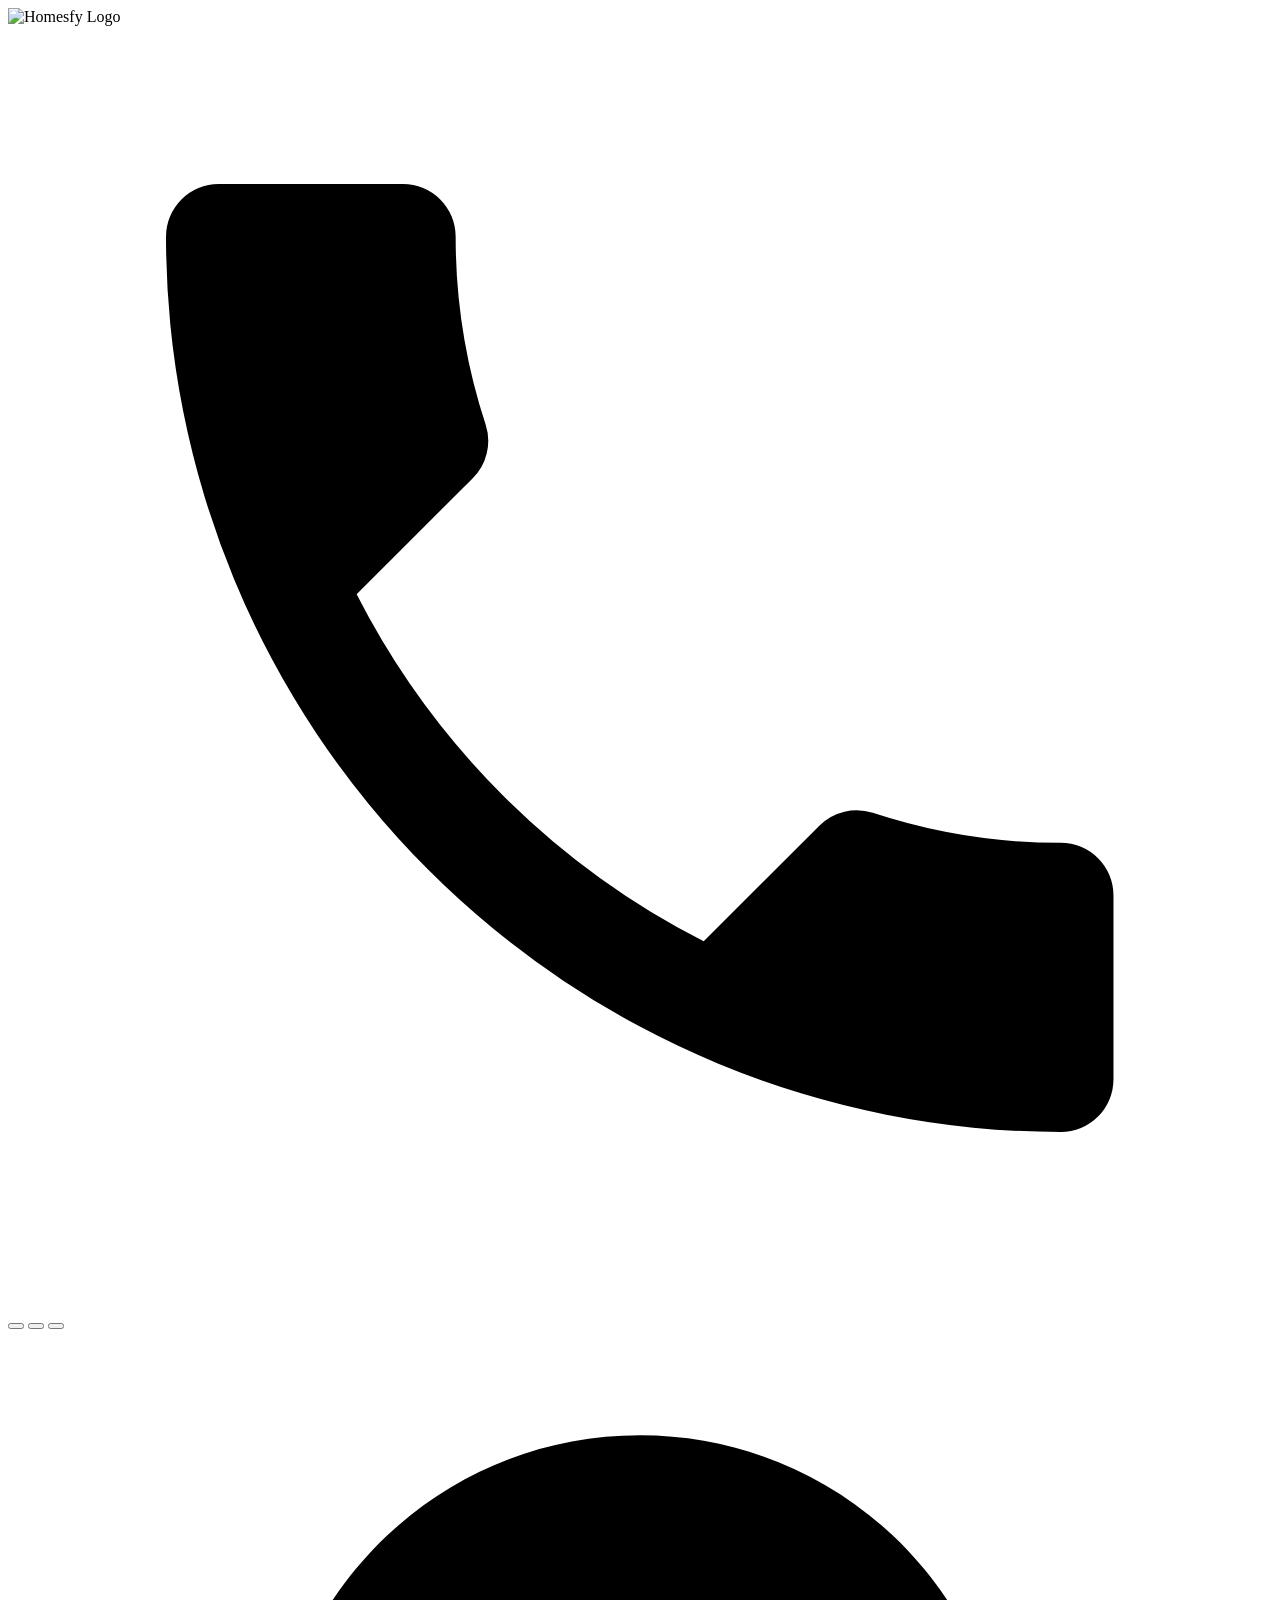
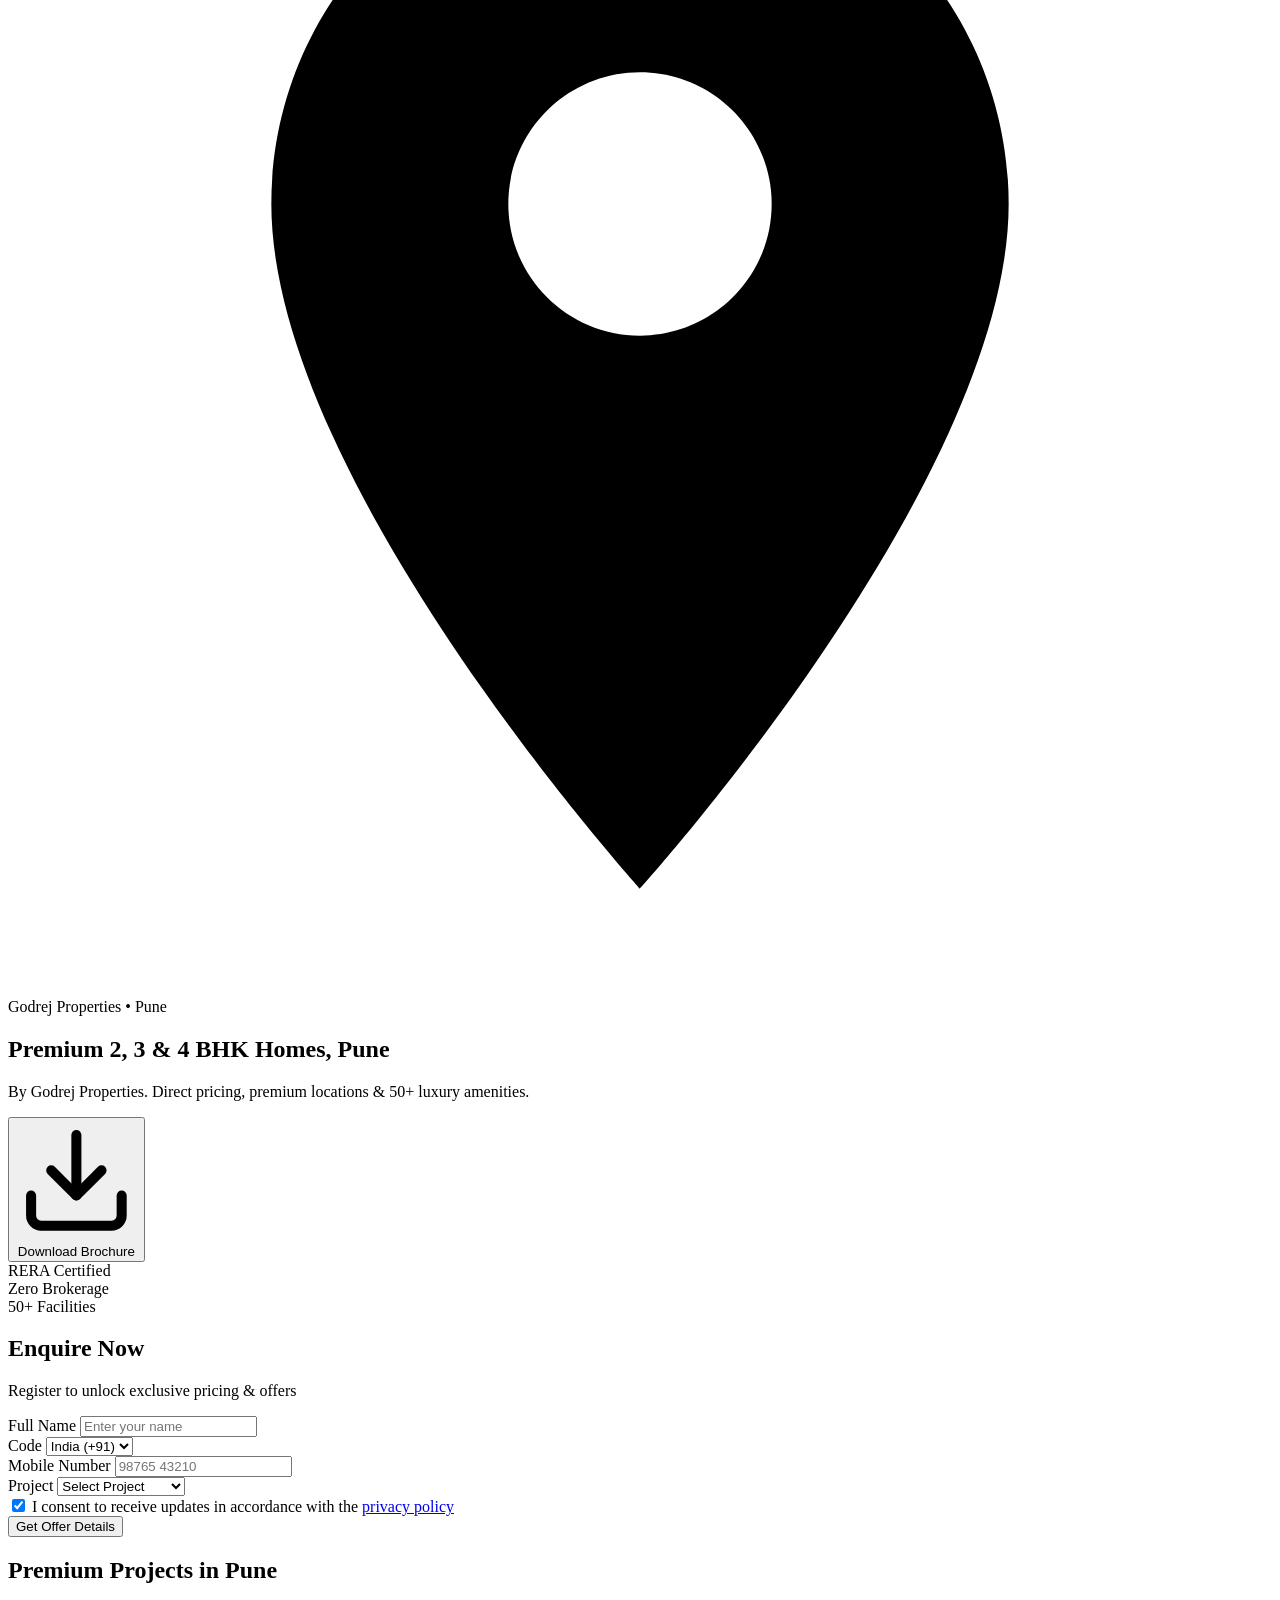
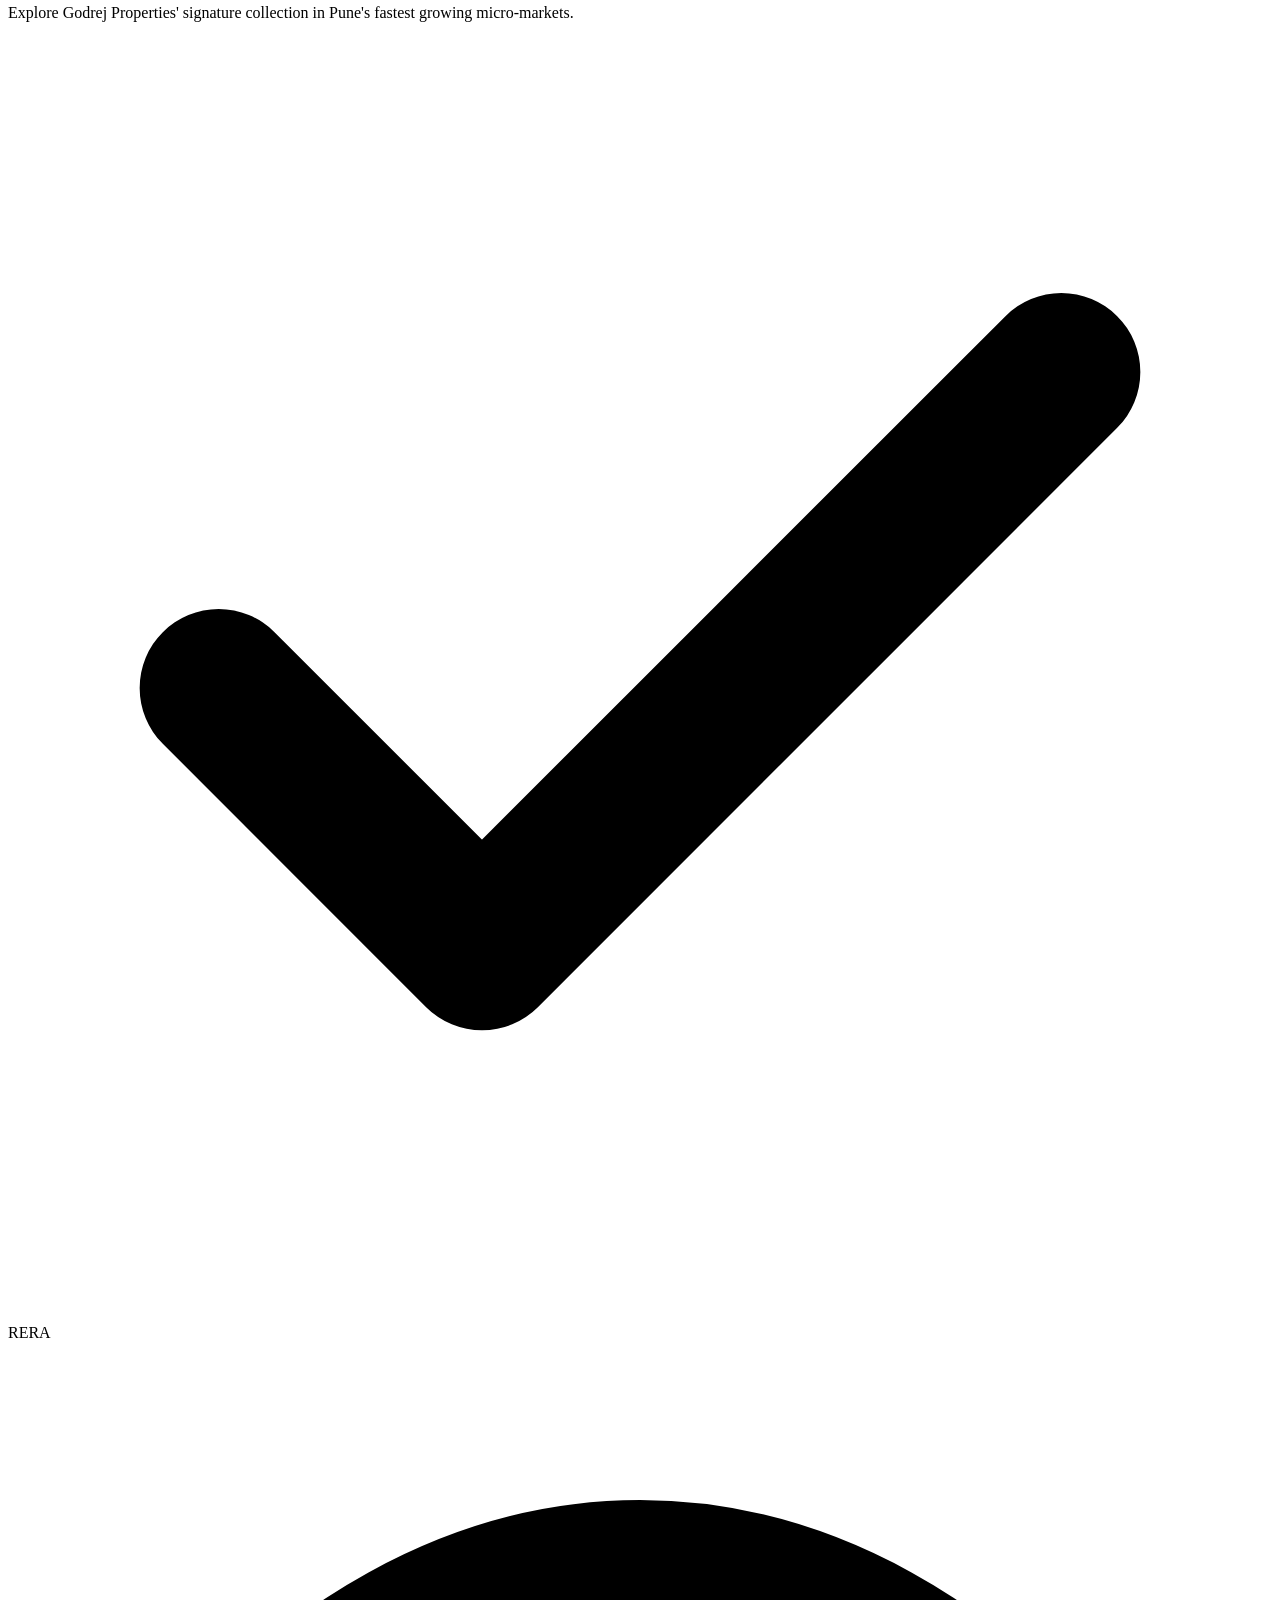
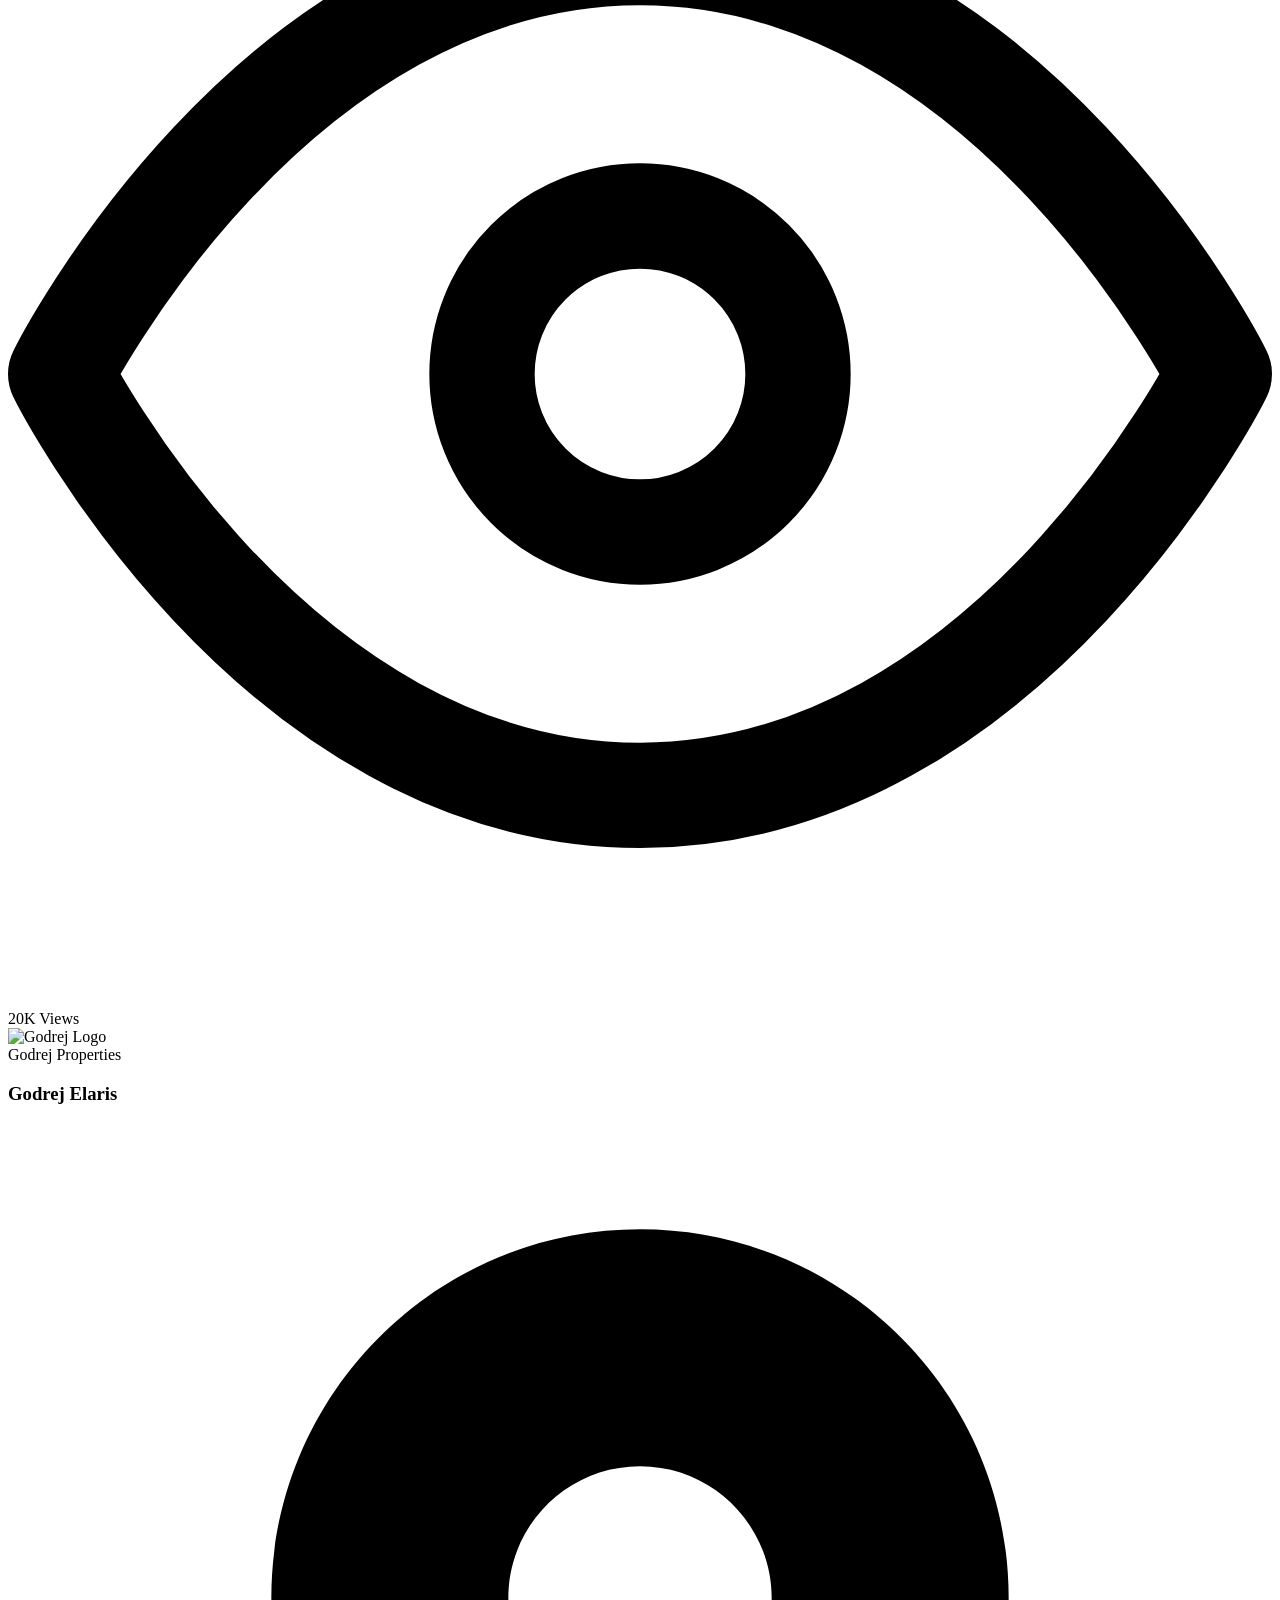
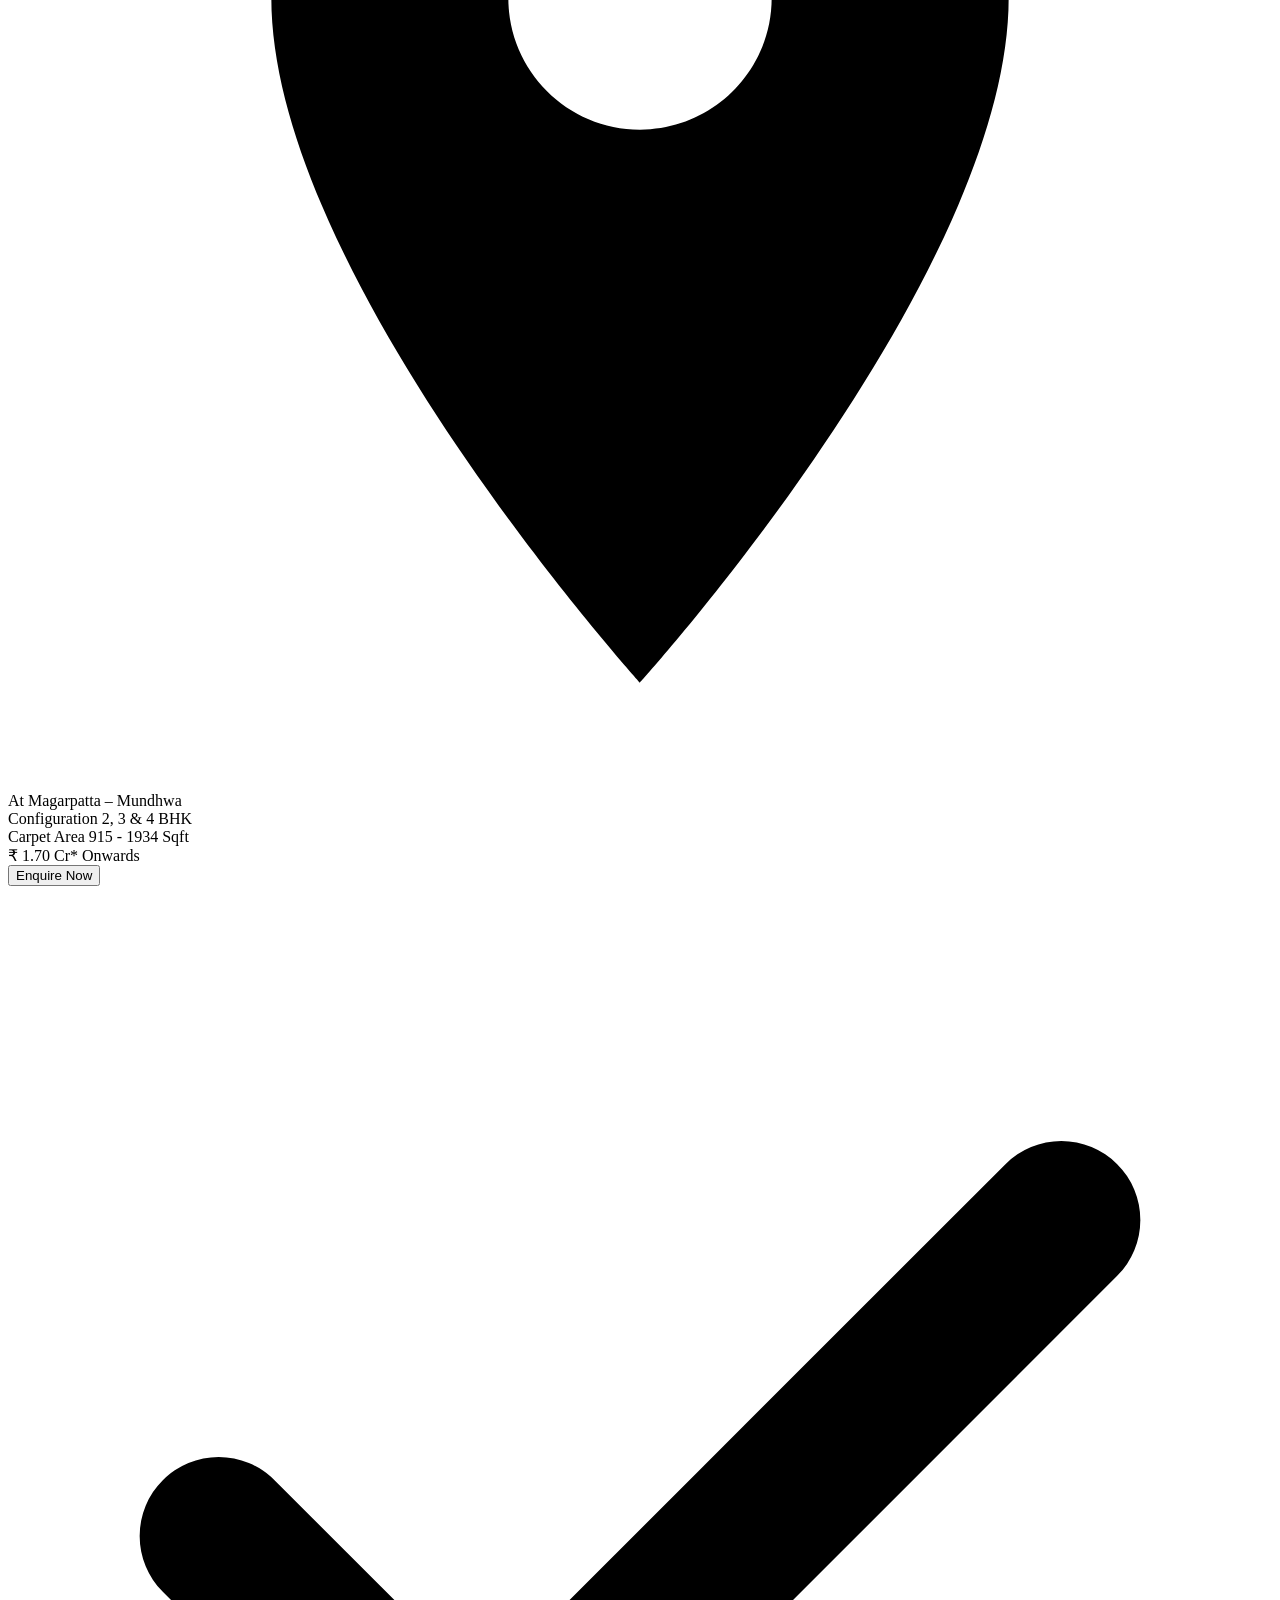
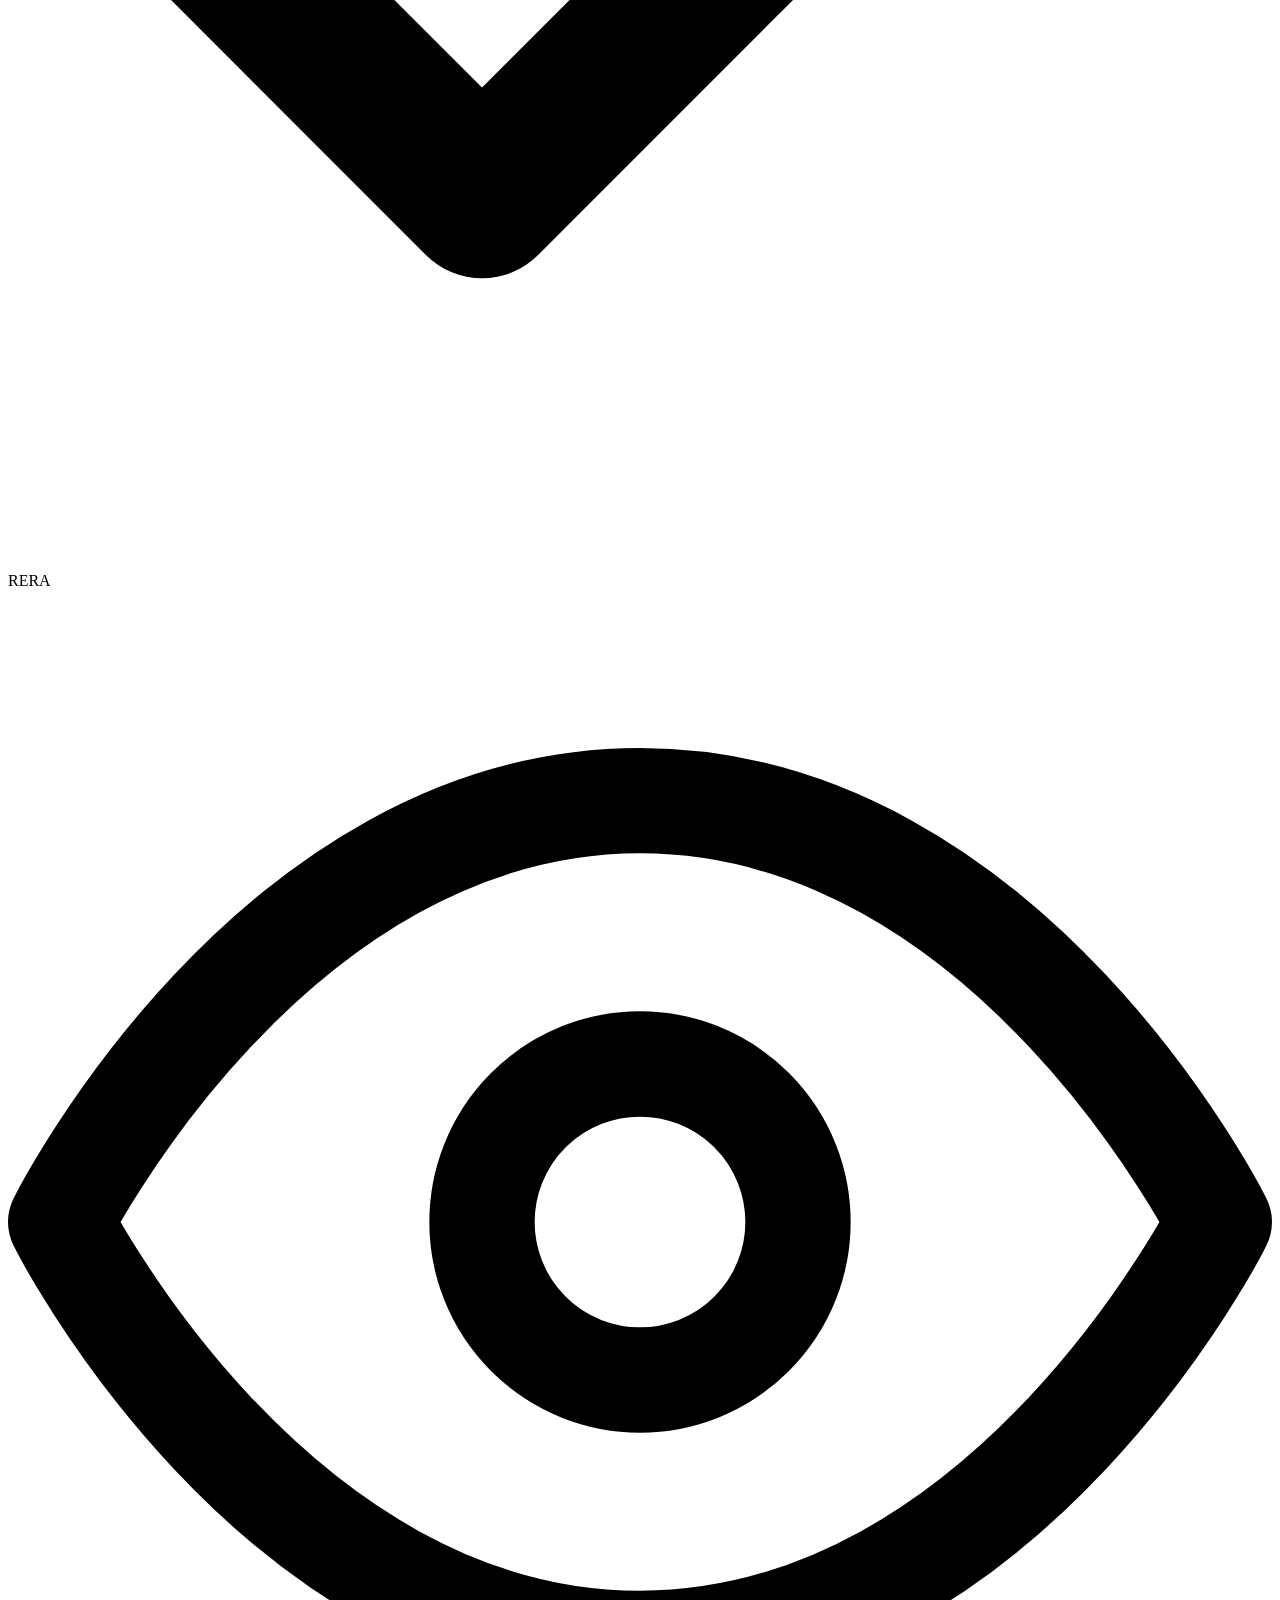
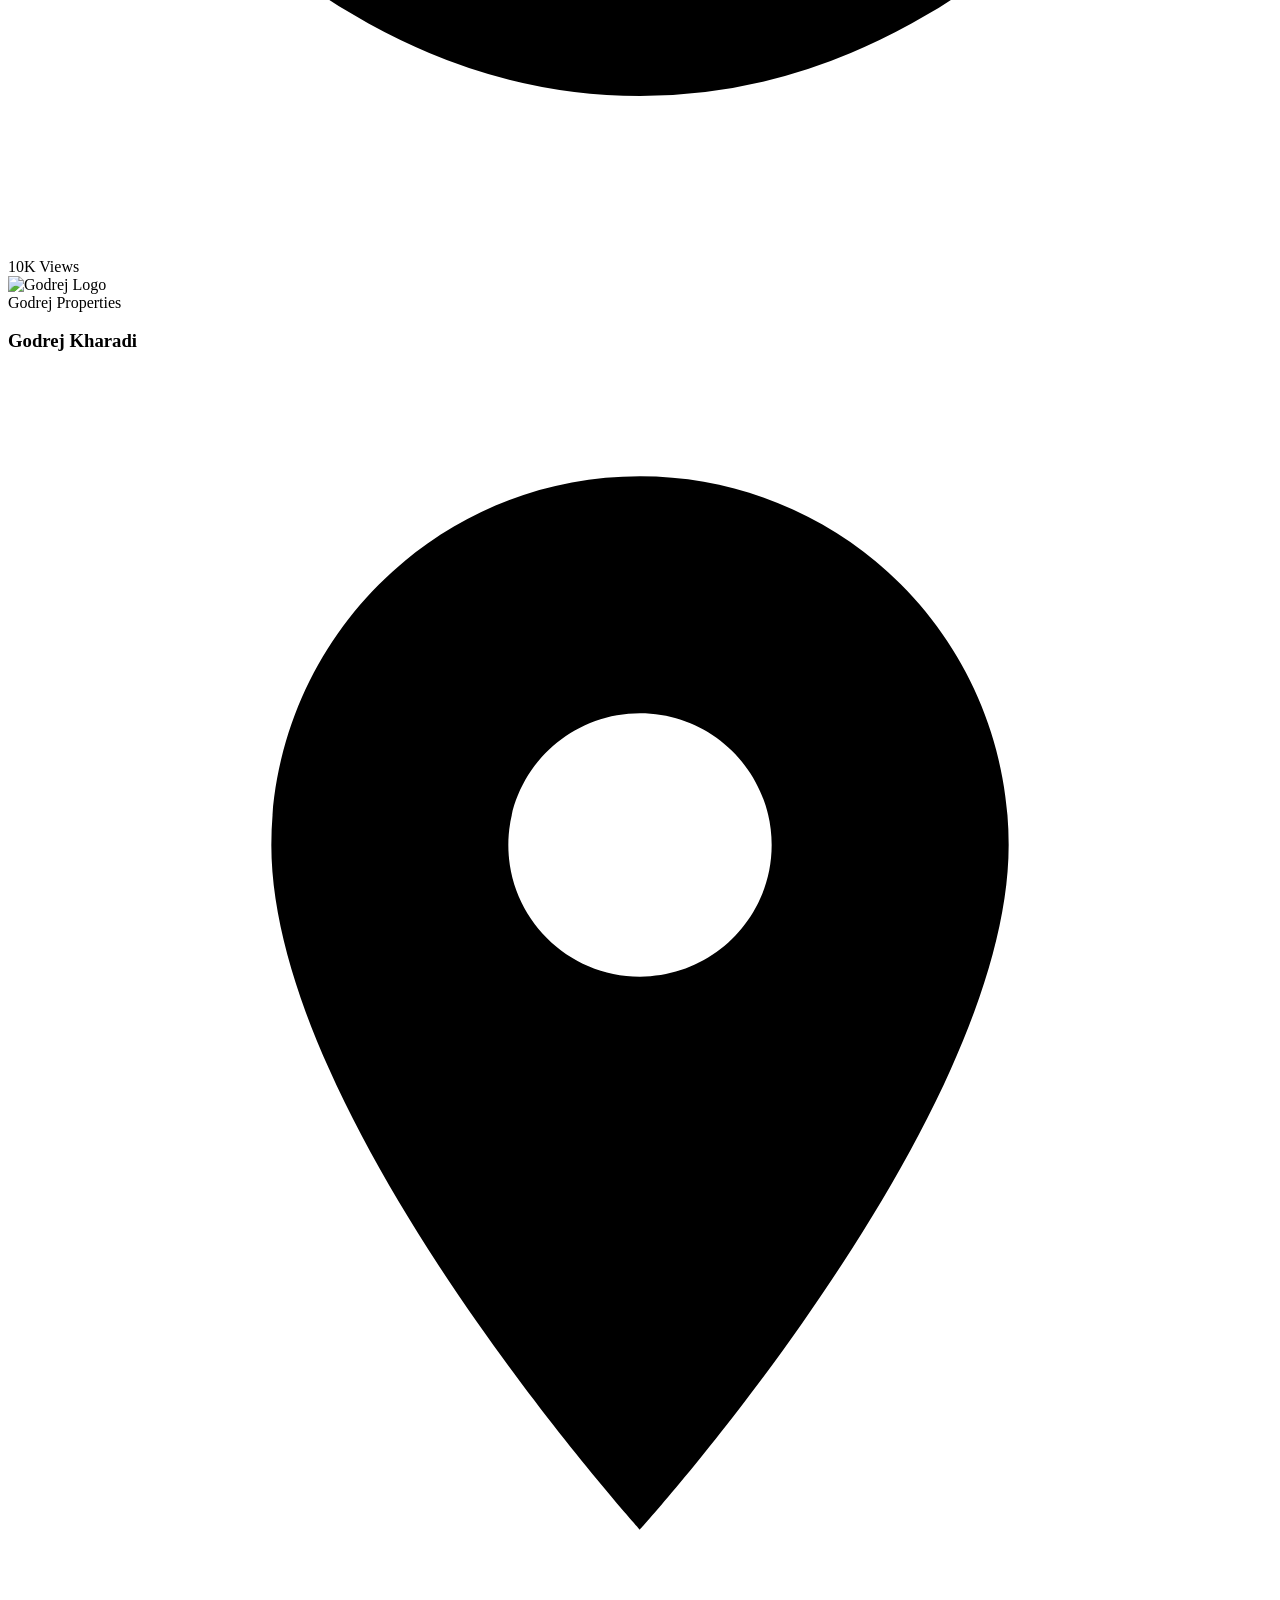
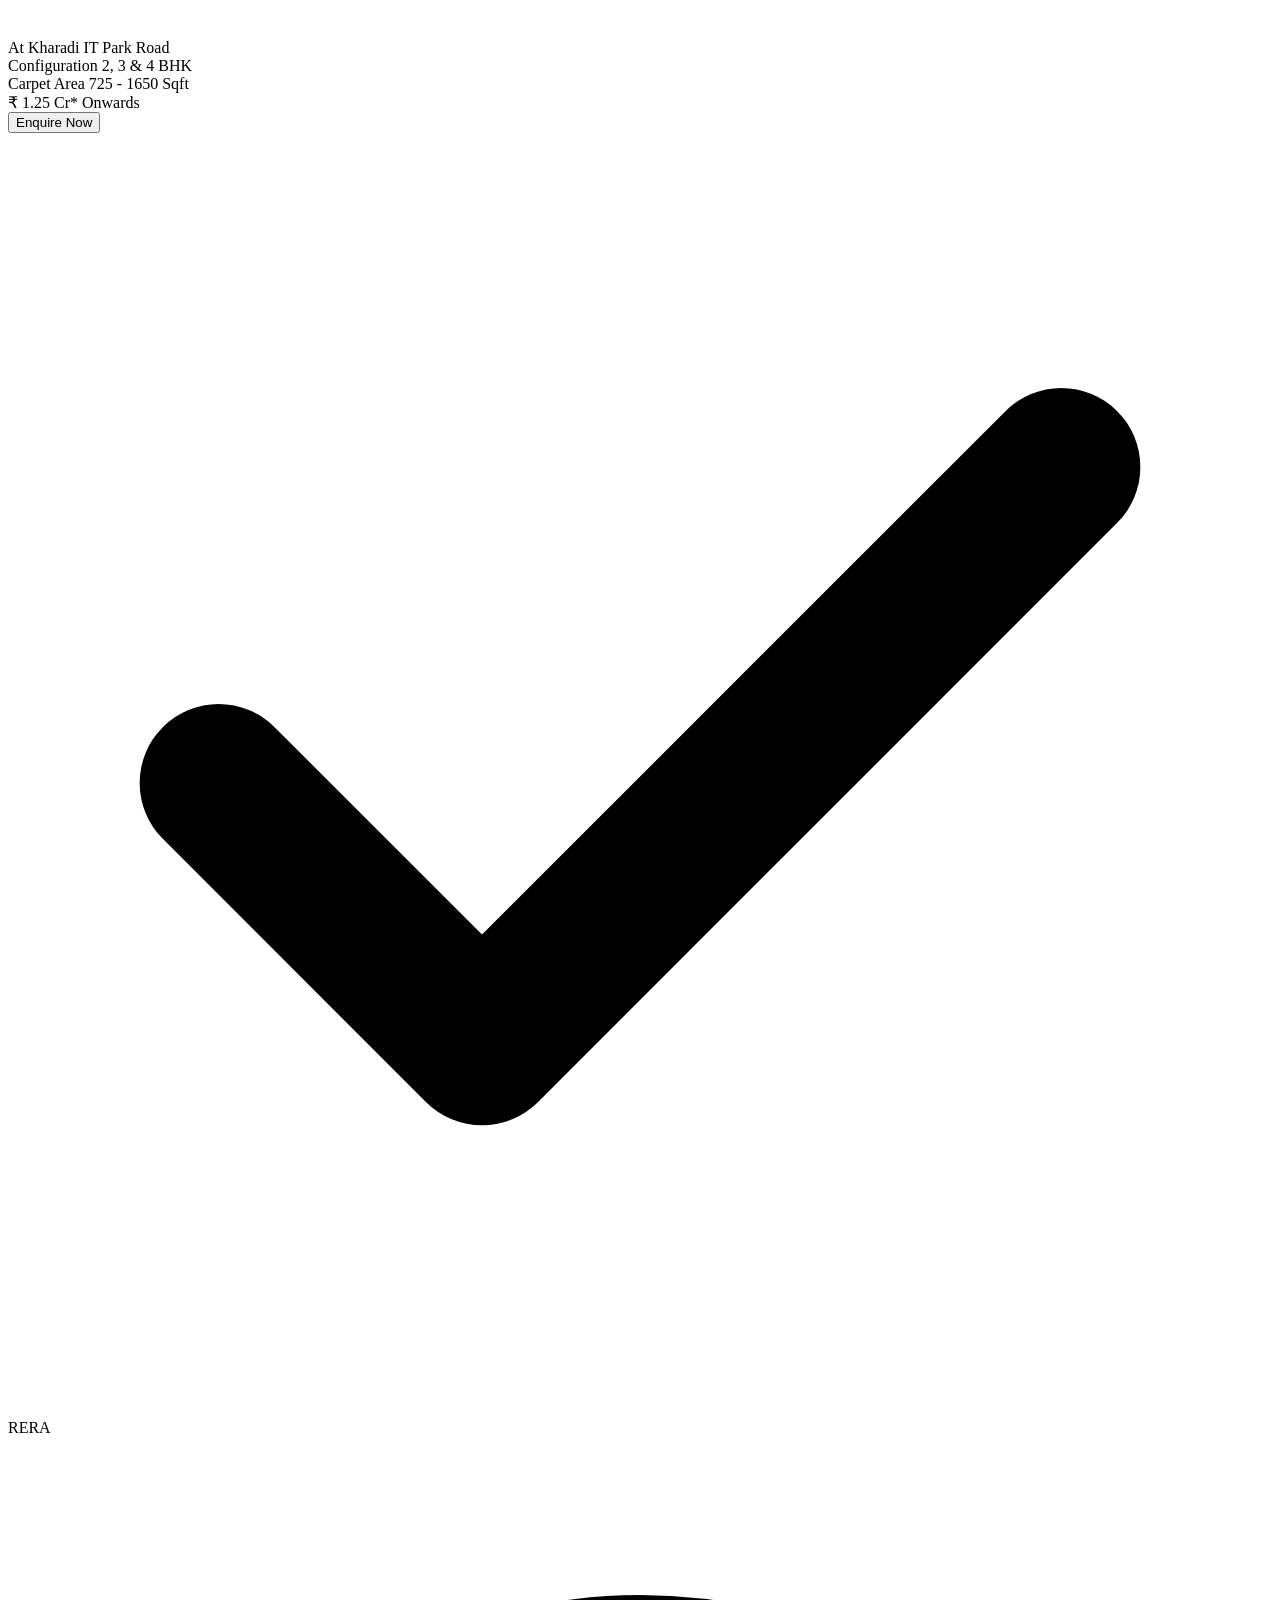
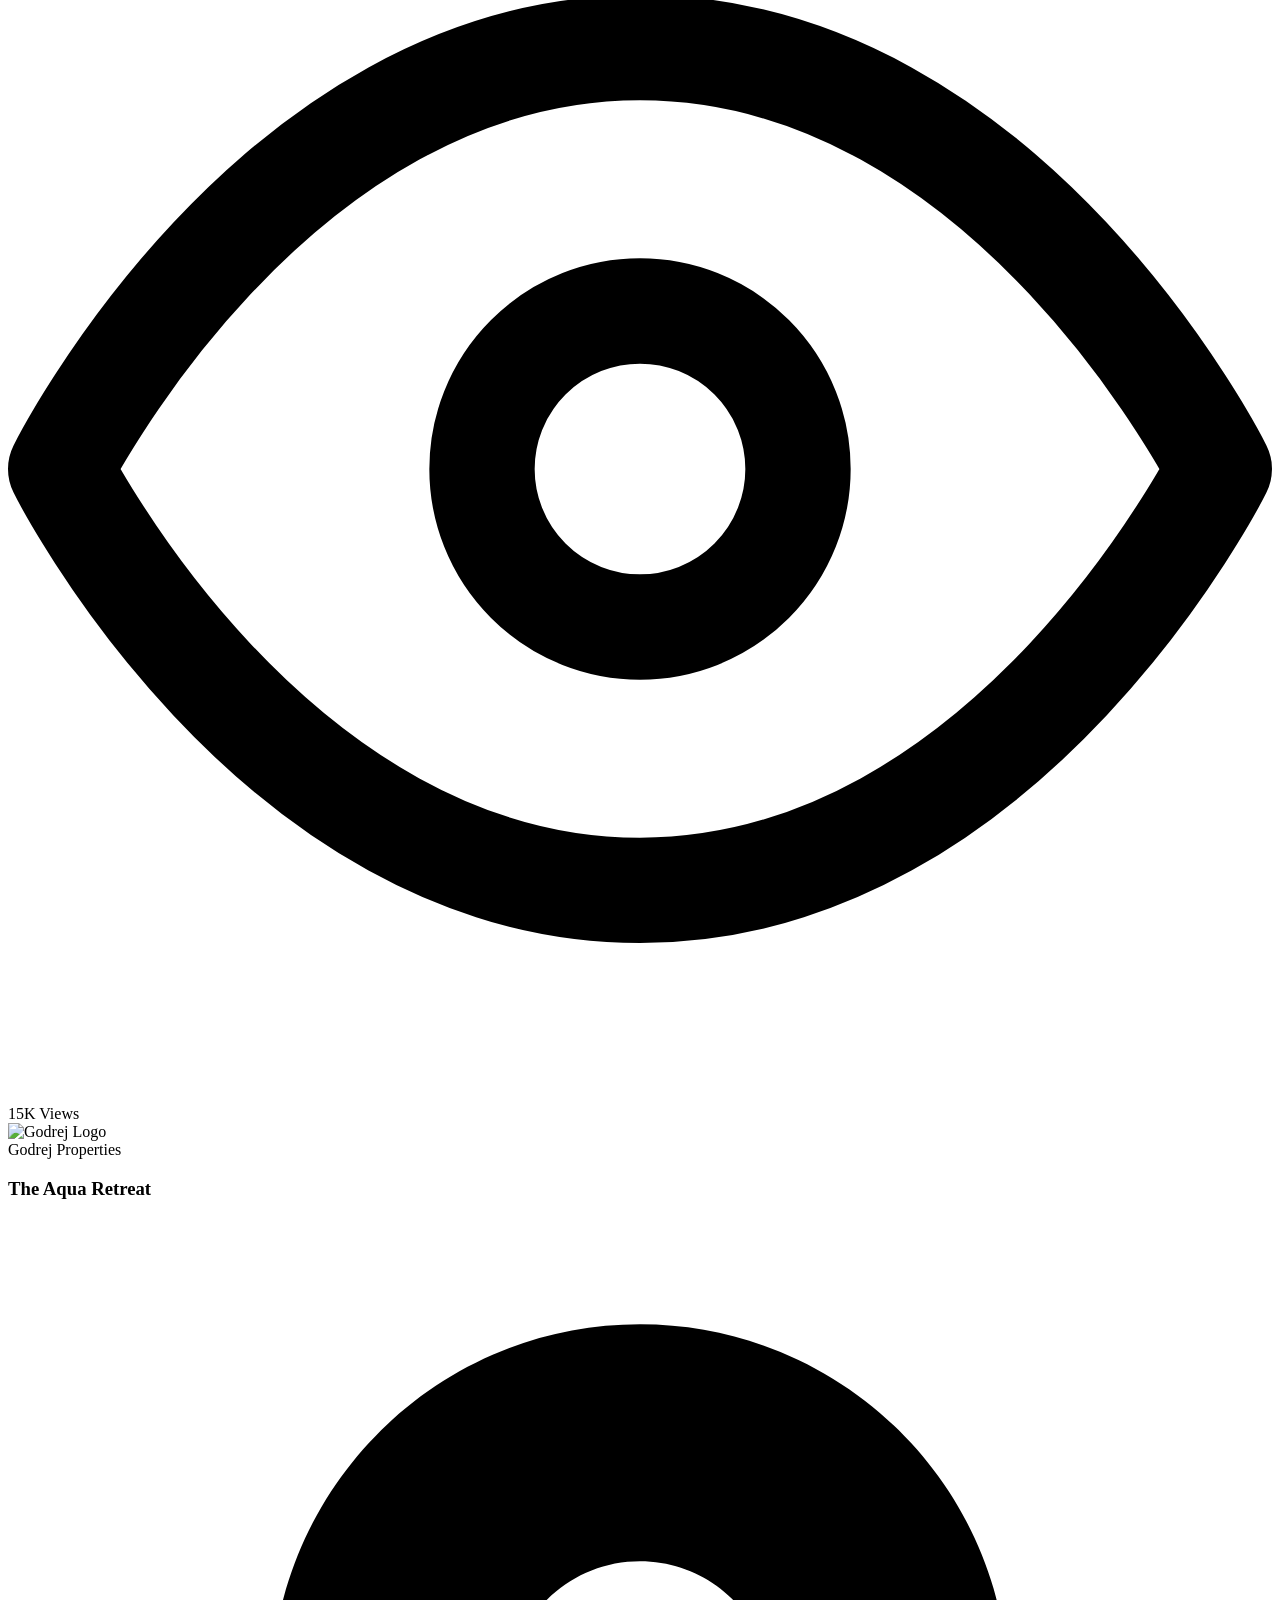
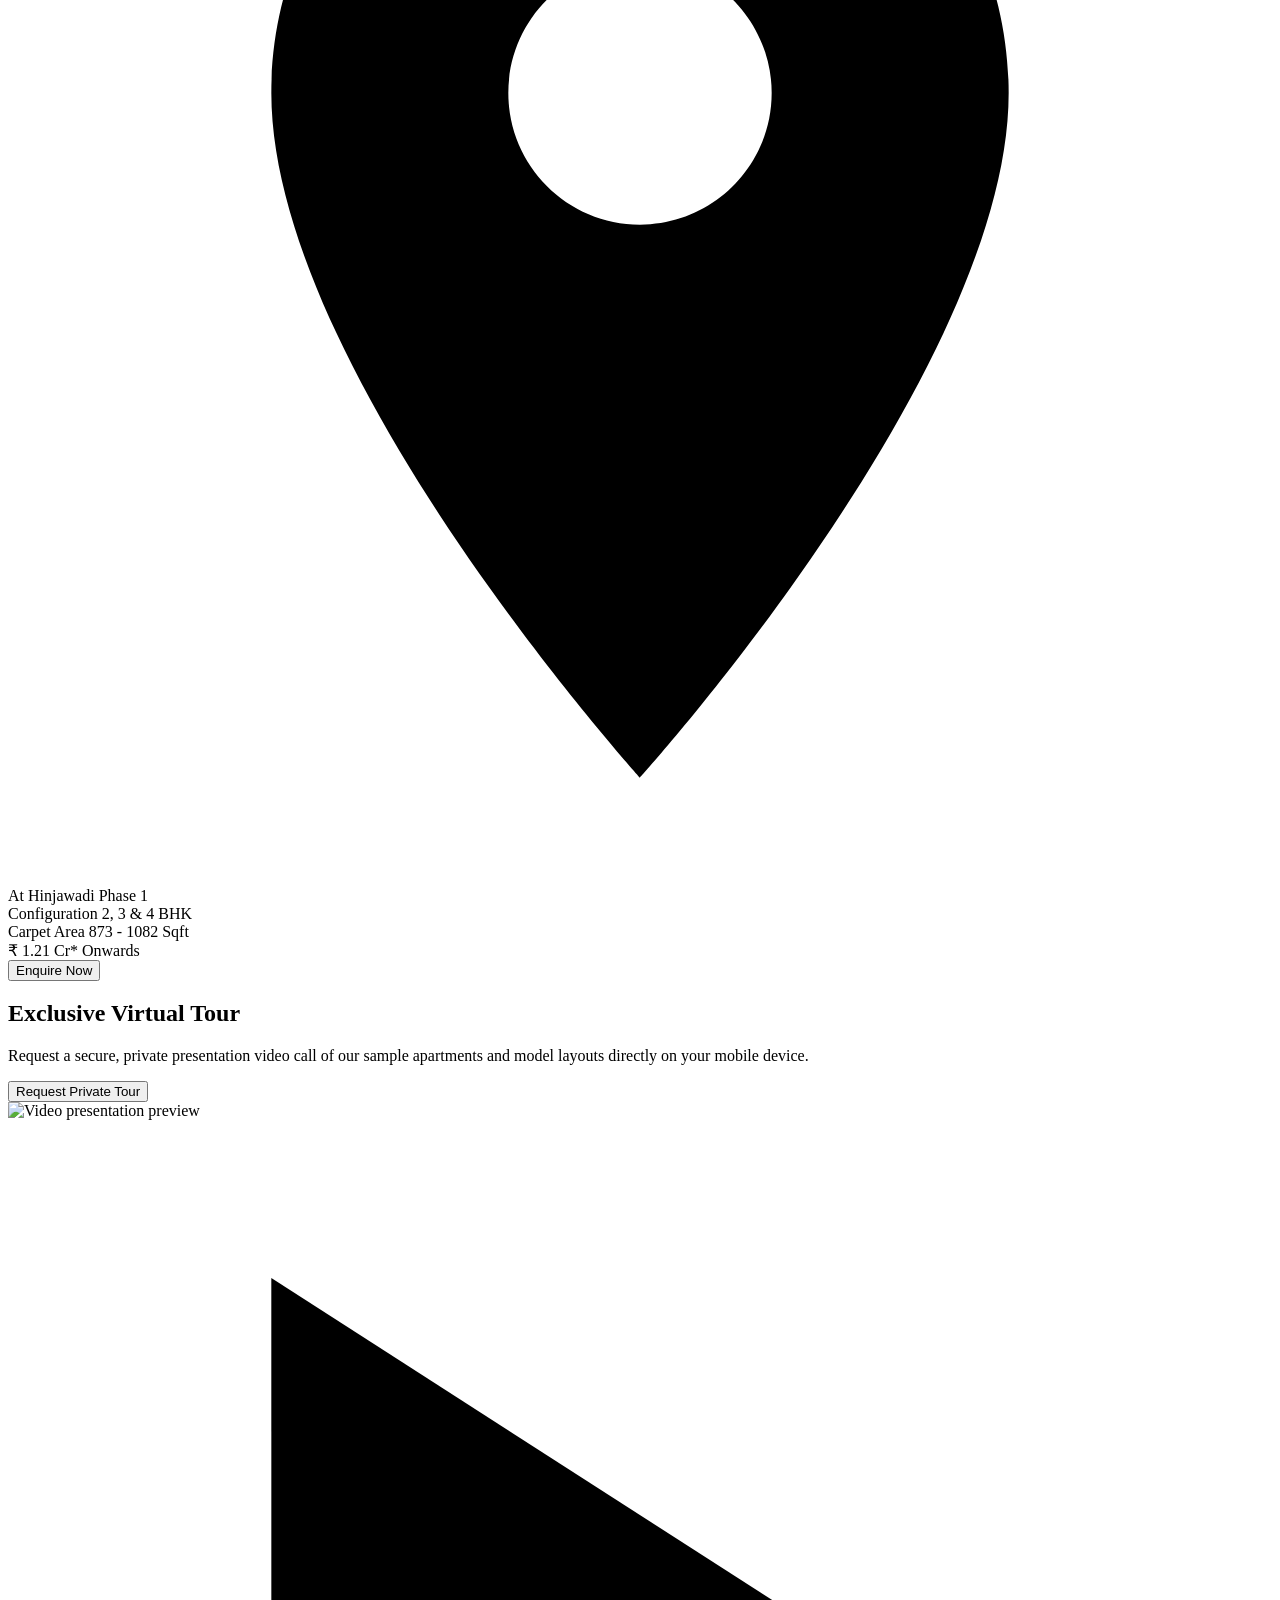
==== index.html @ 7264d741 "Add files via upload" ====
<!DOCTYPE html>
<html lang="en">

<head>
    <!-- Google Tag Manager -->
    <script>(function (w, d, s, l, i) {
            w[l] = w[l] || []; w[l].push({
                'gtm.start':
                    new Date().getTime(), event: 'gtm.js'
            }); var f = d.getElementsByTagName(s)[0],
                j = d.createElement(s), dl = l != 'dataLayer' ? '&l=' + l : ''; j.async = true; j.src =
                    'https://www.googletagmanager.com/gtm.js?id=' + i + dl; f.parentNode.insertBefore(j, f);
        })(window, document, 'script', 'dataLayer', 'GTM-KM9DRK9W');</script>
    <!-- End Google Tag Manager -->

    <meta charset="UTF-8">
    <meta name="viewport" content="width=device-width, initial-scale=1.0">
    <title>2, 3 & 4 BHK Apartments, Pune | Price, Floor Plans, Amenities | Download Brochure.</title>
    <meta name="description"
        content="Residential projects by Godrej Properties offer beautiful 2, 3 & 4 BHK apartments in Pune with world-class amenities and seamless connectivity for residents.">
    <meta name="keywords"
        content="Godrej Kharadi, Godrej Properties Kharadi, Godrej Kharadi Pune, Godrej Upper Kharadi, Godrej Properties Upper Kharadi, Godrej Kharadi New Launch, Godrej New Launch Kharadi, Godrej Upper Kharadi New Launch, Godrej New Launch Upper Kharadi.">

    <link rel="preload" as="image" fetchpriority="high" href="assests/images/banner/banner.webp"
        media="(min-width:769px)">
    <link rel="preload" as="image" fetchpriority="high" href="assests/images/banner/banner-480.webp"
        media="(max-width:768px)">
    <link rel="shortcut icon" href="assests/images/logo/homesfy-logo.webp" type="image/x-icon">
    <link rel="preload" as="font" type="font/ttf" href="assests/fonts/Nunito-VariableFont_wght.ttf" crossorigin>

    <style>
        @font-face {
            font-family: 'Nunito';
            src: url(assests/fonts/Nunito-VariableFont_wght.ttf);
            font-display: swap;
            font-weight: 400;
        }
    </style>

    <link rel="stylesheet" href="assests/css/style.css">
    <link rel="stylesheet" href="assests/css/main.css">
</head>

<body>
    <!-- Google Tag Manager (noscript) -->
    <noscript><iframe src="https://www.googletagmanager.com/ns.html?id=GTM-KM9DRK9W" height="0" width="0"
            style="display:none;visibility:hidden"></iframe></noscript>
    <!-- End Google Tag Manager (noscript) -->

    <!-- Header / Navbar -->
    <header class="banner-header-desktop">
        <div class="header-nav">
            <div class="logo-mark">
                <img src="assests/images/logo/homesfy-logo.webp" alt="Homesfy Logo" loading="lazy" width="48" height="48">
            </div>
            <a href="tel:+918068085145" class="banner-phone-link">
                <svg viewBox="0 0 24 24"><path d="M6.62 10.79a15.09 15.09 0 006.59 6.59l2.2-2.2a1 1 0 011.01-.24 11.36 11.36 0 003.57.57 1 1 0 011 1V20a1 1 0 01-1 1A17 17 0 013 4a1 1 0 011-1h3.5a1 1 0 011 1 11.36 11.36 0 00.57 3.57 1 1 0 01-.25 1.02z"/></svg>
                +91 80680 85145
            </a>
        </div>
    </header>

    <!-- Main Content -->
    <main>
        <section class="bannersection">
  <div class="hero-media">
    <div class="banner-carousel" id="bannerCarousel" aria-label="Banner image carousel">
      <div class="banner-slide active" style="background-image:url('/assests/images/banner/card-lg-1.webp');"></div>
      <div class="banner-slide" style="background-image:url('/assests/images/banner/card-lg-2.webp');"></div>
      <div class="banner-slide" style="background-image:url('/assests/images/banner/card-lg-3.webp');"></div>
    </div>
    <div class="bannersection-overlay"></div>
    <div class="banner-carousel-dots" id="bannerDots" aria-label="Carousel navigation">
      <button class="carousel-dot active" data-index="0" aria-label="Slide 1"></button>
      <button class="carousel-dot" data-index="1" aria-label="Slide 2"></button>
      <button class="carousel-dot" data-index="2" aria-label="Slide 3"></button>
    </div>
  </div>

  <div class="hero-grid">
    <div class="hero-content">
      <div class="hero-tag">
        <svg viewBox="0 0 24 24" fill="currentColor"><path d="M12 2C8.13 2 5 5.13 5 9c0 5.25 7 13 7 13s7-7.75 7-13c0-3.87-3.13-7-7-7zm0 9.5c-1.38 0-2.5-1.12-2.5-2.5s1.12-2.5 2.5-2.5 2.5 1.12 2.5 2.5-1.12 2.5-2.5 2.5z"/></svg>
        Godrej Properties • Pune
      </div>

      <h1 class="hero-title">Premium <span>2, 3 &amp; 4 BHK</span> Homes, Pune</h1>

      <p class="hero-desc">By Godrej Properties. Direct pricing, premium locations &amp; 50+ luxury amenities.</p>

      <button class="btn-gold desktopBtn popup-trigger" data-subheading="Download Brochure">
        <svg viewBox="0 0 24 24" fill="none" stroke="currentColor" stroke-width="2" stroke-linecap="round" stroke-linejoin="round"><path d="M21 15v4a2 2 0 0 1-2 2H5a2 2 0 0 1-2-2v-4"></path><polyline points="7 10 12 15 17 10"></polyline><line x1="12" y1="15" x2="12" y2="3"></line></svg>
        Download Brochure
      </button>

      <div class="hero-highlights">
        <div class="highlight-item">
            <!-- <svg viewBox="0 0 24 24" fill="none" stroke="currentColor" stroke-width="2.5"><polyline points="20 6 9 17 4 12"></polyline></svg> -->
            RERA Certified</div>
        <div class="highlight-item">
            <!-- <svg viewBox="0 0 24 24" fill="none" stroke="currentColor" stroke-width="2.5"><polyline points="20 6 9 17 4 12"></polyline></svg> -->
            Zero Brokerage</div>
        <div class="highlight-item">
            <!-- <svg viewBox="0 0 24 24" fill="none" stroke="currentColor" stroke-width="2.5"><polyline points="20 6 9 17 4 12"></polyline></svg> -->
            50+ Facilities</div>
      </div>
    </div>

    <div class="hero-form-wrapper">
      <div class="hero-form-card" id="stickyForm">
        <div class="form-header">
          <h2 class="form-title">Enquire Now</h2>
          <p class="form-subtitle">Register to unlock exclusive pricing &amp; offers</p>
        </div>
        <form id="ModalFormSlug1" data-tracking-id="form_2">
          <div class="form-inputContainer">
            <label class="form-label" for="f-name">Full Name</label>
            <input id="f-name" type="text" class="form-input form-name" placeholder="Enter your name" required />
          </div>
          <div class="form-inputContainer row-split">
            <div>
              <label class="form-label" for="f-code">Code</label>
              <select id="f-code" class="form-input form-country" required>
                <option value="+91" selected>India (+91)</option>
                <option value="+1">USA (+1)</option>
                <option value="+44">UK (+44)</option>
              </select>
            </div>
            <div>
              <label class="form-label" for="f-number">Mobile Number</label>
              <input id="f-number" type="text" class="form-input form-number" placeholder="98765 43210" required />
            </div>
          </div>
          <div class="form-inputContainer">
            <label class="form-label" for="f-project">Project</label>
            <select id="f-project" class="form-input form-project" required>
              <option value="6056" disabled selected>Select Project</option>
              <option value="5780">Godrej Elaris</option>
              <option value="6023">Godrej Kharadi</option>
              <option value="6052">The Aqua Retreat</option>
            </select>
          </div>
          <div class="consent-row">
            <input type="checkbox" id="form-checkbox" checked required />
            <label for="form-checkbox" class="form-checkboxlabel">I consent to receive updates in accordance with the <a href="https://www.homesfy.co.in/privacy.html" target="_blank" rel="noopener">privacy policy</a></label>
          </div>
          <button type="submit" class="form-SubmitBtn">Get Offer Details</button>
        </form>
      </div>
    </div>
  </div>
</section>

        <!-- Property Grid Section -->
        <section class="property-cards-section">
            <div class="section-container">
                <div class="section-header">
                    <h2 class="section-title">Premium Projects in Pune</h2>
                    <p class="section-subtitle">Explore Godrej Properties' signature collection in Pune's fastest
                        growing micro-markets.</p>
                </div>

                <div class="property-cards-container">
                    <!-- Project 1 -->
                    <div class="property-card card1" data-project-id="5780">
                        <div class="image-container">
                            <picture>
                                <source srcset="assests/images/banner/card1.webp" media="(max-width: 768px)">
                                <img src="assests/images/banner/card-lg-1.webp" alt="Godrej Elaris"
                                    class="property-image" loading="lazy">
                            </picture>
                            <div class="rera-badge">
                                <svg viewBox="0 0 24 24" fill="none" stroke="currentColor" stroke-width="3"
                                    stroke-linecap="round" stroke-linejoin="round">
                                    <polyline points="20 6 9 17 4 12"></polyline>
                                </svg>
                                <span>RERA</span>
                            </div>
                            <div class="view-count">
                                <svg viewBox="0 0 24 24" fill="none" stroke="currentColor" stroke-width="2"
                                    stroke-linecap="round" stroke-linejoin="round">
                                    <path d="M1 12s4-8 11-8 11 8 11 8-4 8-11 8-11-8-11-8z"></path>
                                    <circle cx="12" cy="12" r="3"></circle>
                                </svg>
                                <span>20K Views</span>
                            </div>
                        </div>
                        <div class="content">
                            <div class="developer-info">
                                <div class="developer-icon">
                                    <img src="assests/images/logo/godrej-favicon.webp" alt="Godrej Logo" loading="lazy">
                                </div>
                                <span class="developer-name">Godrej Properties</span>
                            </div>
                            <h3 class="property-title">Godrej Elaris</h3>
                            <div class="location">
                                <svg viewBox="0 0 24 24" fill="currentColor">
                                    <path
                                        d="M12 2C8.13 2 5 5.13 5 9c0 5.25 7 13 7 13s7-7.75 7-13c0-3.87-3.13-7-7-7zm0 9.5c-1.38 0-2.5-1.12-2.5-2.5s1.12-2.5 2.5-2.5 2.5 1.12 2.5 2.5-1.12 2.5-2.5 2.5z" />
                                </svg>
                                <span>At Magarpatta – Mundhwa</span>
                            </div>
                            <div class="property-details">
                                <div class="detail-item">
                                    <span class="detail-label">Configuration</span>
                                    <span class="detail-value">2, 3 & 4 BHK</span>
                                </div>
                                <div class="detail-item">
                                    <span class="detail-label">Carpet Area</span>
                                    <span class="detail-value">915 - 1934 Sqft</span>
                                </div>
                            </div>
                            <div class="price-range">₹ 1.70 Cr* Onwards</div>
                            <button class="enquire-now-btn popup-trigger"
                                data-subheading="Enquire about Godrej Elaris">Enquire Now</button>
                        </div>
                    </div>

                    <!-- Project 2 -->
                    <div class="property-card card2" data-project-id="6023">
                        <div class="image-container">
                            <picture>
                                <source srcset="assests/images/banner/card2.webp" media="(max-width: 768px)">
                                <img src="assests/images/banner/card-lg-2.webp" alt="Godrej Kharadi"
                                    class="property-image" loading="lazy">
                            </picture>
                            <div class="rera-badge">
                                <svg viewBox="0 0 24 24" fill="none" stroke="currentColor" stroke-width="3"
                                    stroke-linecap="round" stroke-linejoin="round">
                                    <polyline points="20 6 9 17 4 12"></polyline>
                                </svg>
                                <span>RERA</span>
                            </div>
                            <div class="view-count">
                                <svg viewBox="0 0 24 24" fill="none" stroke="currentColor" stroke-width="2"
                                    stroke-linecap="round" stroke-linejoin="round">
                                    <path d="M1 12s4-8 11-8 11 8 11 8-4 8-11 8-11-8-11-8z"></path>
                                    <circle cx="12" cy="12" r="3"></circle>
                                </svg>
                                <span>10K Views</span>
                            </div>
                        </div>
                        <div class="content">
                            <div class="developer-info">
                                <div class="developer-icon">
                                    <img src="assests/images/logo/godrej-favicon.webp" alt="Godrej Logo" loading="lazy">
                                </div>
                                <span class="developer-name">Godrej Properties</span>
                            </div>
                            <h3 class="property-title">Godrej Kharadi</h3>
                            <div class="location">
                                <svg viewBox="0 0 24 24" fill="currentColor">
                                    <path
                                        d="M12 2C8.13 2 5 5.13 5 9c0 5.25 7 13 7 13s7-7.75 7-13c0-3.87-3.13-7-7-7zm0 9.5c-1.38 0-2.5-1.12-2.5-2.5s1.12-2.5 2.5-2.5 2.5 1.12 2.5 2.5-1.12 2.5-2.5 2.5z" />
                                </svg>
                                <span>At Kharadi IT Park Road</span>
                            </div>
                            <div class="property-details">
                                <div class="detail-item">
                                    <span class="detail-label">Configuration</span>
                                    <span class="detail-value">2, 3 & 4 BHK</span>
                                </div>
                                <div class="detail-item">
                                    <span class="detail-label">Carpet Area</span>
                                    <span class="detail-value">725 - 1650 Sqft</span>
                                </div>
                            </div>
                            <div class="price-range">₹ 1.25 Cr* Onwards</div>
                            <button class="enquire-now-btn popup-trigger"
                                data-subheading="Enquire about Godrej Kharadi">Enquire Now</button>
                        </div>
                    </div>

                    <!-- Project 3 -->
                    <div class="property-card card3" data-project-id="6052">
                        <div class="image-container">
                            <picture>
                                <source srcset="assests/images/banner/card3.webp" media="(max-width: 768px)">
                                <img src="assests/images/banner/card-lg-3.webp" alt="The Aqua Retreat"
                                    class="property-image" loading="lazy">
                            </picture>
                            <div class="rera-badge">
                                <svg viewBox="0 0 24 24" fill="none" stroke="currentColor" stroke-width="3"
                                    stroke-linecap="round" stroke-linejoin="round">
                                    <polyline points="20 6 9 17 4 12"></polyline>
                                </svg>
                                <span>RERA</span>
                            </div>
                            <div class="view-count">
                                <svg viewBox="0 0 24 24" fill="none" stroke="currentColor" stroke-width="2"
                                    stroke-linecap="round" stroke-linejoin="round">
                                    <path d="M1 12s4-8 11-8 11 8 11 8-4 8-11 8-11-8-11-8z"></path>
                                    <circle cx="12" cy="12" r="3"></circle>
                                </svg>
                                <span>15K Views</span>
                            </div>
                        </div>
                        <div class="content">
                            <div class="developer-info">
                                <div class="developer-icon">
                                    <img src="assests/images/logo/godrej-favicon.webp" alt="Godrej Logo" loading="lazy">
                                </div>
                                <span class="developer-name">Godrej Properties</span>
                            </div>
                            <h3 class="property-title">The Aqua Retreat</h3>
                            <div class="location">
                                <svg viewBox="0 0 24 24" fill="currentColor">
                                    <path
                                        d="M12 2C8.13 2 5 5.13 5 9c0 5.25 7 13 7 13s7-7.75 7-13c0-3.87-3.13-7-7-7zm0 9.5c-1.38 0-2.5-1.12-2.5-2.5s1.12-2.5 2.5-2.5 2.5 1.12 2.5 2.5-1.12 2.5-2.5 2.5z" />
                                </svg>
                                <span>At Hinjawadi Phase 1</span>
                            </div>
                            <div class="property-details">
                                <div class="detail-item">
                                    <span class="detail-label">Configuration</span>
                                    <span class="detail-value">2, 3 & 4 BHK</span>
                                </div>
                                <div class="detail-item">
                                    <span class="detail-label">Carpet Area</span>
                                    <span class="detail-value">873 - 1082 Sqft</span>
                                </div>
                            </div>
                            <div class="price-range">₹ 1.21 Cr* Onwards</div>
                            <button class="enquire-now-btn popup-trigger"
                                data-subheading="Enquire about The Aqua Retreat">Enquire Now</button>
                        </div>
                    </div>
                </div>
            </div>
        </section>

        <!-- Video tour CTA Section -->
        <section class="video-cta-section">
            <div class="section-container">
                <div class="video-cta-grid">
                    <div class="video-cta-text">
                        <h2>Exclusive Virtual Tour</h2>
                        <p>Request a secure, private presentation video call of our sample apartments and model layouts
                            directly on your mobile device.</p>
                        <button class="btn-gold popup-trigger"
                            data-subheading="Request Private Video Presentation Tour">
                            Request Private Tour
                        </button>
                    </div>
                    <div class="video-preview-wrapper">
                        <img src="assests/images/banner/banner.webp" alt="Video presentation preview"
                            class="video-preview-img">
                        <div class="video-play-overlay popup-trigger" data-subheading="Play Presentation Video Tour">
                            <div class="play-btn-circle">
                                <svg viewBox="0 0 24 24" fill="currentColor">
                                    <polygon points="5 3 19 12 5 21 5 3"></polygon>
                                </svg>
                            </div>
                        </div>
                    </div>
                </div>
            </div>
        </section>

        <section class="property-cards-section">
            <div class="section-container">
                <div class="section-header">
                    <h2 class="section-title">Premium Projects in Pune</h2>
                    <p class="section-subtitle">Explore Godrej Properties' signature collection in Pune's fastest
                        growing micro-markets.</p>
                </div>

                <div class="property-cards-container">
                    <!-- Project 1 -->
                    <div class="property-card card1" data-project-id="5780">
                        <div class="image-container">
                            <picture>
                                <source srcset="assests/images/banner/card1.webp" media="(max-width: 768px)">
                                <img src="assests/images/banner/card-lg-1.webp" alt="Godrej Elaris"
                                    class="property-image" loading="lazy">
                            </picture>
                            <div class="rera-badge">
                                <svg viewBox="0 0 24 24" fill="none" stroke="currentColor" stroke-width="3"
                                    stroke-linecap="round" stroke-linejoin="round">
                                    <polyline points="20 6 9 17 4 12"></polyline>
                                </svg>
                                <span>RERA</span>
                            </div>
                            <div class="view-count">
                                <svg viewBox="0 0 24 24" fill="none" stroke="currentColor" stroke-width="2"
                                    stroke-linecap="round" stroke-linejoin="round">
                                    <path d="M1 12s4-8 11-8 11 8 11 8-4 8-11 8-11-8-11-8z"></path>
                                    <circle cx="12" cy="12" r="3"></circle>
                                </svg>
                                <span>20K Views</span>
                            </div>
                        </div>
                        <div class="content">
                            <div class="developer-info">
                                <div class="developer-icon">
                                    <img src="assests/images/logo/godrej-favicon.webp" alt="Godrej Logo" loading="lazy">
                                </div>
                                <span class="developer-name">Godrej Properties</span>
                            </div>
                            <h3 class="property-title">Godrej Elaris</h3>
                            <div class="location">
                                <svg viewBox="0 0 24 24" fill="currentColor">
                                    <path
                                        d="M12 2C8.13 2 5 5.13 5 9c0 5.25 7 13 7 13s7-7.75 7-13c0-3.87-3.13-7-7-7zm0 9.5c-1.38 0-2.5-1.12-2.5-2.5s1.12-2.5 2.5-2.5 2.5 1.12 2.5 2.5-1.12 2.5-2.5 2.5z" />
                                </svg>
                                <span>At Magarpatta – Mundhwa</span>
                            </div>
                            <div class="property-details">
                                <div class="detail-item">
                                    <span class="detail-label">Configuration</span>
                                    <span class="detail-value">2, 3 & 4 BHK</span>
                                </div>
                                <div class="detail-item">
                                    <span class="detail-label">Carpet Area</span>
                                    <span class="detail-value">915 - 1934 Sqft</span>
                                </div>
                            </div>
                            <div class="price-range">₹ 1.70 Cr* Onwards</div>
                            <button class="enquire-now-btn popup-trigger"
                                data-subheading="Enquire about Godrej Elaris">Enquire Now</button>
                        </div>
                    </div>

                    <!-- Project 2 -->
                    <div class="property-card card2" data-project-id="6023">
                        <div class="image-container">
                            <picture>
                                <source srcset="assests/images/banner/card2.webp" media="(max-width: 768px)">
                                <img src="assests/images/banner/card-lg-2.webp" alt="Godrej Kharadi"
                                    class="property-image" loading="lazy">
                            </picture>
                            <div class="rera-badge">
                                <svg viewBox="0 0 24 24" fill="none" stroke="currentColor" stroke-width="3"
                                    stroke-linecap="round" stroke-linejoin="round">
                                    <polyline points="20 6 9 17 4 12"></polyline>
                                </svg>
                                <span>RERA</span>
                            </div>
                            <div class="view-count">
                                <svg viewBox="0 0 24 24" fill="none" stroke="currentColor" stroke-width="2"
                                    stroke-linecap="round" stroke-linejoin="round">
                                    <path d="M1 12s4-8 11-8 11 8 11 8-4 8-11 8-11-8-11-8z"></path>
                                    <circle cx="12" cy="12" r="3"></circle>
                                </svg>
                                <span>10K Views</span>
                            </div>
                        </div>
                        <div class="content">
                            <div class="developer-info">
                                <div class="developer-icon">
                                    <img src="assests/images/logo/godrej-favicon.webp" alt="Godrej Logo" loading="lazy">
                                </div>
                                <span class="developer-name">Godrej Properties</span>
                            </div>
                            <h3 class="property-title">Godrej Kharadi</h3>
                            <div class="location">
                                <svg viewBox="0 0 24 24" fill="currentColor">
                                    <path
                                        d="M12 2C8.13 2 5 5.13 5 9c0 5.25 7 13 7 13s7-7.75 7-13c0-3.87-3.13-7-7-7zm0 9.5c-1.38 0-2.5-1.12-2.5-2.5s1.12-2.5 2.5-2.5 2.5 1.12 2.5 2.5-1.12 2.5-2.5 2.5z" />
                                </svg>
                                <span>At Kharadi IT Park Road</span>
                            </div>
                            <div class="property-details">
                                <div class="detail-item">
                                    <span class="detail-label">Configuration</span>
                                    <span class="detail-value">2, 3 & 4 BHK</span>
                                </div>
                                <div class="detail-item">
                                    <span class="detail-label">Carpet Area</span>
                                    <span class="detail-value">725 - 1650 Sqft</span>
                                </div>
                            </div>
                            <div class="price-range">₹ 1.10 Cr* - 1.25 Cr* Onwards</div>
                            <button class="enquire-now-btn popup-trigger"
                                data-subheading="Enquire about Godrej Kharadi">Enquire Now</button>
                        </div>
                    </div>

                    <!-- Project 3 -->
                    <div class="property-card card3" data-project-id="6052">
                        <div class="image-container">
                            <picture>
                                <source srcset="assests/images/banner/card3.webp" media="(max-width: 768px)">
                                <img src="assests/images/banner/card-lg-3.webp" alt="The Aqua Retreat"
                                    class="property-image" loading="lazy">
                            </picture>
                            <div class="rera-badge">
                                <svg viewBox="0 0 24 24" fill="none" stroke="currentColor" stroke-width="3"
                                    stroke-linecap="round" stroke-linejoin="round">
                                    <polyline points="20 6 9 17 4 12"></polyline>
                                </svg>
                                <span>RERA</span>
                            </div>
                            <div class="view-count">
                                <svg viewBox="0 0 24 24" fill="none" stroke="currentColor" stroke-width="2"
                                    stroke-linecap="round" stroke-linejoin="round">
                                    <path d="M1 12s4-8 11-8 11 8 11 8-4 8-11 8-11-8-11-8z"></path>
                                    <circle cx="12" cy="12" r="3"></circle>
                                </svg>
                                <span>15K Views</span>
                            </div>
                        </div>
                        <div class="content">
                            <div class="developer-info">
                                <div class="developer-icon">
                                    <img src="assests/images/logo/godrej-favicon.webp" alt="Godrej Logo" loading="lazy">
                                </div>
                                <span class="developer-name">Godrej Properties</span>
                            </div>
                            <h3 class="property-title">The Aqua Retreat</h3>
                            <div class="location">
                                <svg viewBox="0 0 24 24" fill="currentColor">
                                    <path
                                        d="M12 2C8.13 2 5 5.13 5 9c0 5.25 7 13 7 13s7-7.75 7-13c0-3.87-3.13-7-7-7zm0 9.5c-1.38 0-2.5-1.12-2.5-2.5s1.12-2.5 2.5-2.5 2.5 1.12 2.5 2.5-1.12 2.5-2.5 2.5z" />
                                </svg>
                                <span>At Hinjawadi Phase 1</span>
                            </div>
                            <div class="property-details">
                                <div class="detail-item">
                                    <span class="detail-label">Configuration</span>
                                    <span class="detail-value">2, 3 & 4 BHK</span>
                                </div>
                                <div class="detail-item">
                                    <span class="detail-label">Carpet Area</span>
                                    <span class="detail-value">873 - 1082 Sqft</span>
                                </div>
                            </div>
                            <div class="price-range">₹ 1.21 Cr* Onwards</div>
                            <button class="enquire-now-btn popup-trigger"
                                data-subheading="Enquire about The Aqua Retreat">Enquire Now</button>
                        </div>
                    </div>
                </div>
            </div>
        </section>
    </main>

    <!-- Popup Modal Form wrapper -->
    <section class="section-popup-form" role="alertdialog" aria-labelledby="popup-form-heading">
        <div class="popup-form-overlay" id="modalFormOverlay"></div>
        <div class="popup-form-container" id="modalFormContainer">
            <button class="popup-form-close" role="button" aria-label="Close Popup Form">&times;</button>
            <form id="ModalFormSlug2" data-tracking-id="form_2">
                <img src="assests/images/logo/homesfy-logo.webp" alt="Homesfy Logo" width="100" height="40"
                    loading="lazy">
                <h3 class="popup-form-heading" id="popup-form-heading">Enquire Now</h3>
                <p class="section-subheading popupform-subheading" id="popupform-subheading"></p>
                <hr style="margin-bottom: 20px; border: 0; border-top: 1px solid var(--border-color);">

                <div class="popupform-inputcontainer">
                    <input class="popupform-input form-name" placeholder="Enter Name" autocomplete="name" required
                        aria-label="Enter Your Name" id="popupform-name">
                </div>
                <div class="popupform-inputcontainer">
                    <select id="popupform-select" class="popupform-input form-country" required
                        aria-label="Select Country Code">
                        <!-- Filled by countrydata.js -->
                    </select>
                </div>
                <div class="popupform-inputcontainer">
                    <input class="popupform-input form-number" placeholder="Enter Mobile Number" autocomplete="mobile"
                        required aria-label="Enter Your Mobile Number" id="popupform-number">
                </div>
                <div class="popupform-inputcontainer">
                    <select class="popupform-input form-project" aria-label="Select Project"
                        required>
                        <option value=6056 disabled selected>Select Project</option>
                        <option value=5780>Godrej Elaris</option>
                        <option value=6023>Godrej Kharadi</option>
                        <option value=6052>The Aqua Retreat</option>
                    </select>
                </div>
                
                <div class="popupform-inputcontainer"
                    style="display: flex; align-items: flex-start; gap: 10px; text-align: left;">
                    <input type="checkbox" id="popupform-checkbox" checked required
                        aria-label="I consent to the use of provided data in accordance with the Privacy Policy">
                    <label for="popupform-checkbox" class="bannerform-checkboxlabel">I consent to receive updates in
                        accordance with the <a href="https://www.homesfy.co.in/privacy.html" target="_blank"
                            style="color: var(--primary-green-light);">privacy policy</a></label>
                </div>
                <div class="popupform-inputcontainer">
                    <input type="submit" value="Submit Now" class="popupform-submitBtn" role="button"
                        aria-label="Submit Form">
                </div>
            </form>
        </div>
    </section>

    <!-- Desktop Side Widgets -->
    <section class="ivr-container-desktop">
        <div class="ivr-desktop-buttons">
            <a href="#" class="ivr-phoneIcon-desktop IVR_Phone_No_Url" aria-label="Call Support">
                <img src="assests/images/icons/call.svg" alt="Call" width="24" height="24" loading="lazy">
            </a>
            <a href="" target="_blank" rel="noopener noreferrer" class="ivr-whatsapp-desktop whatsapp_url"
                aria-label="Chat with advisor">
                <img src="assests/images/icons/whatsapp.svg" alt="Whatsapp" width="24" height="24" loading="lazy">
            </a>
        </div>
    </section>

    <!-- Mobile Bottom Fixed Navigation -->
    <section class="ivr-container">
        <div class="ivr-flexContainer">
            <a class="ivr-phoneIcon IVR_Phone_No_Url ivr_button" aria-label="Call Support" href="tel:">
                <img src="assests/images/icons/call.svg" alt="Call" width="20" height="20" loading="lazy"> Call
            </a>
            <button class="ivr-siteVisitBtn popup-trigger ivr_button" data-subheading="Book Free Site Visit"
                aria-label="Book Free Site Visit">
                Book Visit
                <img src="assests/images/icons/sitevisit.webp" alt="Site Visit" width="20" height="20" loading="lazy">
            </button>
            <a class="ivr-whatsapp whatsapp_url ivr_button" aria-label="Chat with advisor" href="" target="_blank"
                rel="noopener noreferrer">
                <img src="assests/images/icons/whatsapp.svg" alt="Whatsapp" width="20" height="20" loading="lazy">
                Whatsapp
            </a>
        </div>
    </section>

    <!-- Footer -->
    <footer class="footer-container" role="contentinfo" aria-label="Footer" id="footer">
        <div class="footer-rera-info">
            <div class="footer-rera-item">
                <span class="footer-rera-checkmark" aria-hidden="true">✔</span>
                <span class="footer-rera-text">
                    Project registered under Government of India RERA Act 2016 |
                    <a href="https://maharera.maharashtra.gov.in/" target="_blank" rel="noopener noreferrer"
                        class="footer-rera-link" role="link">
                        www.maharera.maharashtra.gov.in
                    </a>
                </span>
            </div>
            <div class="footer-rera-item">
                <span class="footer-rera-checkmark" aria-hidden="true">✔</span>
                <span class="footer-rera-text">
                    Government RERA Authorised Advertiser: Homesfy Realty Ltd, Registration No - A51900000136
                </span>
            </div>
            <div class="footer-rera-item">
                <span class="footer-rera-checkmark" aria-hidden="true">✔</span>
                <span class="footer-rera-text">
                    Project RERA ID List:
                    <span class="clampText">
                        <ul style="list-style-position: outside; padding: 5px 15px 0;">
                            <li>Godrej Elaris: PM1260002501385</li>
                            <li>Godrej The Aqua Retreat: PM1260002500070</li>
                        </ul>
                    </span>
                </span>
            </div>
        </div>

        <div>
            <p class="footer-disclaimer-text">
                <strong>Disclaimer: </strong> We are an authorized marketing channel partner (Homesfy Realty Ltd). The
                provided content, images & video are sourced from respective owners and are provided only for
                informational purposes; they do not constitute an offer to buy any service. The price plans are subject
                to change without prior notice, and the properties mentioned are subject to availability. You may
                receive calls, SMS, or emails on the contact details registered with us.
            </p>
        </div>

        <div class="footer-links-container">
            &copy; Copyright
            <span class="footer-separator">|</span>
            <a href="https://www.homesfy.co.in/privacy.html" target="_blank" rel="noopener noreferrer"
                class="footer-rera-link" role="link">Privacy Policy</a>
            <span class="footer-separator">|</span>
            <a href="https://www.homesfy.co.in/terms.html" target="_blank" rel="noopener noreferrer"
                class="footer-rera-link" role="link">Terms & Conditions</a>
        </div>
    </footer>

    <!-- Scripts -->
    <script src="assests/js/script.js" defer></script>
    <script src="assests/js/api.js" defer></script>
    <script src="assests/js/custom.js" defer></script>
    <script src="assests/js/countrydata.js" defer></script>

    <!-- Header Blur & Carousel Script -->
    <script>
        document.addEventListener('DOMContentLoaded', () => {

            // Sticky header glassmorphism state
            const header = document.querySelector('.banner-header-desktop');
            const phoneLink = document.querySelector('.banner-phone-link');
            window.addEventListener('scroll', () => {
                    if (window.scrollY > 50) {
                        header.style.background = 'rgba(255, 255, 255, 0.95)';
                        header.style.boxShadow = '0 10px 15px -3px rgba(0, 0, 0, 0.05)';
                        phoneLink.style.color = '#0f172a';
                    } else {
                        header.style.background = 'rgba(255, 255, 255, 0.08)';
                        header.style.boxShadow = 'none';
                        phoneLink.style.color = '#fff';
                    }
            });

            // Banner Carousel
            const slides = document.querySelectorAll('.banner-slide');
            const dots = document.querySelectorAll('.carousel-dot');
            let current = 0;
            let timer;

            function goTo(index) {
                slides[current].classList.remove('active');
                dots[current].classList.remove('active');
                current = (index + slides.length) % slides.length;
                slides[current].classList.add('active');
                dots[current].classList.add('active');
            }

            function next() {
                goTo(current + 1);
            }

            function startTimer() {
                timer = setInterval(next, 4000);
            }

            function resetTimer() {
                clearInterval(timer);
                startTimer();
            }

            // Dot click navigation
            dots.forEach(dot => {
                dot.addEventListener('click', () => {
                    goTo(parseInt(dot.dataset.index));
                    resetTimer();
                });
            });

            startTimer();
        });
    </script>
</body>

</html>
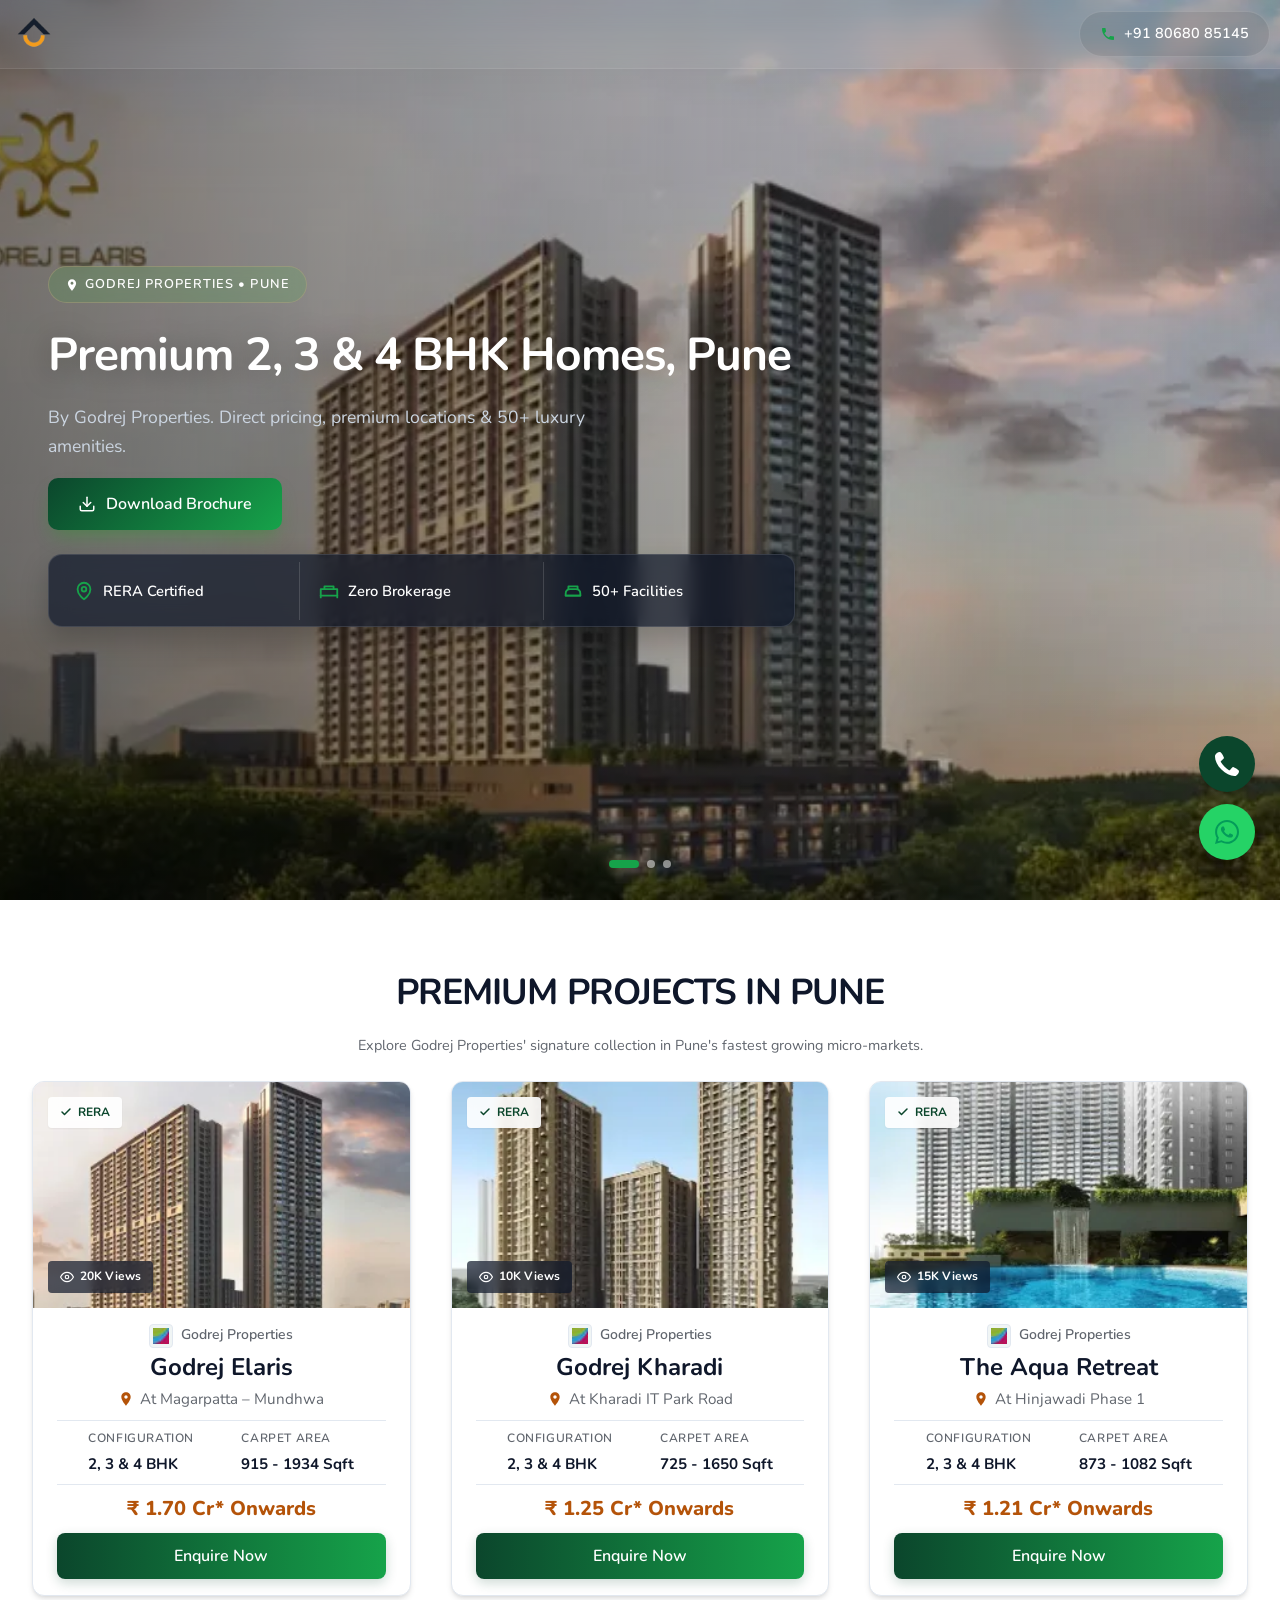
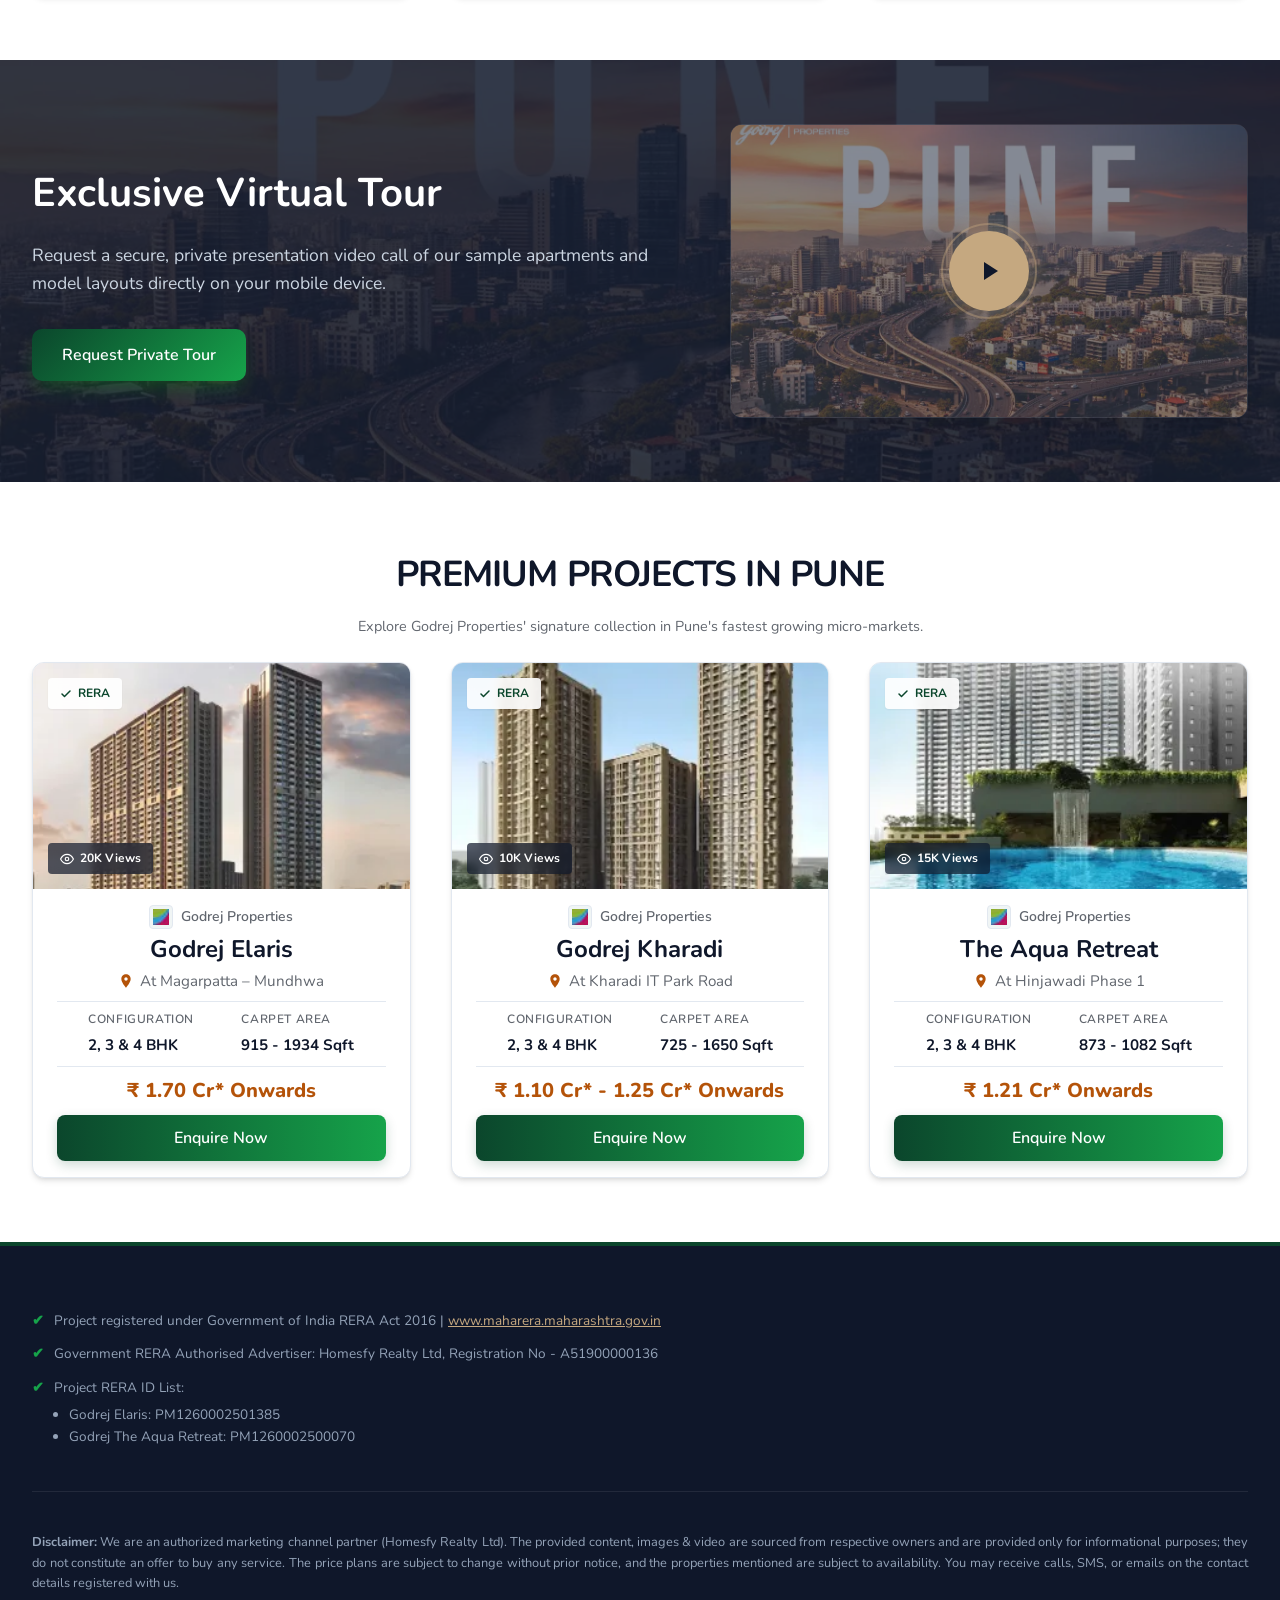
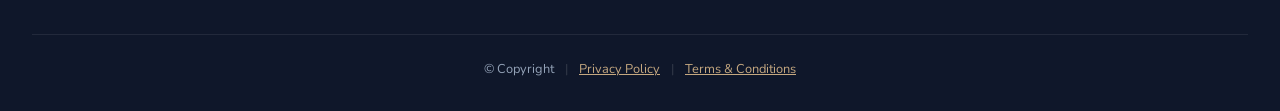
==== commit cf7da775: "changed image path" ====
--- a/index.html
+++ b/index.html
@@ -65,9 +65,9 @@
         <section class="bannersection">
   <div class="hero-media">
     <div class="banner-carousel" id="bannerCarousel" aria-label="Banner image carousel">
-      <div class="banner-slide active" style="background-image:url('/assests/images/banner/card-lg-1.webp');"></div>
-      <div class="banner-slide" style="background-image:url('/assests/images/banner/card-lg-2.webp');"></div>
-      <div class="banner-slide" style="background-image:url('/assests/images/banner/card-lg-3.webp');"></div>
+      <div class="banner-slide active" style="background-image:url('assests/images/banner/card-lg-1.webp');"></div>
+      <div class="banner-slide" style="background-image:url('assests/images/banner/card-lg-2.webp');"></div>
+      <div class="banner-slide" style="background-image:url('assests/images/banner/card-lg-3.webp');"></div>
     </div>
     <div class="bannersection-overlay"></div>
     <div class="banner-carousel-dots" id="bannerDots" aria-label="Carousel navigation">
--- a/assests/css/style.css
+++ b/assests/css/style.css
@@ -0,0 +1,1000 @@
+/* ==========================================================================
+   Antigravity Premium Design System - style.css
+   ========================================================================== */
+
+@import url('https://fonts.googleapis.com/css2?family=Outfit:wght@300;400;500;600;700;800&family=Nunito:wght@300;400;500;600;700&display=swap');
+
+:root {
+    /* --font-heading: 'Outfit', sans-serif; */
+    --font-body: 'Nunito', sans-serif;
+
+    /* Color Tokens */
+    --primary-dark: #0f172a;
+    --primary-dark-rgb: 15, 23, 42;
+    --primary-green: #0b462c;
+    --primary-green-rgb: 11, 70, 44;
+    --primary-green-light: #16a34a;
+    --accent-gold: #c5a880;
+    --accent-gold-dark: #b45309;
+    --text-main: #1e293b;
+    --text-muted: #64748b;
+    --bg-light: #f0f5f5;
+    --bg-white: #ffffff;
+    --border-color: #e2e8f0;
+
+    /* Elevation and Shadows */
+    --shadow-sm: 0 1px 2px 0 rgba(0, 0, 0, 0.05);
+    --shadow-md: 0 4px 6px -1px rgba(0, 0, 0, 0.1), 0 2px 4px -2px rgba(0, 0, 0, 0.1);
+    --shadow-lg: 0 10px 15px -3px rgba(0, 0, 0, 0.1), 0 4px 6px -4px rgba(0, 0, 0, 0.1);
+    --shadow-xl: 0 20px 25px -5px rgba(0, 0, 0, 0.1), 0 8px 10px -6px rgba(0, 0, 0, 0.1);
+    --shadow-gold: 0 10px 20px -5px rgba(197, 168, 128, 0.3);
+
+    /* Transitions & Layout */
+    --transition: all 0.3s cubic-bezier(0.4, 0, 0.2, 1);
+    --border-radius: 12px;
+}
+
+/* ==========================================================================
+   1. Resets & Typography
+   ========================================================================== */
+* {
+    margin: 0;
+    padding: 0;
+    box-sizing: border-box;
+    font-family: var(--font-body);
+}
+
+body {
+    background-color: var(--bg-light);
+    color: var(--text-main);
+    line-height: 1.6;
+    overflow-x: hidden;
+}
+
+h1,
+h2,
+h3,
+h4,
+h5,
+h6 {
+    font-family: var(--font-heading);
+    font-weight: 700;
+    color: var(--primary-dark);
+}
+
+a {
+    color: inherit;
+    text-decoration: none;
+    transition: var(--transition);
+}
+
+/* ==========================================================================
+   2. Layout & Containers
+   ========================================================================== */
+.section-container {
+    max-width: 1280px;
+    margin: 0 auto;
+    padding: 4rem 2rem;
+}
+
+.section-header {
+    text-align: center;
+    max-width: 700px;
+    margin: 0 auto 3rem;
+}
+
+.section-title {
+    font-size: 2.25rem;
+    color: var(--primary-dark);
+    margin-bottom: 0.75rem;
+    letter-spacing: -0.025em;
+    text-transform: uppercase;
+}
+
+.section-subtitle {
+    font-size: 0.9rem;
+    color: var(--text-muted);
+}
+
+/* Button & Pill Animations */
+.btn-primary,
+.enquire-now-btn,
+.popupform-submitBtn,
+.form-SubmitBtn {
+    background: linear-gradient(90deg, var(--primary-green) 0%, var(--primary-green-light) 50%, var(--primary-green) 100%);
+    background-size: 200% auto;
+    color: #fff;
+    border: none;
+    border-radius: 8px;
+    padding: 12px 28px;
+    font-family: var(--font-heading);
+    font-weight: 600;
+    font-size: 1rem;
+    cursor: pointer;
+    transition: var(--transition);
+    box-shadow: 0 4px 12px rgba(11, 70, 44, 0.2);
+    display: inline-flex;
+    align-items: center;
+    justify-content: center;
+    gap: 8px;
+}
+
+.btn-primary:hover,
+.enquire-now-btn:hover,
+.popupform-submitBtn:hover,
+.form-SubmitBtn:hover {
+    background-position: right center;
+    transform: translateY(-2px);
+    box-shadow: 0 6px 20px rgba(11, 70, 44, 0.35);
+}
+
+.btn-gold {
+    background: linear-gradient(135deg, var(--accent-gold) 0%, #d8c2a3 100%);
+    color: var(--primary-dark);
+    border: none;
+    border-radius: 8px;
+    padding: 12px 28px;
+    font-family: var(--font-heading);
+    font-weight: 600;
+    font-size: 1rem;
+    cursor: pointer;
+    transition: var(--transition);
+    box-shadow: var(--shadow-gold);
+    display: inline-flex;
+    align-items: center;
+    justify-content: center;
+    gap: 8px;
+}
+
+.btn-gold:hover {
+    transform: translateY(-2px);
+    box-shadow: 0 12px 24px -5px rgba(197, 168, 128, 0.5);
+}
+
+/* ==========================================================================
+   6. Property Cards Section
+   ========================================================================== */
+.property-cards-section {
+    background: var(--bg-white);
+}
+
+.property-cards-container {
+    display: grid;
+    grid-template-columns: repeat(3, 1fr);
+    gap: 2.5rem;
+}
+
+.property-card {
+    background: var(--bg-white);
+    border-radius: var(--border-radius);
+    overflow: hidden;
+    box-shadow: var(--shadow-md);
+    border: 1px solid var(--border-color);
+    transition: var(--transition);
+    display: flex;
+    flex-direction: column;
+}
+
+.property-card:hover {
+    transform: translateY(-8px);
+    box-shadow: var(--shadow-xl);
+}
+
+.image-container {
+    position: relative;
+    width: 100%;
+    padding-top: 60%;
+    /* 5:3 Aspect Ratio */
+    overflow: hidden;
+}
+
+.property-image {
+    position: absolute;
+    top: 0;
+    left: 0;
+    width: 100%;
+    height: 100%;
+    object-fit: cover;
+    transition: var(--transition);
+}
+
+.property-card:hover .property-image {
+    transform: scale(1.08);
+}
+
+/* Badges styling */
+.rera-badge,
+.view-count {
+    position: absolute;
+    z-index: 10;
+    border-radius: 4px;
+    display: flex;
+    align-items: center;
+    gap: 6px;
+    font-size: 0.75rem;
+    font-weight: 700;
+}
+
+.rera-badge {
+    top: 15px;
+    left: 15px;
+    background: rgba(255, 255, 255, 0.9);
+    backdrop-filter: blur(4px);
+    color: var(--primary-green);
+    padding: 6px 12px;
+    box-shadow: var(--shadow-sm);
+}
+
+.rera-badge svg {
+    width: 12px;
+    height: 12px;
+}
+
+.view-count {
+    bottom: 15px;
+    left: 15px;
+    background: rgba(15, 23, 42, 0.7);
+    backdrop-filter: blur(4px);
+    color: #fff;
+    padding: 6px 12px;
+}
+
+.view-count svg {
+    width: 14px;
+    height: 14px;
+}
+
+/* Property details inside Card */
+.property-card .content {
+    padding: 1rem 1.5rem;
+    display: flex;
+    flex-direction: column;
+    flex-grow: 1;
+}
+
+.developer-info {
+    display: flex;
+    align-items: center;
+    gap: 8px;
+    margin-bottom: 0.3rem;
+    justify-content: center;
+}
+
+.developer-icon {
+    width: 24px;
+    height: 24px;
+    background: var(--bg-light);
+    border-radius: 4px;
+    display: flex;
+    align-items: center;
+    justify-content: center;
+    border: 1px solid var(--border-color);
+}
+
+.developer-icon img {
+    width: 16px;
+    height: 16px;
+    object-fit: contain;
+}
+
+.developer-name {
+    font-size: 0.875rem;
+    color: var(--text-muted);
+    font-weight: 600;
+}
+
+.property-title {
+    font-size: 1.5rem;
+    margin-bottom: 0.3rem;
+    line-height: 1.25;
+    text-align: center;
+}
+
+.location {
+    display: flex;
+    align-items: center;
+    gap: 6px;
+    color: var(--text-muted);
+    font-size: 0.95rem;
+    margin-bottom: 0.5rem;
+    justify-content: center;
+}
+
+.location svg {
+    width: 16px;
+    height: 16px;
+    color: var(--accent-gold-dark);
+}
+
+/* Key details table */
+.property-details {
+    display: flex;
+    justify-content: space-evenly;
+    gap: 1rem;
+    padding: 8px 0;
+    border-top: 1px solid var(--border-color);
+    border-bottom: 1px solid var(--border-color);
+    margin-bottom: 0.5rem;
+}
+
+.detail-item {
+    display: flex;
+    flex-direction: column;
+    gap: 4px;
+}
+
+.detail-label {
+    font-size: 0.75rem;
+    text-transform: uppercase;
+    color: var(--text-muted);
+    letter-spacing: 0.05em;
+    font-weight: 600;
+}
+
+.detail-value {
+    font-size: 0.95rem;
+    font-weight: 700;
+    color: var(--primary-dark);
+}
+
+.price-range {
+    font-size: 1.25rem;
+    font-weight: 800;
+    color: var(--accent-gold-dark);
+    margin-bottom: 8px;
+    text-align: center;
+}
+
+.enquire-now-btn {
+    width: 100%;
+}
+
+/* ==========================================================================
+   9. Video CTA Section
+   ========================================================================== */
+.video-cta-section {
+    background: var(--primary-dark);
+    position: relative;
+    overflow: hidden;
+    color: #fff;
+}
+
+.video-cta-section::before {
+    content: '';
+    position: absolute;
+    top: 0;
+    left: 0;
+    width: 100%;
+    height: 100%;
+    background-image: url('../images/banner/banner.webp');
+    background-size: cover;
+    background-position: center;
+    opacity: 0.15;
+    z-index: 0;
+}
+
+.video-cta-grid {
+    position: relative;
+    z-index: 10;
+    display: grid;
+    grid-template-columns: 1.1fr 0.9fr;
+    gap: 4rem;
+    align-items: center;
+}
+
+.video-cta-text h2 {
+    color: #fff;
+    font-size: 2.5rem;
+    margin-bottom: 1rem;
+}
+
+.video-cta-text p {
+    color: #cbd5e1;
+    font-size: 1.1rem;
+    margin-bottom: 2rem;
+}
+
+.video-preview-wrapper {
+    position: relative;
+    width: 100%;
+    padding-top: 56.25%;
+    /* 16:9 Aspect */
+    border-radius: var(--border-radius);
+    overflow: hidden;
+    border: 1px solid rgba(255, 255, 255, 0.1);
+    box-shadow: var(--shadow-xl);
+}
+
+.video-preview-img {
+    position: absolute;
+    top: 0;
+    left: 0;
+    width: 100%;
+    height: 100%;
+    object-fit: cover;
+}
+
+.video-play-overlay {
+    position: absolute;
+    top: 0;
+    left: 0;
+    width: 100%;
+    height: 100%;
+    background: rgba(15, 23, 42, 0.5);
+    display: flex;
+    align-items: center;
+    justify-content: center;
+    cursor: pointer;
+    transition: var(--transition);
+}
+
+.video-play-overlay:hover {
+    background: rgba(15, 23, 42, 0.3);
+}
+
+.play-btn-circle {
+    width: 80px;
+    height: 80px;
+    background: var(--accent-gold);
+    border-radius: 50%;
+    display: flex;
+    align-items: center;
+    justify-content: center;
+    color: var(--primary-dark);
+    box-shadow: 0 0 30px rgba(197, 168, 128, 0.6);
+    position: relative;
+    transition: var(--transition);
+}
+
+.play-btn-circle::before {
+    content: '';
+    position: absolute;
+    top: -8px;
+    left: -8px;
+    right: -8px;
+    bottom: -8px;
+    border: 2px solid rgba(197, 168, 128, 0.4);
+    border-radius: 50%;
+    animation: pulsePlay 2s infinite;
+}
+
+.video-play-overlay:hover .play-btn-circle {
+    transform: scale(1.1);
+}
+
+.play-btn-circle svg {
+    width: 24px;
+    height: 24px;
+    margin-left: 4px;
+}
+
+@keyframes pulsePlay {
+    0% {
+        transform: scale(1);
+        opacity: 1;
+    }
+
+    100% {
+        transform: scale(1.2);
+        opacity: 0;
+    }
+}
+
+/* ==========================================================================
+   11. Footer
+   ========================================================================== */
+.footer-container {
+    background: var(--primary-dark);
+    color: #94a3b8;
+    padding: 4rem 2rem 2rem;
+    border-top: 4px solid var(--primary-green);
+}
+
+.footer-rera-info {
+    font-size: 0.85rem;
+    line-height: 1.6;
+    margin: 0 auto 2.5rem;
+    border-bottom: 1px solid rgba(255, 255, 255, 0.08);
+    padding-bottom: 2rem;
+    max-width: 1300px;
+}
+
+.footer-rera-item {
+    display: flex;
+    gap: 10px;
+    margin-bottom: 0.75rem;
+}
+
+.footer-rera-checkmark {
+    color: var(--primary-green-light);
+    font-weight: bold;
+}
+
+.footer-rera-link {
+    color: var(--accent-gold);
+    text-decoration: underline;
+}
+
+.footer-rera-link:hover {
+    color: #fff;
+}
+
+.footer-disclaimer-text {
+    font-size: 0.8rem;
+    line-height: 1.6;
+    margin: 0 auto 2.5rem;
+    text-align: justify;
+    max-width: 1300px;
+}
+
+.footer-links-container {
+    font-size: 0.8rem;
+    text-align: center;
+    border-top: 1px solid rgba(255, 255, 255, 0.08);
+    padding-top: 1.5rem;
+    margin: 0 auto;
+    max-width: 1300px;
+}
+
+.footer-separator {
+    margin: 0 8px;
+    color: rgba(255, 255, 255, 0.15);
+}
+
+/* ==========================================================================
+   12. Modals & Popups
+   ========================================================================== */
+.section-popup-form {
+    position: fixed;
+    top: 0;
+    left: 0;
+    width: 100vw;
+    height: 100vh;
+    z-index: 2000;
+    display: none;
+    align-items: center;
+    justify-content: center;
+}
+
+.popup-form-overlay {
+    position: absolute;
+    top: 0;
+    left: 0;
+    width: 100%;
+    height: 100%;
+    background: rgba(15, 23, 42, 0.8);
+    backdrop-filter: blur(8px);
+}
+
+.popup-form-container {
+    position: fixed;
+    top: 50%;
+    left: 50%;
+    transform: translate(-50%, -50%);
+    z-index: 2010;
+    background: #fff;
+    border-radius: var(--border-radius);
+    box-shadow: var(--shadow-xl);
+    width: 90%;
+    max-width: 460px;
+    overflow: hidden;
+    animation: modalPop 0.3s cubic-bezier(0.34, 1.56, 0.64, 1);
+}
+
+@keyframes modalPop {
+    from {
+        transform: translate(-50%, -50%) scale(0.9);
+        opacity: 0;
+    }
+
+    to {
+        transform: translate(-50%, -50%) scale(1);
+        opacity: 1;
+    }
+}
+
+.popup-form-close {
+    position: absolute;
+    top: 15px;
+    right: 15px;
+    background: var(--bg-light);
+    border: 1px solid var(--border-color);
+    border-radius: 50%;
+    width: 32px;
+    height: 32px;
+    display: flex;
+    align-items: center;
+    justify-content: center;
+    font-size: 1.25rem;
+    cursor: pointer;
+    color: var(--text-main);
+    z-index: 10;
+    transition: var(--transition);
+}
+
+.popup-form-close:hover {
+    background: #fee2e2;
+    color: #ef4444;
+}
+
+.popup-form-container form {
+    padding: 1rem 1.5rem;
+}
+
+.popup-form-container form img {
+    margin: 0 auto;
+    display: block;
+    height: auto;
+}
+
+.popup-form-heading {
+    font-size: 1.75rem;
+    color: var(--primary-dark);
+    text-align: center;
+    margin-bottom: 0.25rem;
+}
+
+.popupform-subheading {
+    font-size: 0.95rem;
+    color: var(--text-muted);
+    text-align: center;
+    margin-bottom: 0.5rem;
+}
+
+.popupform-inputcontainer {
+    margin-bottom: 0.5rem;
+}
+
+.popupform-input {
+    width: 100%;
+    padding: 12px 16px;
+    border: 1px solid var(--border-color);
+    border-radius: 6px;
+    background: var(--bg-light);
+    color: var(--text-main);
+    font-size: 0.95rem;
+    outline: none;
+    transition: var(--transition);
+}
+
+.popupform-input:focus {
+    border-color: var(--primary-green);
+    background: #fff;
+    box-shadow: 0 0 0 2px rgba(11, 70, 44, 0.15);
+}
+
+.popupform-submitBtn {
+    width: 100%;
+    padding: 14px;
+    margin-top: 0rem;
+}
+
+.bannerform-checkboxlabel {
+    font-size: 0.55rem;
+    color: var(--text-muted);
+}
+
+/* ==========================================================================
+   13. Floating Action Widgets (Desktop Side & Mobile Bottom)
+   ========================================================================== */
+/* Desktop Side Widget */
+.ivr-container-desktop {
+    position: fixed;
+    right: 25px;
+    bottom: 40px;
+    z-index: 100;
+}
+
+.ivr-desktop-buttons {
+    display: flex;
+    flex-direction: column;
+    gap: 12px;
+}
+
+.ivr-phoneIcon-desktop,
+.ivr-whatsapp-desktop {
+    width: 56px;
+    height: 56px;
+    border-radius: 50%;
+    display: flex;
+    align-items: center;
+    justify-content: center;
+    box-shadow: var(--shadow-lg);
+    transition: var(--transition);
+}
+
+.ivr-phoneIcon-desktop {
+    background: var(--primary-green);
+}
+
+.ivr-phoneIcon-desktop:hover {
+    transform: scale(1.1);
+    background: var(--primary-green-light);
+}
+
+.ivr-whatsapp-desktop {
+    background: #25d366;
+}
+
+.ivr-whatsapp-desktop:hover {
+    transform: scale(1.1);
+    background: #20ba5a;
+}
+
+.ivr-phoneIcon-desktop img,
+.ivr-whatsapp-desktop img {
+    width: 24px;
+    height: 24px;
+}
+
+/* Mobile Bottom Fixed Bar & Mobile Layouts */
+.ivr-container {
+    display: none;
+}
+
+/* ==========================================================================
+   14. Responsive Layouts
+   ========================================================================== */
+
+/* Tablet (Medium Screens) */
+@media (max-width: 1024px) {
+    .hero-grid {
+        grid-template-columns: 1fr;
+        gap: 3rem;
+        padding: 2rem 1.5rem;
+    }
+
+    .hero-title {
+        font-size: 2.75rem;
+    }
+
+    .property-cards-container {
+        grid-template-columns: repeat(2, 1fr);
+        gap: 1.5rem;
+    }
+
+    .video-cta-grid {
+        grid-template-columns: 1fr;
+        gap: 2.5rem;
+    }
+}
+
+/* Mobile (Small Screens) */
+@media (max-width: 768px) {
+    .section-container {
+        padding: 1rem 1.55rem;
+    }
+
+    .section-title {
+        font-size: 1.4rem;
+    }
+
+    .section-header {
+        margin: 0 auto 1rem;
+    }
+
+    
+    .property-cards-container {
+        grid-template-columns: 1fr;
+        gap: 1.5rem;
+        padding: 0rem;
+    }
+
+    .property-card {
+        flex-direction: column;
+        align-items: stretch;
+        min-height: auto;
+        height: auto;
+    }
+
+    .property-card .image-container {
+        width: 100%;
+        padding-top: 60.25%;
+        /* 16:9 Aspect Ratio */
+        flex: none;
+    }
+
+    .property-card .property-image {
+        position: absolute;
+        top: 0;
+        left: 0;
+        width: 100%;
+        height: 100%;
+        object-fit: cover;
+        padding: 0;
+    }
+
+    .property-card .content {
+        padding: 0.7rem 1rem 1rem;
+        gap: 0rem;
+        flex-grow: 1;
+        justify-content: space-between;
+    }
+
+    .property-card .developer-info {
+        margin-bottom: 0.25rem;
+        gap: 8px;
+        justify-content: center;
+    }
+
+    .property-card .developer-name {
+        font-size: 0.75rem;
+    }
+
+    .property-card .property-title {
+        font-size: 1.35rem;
+        text-align: center;
+        margin-bottom: 0.25rem;
+    }
+
+    .property-card .location {
+        font-size: 0.85rem;
+        margin-bottom: 5px;
+        justify-content: center;
+        gap: 4px;
+    }
+
+    .property-card .location svg {
+        width: 14px;
+        height: 14px;
+    }
+
+    .property-card .property-details {
+        gap: 1rem;
+        padding: 0.75rem 0;
+        margin-bottom: 8px;
+        border-top: 1px solid var(--border-color);
+        border-bottom: 1px solid var(--border-color);
+        display: flex;
+        justify-content: space-evenly;
+    }
+
+    .property-card .detail-item {
+        display: flex;
+        flex-direction: column;
+        align-items: flex-start;
+        gap: 2px;
+    }
+
+    .property-card .detail-label {
+        font-size: 0.65rem;
+        text-transform: uppercase;
+        color: var(--text-muted);
+        font-weight: 600;
+        letter-spacing: 0.02em;
+    }
+
+    .property-card .detail-value {
+        font-size: 0.8rem;
+        font-weight: 700;
+        color: var(--primary-dark);
+    }
+
+    .property-card .price-range {
+        font-size: 1.25rem;
+        margin-bottom: 0.5rem;
+        text-align: center;
+        font-weight: 700;
+    }
+
+    .property-card .enquire-now-btn {
+        padding: 8px 12px;
+        font-size: 0.85rem;
+        width: 100%;
+        margin-top: 0;
+    }
+
+    .rera-badge {
+        top: 6px;
+        left: 6px;
+        padding: 3px 6px;
+        font-size: 0.6rem;
+    }
+
+    .view-count {
+        bottom: 6px;
+        left: 6px;
+        padding: 3px 6px;
+        font-size: 0.6rem;
+    }
+
+    .video-cta-text h2 {
+        font-size: 1.55rem;
+    }
+
+    .video-cta-text p {
+        font-size: 0.85rem;
+    }
+
+    .footer-container {
+        padding: 3rem 1.25rem 5rem;
+    }
+
+    /* Sideform integration on mobile */
+    .sideform-wrapper {
+        display: block;
+        width: 100%;
+        margin-top: 3rem;
+    }
+
+    /* Fixed Bottom Action Bar for Mobile */
+    .ivr-container {
+        display: block;
+        position: fixed;
+        bottom: -1px;
+        left: 0;
+        width: 100%;
+        background: #fff;
+        box-shadow: 0 -2px 10px rgba(0, 0, 0, 0.1);
+        z-index: 1000;
+    }
+
+    .ivr-flexContainer {
+        display: flex;
+        justify-content: space-between;
+        align-items: center;
+    }
+
+    .ivr_button {
+        flex: 1;
+        height: 100%;
+        display: flex;
+        align-items: center;
+        justify-content: center;
+        gap: 8px;
+        font-family: var(--font-heading);
+        font-weight: 700;
+        font-size: 0.9rem;
+        padding: 10px;
+    }
+
+    .ivr-phoneIcon {
+        color: var(--primary-dark);
+        background: #fff;
+        border-right: 1px solid var(--primary-dark);
+    }
+
+    .ivr-siteVisitBtn {
+        color: var(--primary-dark);
+        background: #fff;
+        border: none;
+        outline: none;
+        cursor: pointer;
+    }
+
+    .ivr-whatsapp {
+        color: #fff;
+        background: #25d366;
+    }
+
+    .ivr-phoneIcon img,
+    .ivr-whatsapp img,
+    .ivr-siteVisitBtn img {
+        width: 20px;
+        height: 20px;
+    }
+
+    /* Hidden desktop items */
+    .ivr-container-desktop {
+        display: none;
+    }
+
+    /* Legacy hidden items */
+    .cta-desktop {
+        display: none;
+    }
+}
+
+/* Hide mobile-only form section on desktop/tablet */
+@media (min-width: 769px) {
+    .mobile-form-section {
+        display: none !important;
+    }
+}
+
+/* Extra Small Screens */
+@media (max-width: 480px) {
+    .hero-title {
+        font-size: 2rem;
+    }
+}
--- a/assests/css/main.css
+++ b/assests/css/main.css
@@ -0,0 +1,364 @@
+
+  :root{
+    /* --font-heading:'Outfit', sans-serif; */
+    --font-body:'Nunito', sans-serif;
+    --primary-dark:#0f172a;
+    --primary-dark-rgb:15,23,42;
+    --primary-green:#0b462c;
+    --primary-green-light:#16a34a;
+    --text-muted:#61666e;
+    --border-radius:12px;
+    --shadow-gold: 0 10px 20px -5px rgba(0,168,0,0.3);
+    --transition: all 0.3s cubic-bezier(0.4,0,0.2,1);
+  }
+  *{ margin:0; padding:0; box-sizing:border-box; font-family:var(--font-body); }
+  body{ background:var(--bg-light); }
+  h1,h2{ font-family:var(--font-heading); font-weight:700; }
+
+  @media (prefers-reduced-motion: reduce){
+    *{ animation:none !important; transition:none !important; }
+  }
+
+  /* ============ HEADER ============ */
+  .banner-header-desktop{
+    position:fixed; top:0; left:0; right:0; z-index:1000;
+    background:rgba(255,255,255,0.35);
+    backdrop-filter:blur(14px);
+    border-bottom:1px solid rgba(255,255,255,0.08);
+    transition:var(--transition);
+  }
+  .header-nav{
+    display:flex; justify-content:space-between; align-items:center;
+    padding:10px;
+    max-width:1300px; margin:0 auto;
+  }
+  .logo-mark img{
+    display:block; height:48px; width:auto;
+  }
+  .banner-phone-link{
+    background:rgba(0,0,0,0.08);
+    border:1px solid rgba(255,255,255,0.14);
+    color:#fff; padding:10px 20px; border-radius:50px;
+    font-family:var(--font-heading); font-weight:600; font-size:0.9rem;
+    display:flex; align-items:center; gap:8px;
+    transition:var(--transition);
+  }
+  .banner-phone-link:hover{ background:var(--primary-green); border-color:var(--primary-green); transform:translateY(-1px); }
+  .banner-phone-link svg{ width:16px; height:16px; fill:var(--primary-green-light); }
+
+  /* ============ HERO ============ */
+  .bannersection{
+    position:relative; min-height:100vh;
+    display:flex; align-items:center; overflow:hidden;
+  }
+
+  .hero-media{ position:absolute; inset:0; z-index:0; }
+  .banner-carousel{ position:absolute; inset:0; }
+  .banner-slide{
+    position:absolute; inset:0; background-size:cover; background-position:center;
+    opacity:0; transition:opacity 1.2s ease-in-out;
+    background-color:#1c2a3d; /* fallback tone while art loads, matches skyline dusk */
+  }
+  .banner-slide.active{ opacity:1; }
+
+  .bannersection-overlay{
+    position:absolute; inset:0; z-index:1;
+    background: linear-gradient(90deg, rgba(0, 0, 0, 0.5) 0%, rgba(0, 0, 0, 0) 100%),
+    linear-gradient(0deg, rgba(0, 0, 0, 0.2) 0%, rgba(0, 0, 0, 0) 100%);
+    /* background:
+      linear-gradient(100deg, rgba(15,23,42,0.72) 0%, rgba(15,23,42,0.5) 38%, rgba(15,23,42,0.32) 62%, rgba(15,23,42,0.5) 100%),
+      linear-gradient(0deg, rgba(15,23,42,0.55) 0%, rgba(15,23,42,0.1) 30%, rgba(15,23,42,0) 55%); */
+  }
+
+  .banner-carousel-dots{
+    position:absolute; bottom:32px; left:50%; transform:translateX(-50%);
+    z-index:5; display:flex; gap:8px; align-items:center;
+  }
+  .carousel-dot{
+    width:8px; height:8px; border-radius:50%;
+    background:rgba(255,255,255,0.5); border:none; padding:0; cursor:pointer;
+    transition:all .4s cubic-bezier(.22,.68,0,1);
+    position:relative; overflow:hidden;
+  }
+  .carousel-dot.active{ background:var(--primary-green-light); width:30px; border-radius:5px; box-shadow:0 0 12px rgba(197,168,128,0.6); }
+
+  .hero-grid{
+    position:relative; z-index:3;
+    max-width:1320px; width:100%; margin:0 auto;
+    padding:6rem 3rem 4rem;
+    display:grid; grid-template-columns:1.2fr 0.6fr; gap:4rem; align-items:center;
+  }
+
+  /* -------- Left content -------- */
+  .hero-content{ color:#fff; }
+
+  @keyframes fadeUp{
+    from{ opacity:0; transform:translateY(16px); }
+    to{ opacity:1; transform:translateY(0); }
+  }
+  .hero-content > *{ animation:fadeUp 0.7s cubic-bezier(.22,.68,0,1) both; }
+  .hero-tag{ animation-delay:0.05s; }
+  .hero-title{ animation-delay:0.15s; }
+  .hero-desc{ animation-delay:0.25s; }
+  .hero-highlights{ animation-delay:0.35s; }
+  .btn-gold{ animation-delay:0.45s; }
+
+  .hero-tag{
+    display:inline-flex; align-items:center; gap:6px;
+    background:rgba(0,255,0,0.08);
+    backdrop-filter:blur(8px);
+    border:1px solid rgba(197,168,128,0.35);
+    color:#fff;
+    padding:7px 16px; border-radius:50px;
+    font-family:var(--font-heading);
+    font-size:0.8rem; font-weight:600;
+    text-transform:uppercase; letter-spacing:0.08em;
+    margin-bottom:1.6rem;
+  }
+  .hero-tag svg{ width:14px; height:14px; flex-shrink:0; }
+
+  .hero-title{
+    font-family:var(--font-heading);
+    font-weight:700;
+    font-size:clamp(2.4rem, 3.6vw, 3.4rem);
+    line-height:1.12;
+    letter-spacing:-0.02em;
+    color:#fff;
+    margin-bottom:1.4rem;
+    text-shadow:0 4px 30px rgba(0,0,0,0.35);
+  }
+  .hero-title span{ color:#fff; }
+
+  .hero-desc{
+    font-size:1.1rem; line-height:1.7;
+    color:#cbd5e1; max-width:540px; margin-bottom:1rem;
+  }
+
+  .hero-highlights{
+    display:flex;
+    align-items:stretch;
+    flex-wrap:nowrap;
+    gap:0;
+    margin-bottom:2.4rem;
+    padding:0.4rem;
+    background:rgba(15,23,42,0.7);
+    border:1px solid rgba(255,255,255,0.12);
+    border-radius:14px;
+    backdrop-filter:blur(10px);
+    box-shadow:0 12px 28px rgba(0,0,0,0.22);
+    overflow:hidden;
+    width:100%;
+    max-width:760px;
+  }
+  .highlight-item{
+    position:relative;
+    flex:1 1 0;
+    display:flex;
+    align-items:center;
+    gap:8px;
+    min-height:58px;
+    padding:10px 18px;
+    color:#fff;
+    font-size:0.92rem;
+    font-weight:600;
+    line-height:1.25;
+    transition:var(--transition);
+  }
+  .highlight-item:hover{
+    background:rgba(255,255,255,0.04);
+  }
+  .highlight-item + .highlight-item{
+    border-left:1px solid rgba(255,255,255,0.14);
+  }
+  .highlight-item::before{
+    content:"";
+    width:22px;
+    height:22px;
+    flex:0 0 22px;
+    background-color:var(--primary-green-light);
+    -webkit-mask-repeat:no-repeat;
+    mask-repeat:no-repeat;
+    -webkit-mask-position:center;
+    mask-position:center;
+    -webkit-mask-size:contain;
+    mask-size:contain;
+  }
+  .highlight-item:nth-child(1)::before{
+    -webkit-mask-image:url("data:image/svg+xml;charset=UTF-8,%3Csvg xmlns='http://www.w3.org/2000/svg' viewBox='0 0 24 24' fill='none' stroke='black' stroke-width='2' stroke-linecap='round' stroke-linejoin='round'%3E%3Cpath d='M12 21s7-4.5 7-11a7 7 0 0 0-14 0c0 6.5 7 11 7 11z'/%3E%3Ccircle cx='12' cy='10' r='2.5'/%3E%3C/svg%3E");
+    mask-image:url("data:image/svg+xml;charset=UTF-8,%3Csvg xmlns='http://www.w3.org/2000/svg' viewBox='0 0 24 24' fill='none' stroke='black' stroke-width='2' stroke-linecap='round' stroke-linejoin='round'%3E%3Cpath d='M12 21s7-4.5 7-11a7 7 0 0 0-14 0c0 6.5 7 11 7 11z'/%3E%3Ccircle cx='12' cy='10' r='2.5'/%3E%3C/svg%3E");
+  }
+  .highlight-item:nth-child(2)::before{
+    -webkit-mask-image:url("data:image/svg+xml;charset=UTF-8,%3Csvg xmlns='http://www.w3.org/2000/svg' viewBox='0 0 24 24' fill='none' stroke='black' stroke-width='2' stroke-linecap='round' stroke-linejoin='round'%3E%3Cpath d='M3 10h18v7H3z'/%3E%3Cpath d='M7 10V7h10v3'/%3E%3Cpath d='M3 17v2'/%3E%3Cpath d='M21 17v2'/%3E%3C/svg%3E");
+    mask-image:url("data:image/svg+xml;charset=UTF-8,%3Csvg xmlns='http://www.w3.org/2000/svg' viewBox='0 0 24 24' fill='none' stroke='black' stroke-width='2' stroke-linecap='round' stroke-linejoin='round'%3E%3Cpath d='M3 10h18v7H3z'/%3E%3Cpath d='M7 10V7h10v3'/%3E%3Cpath d='M3 17v2'/%3E%3Cpath d='M21 17v2'/%3E%3C/svg%3E");
+  }
+  .highlight-item:nth-child(3)::before{
+    -webkit-mask-image:url("data:image/svg+xml;charset=UTF-8,%3Csvg xmlns='http://www.w3.org/2000/svg' viewBox='0 0 24 24' fill='none' stroke='black' stroke-width='2' stroke-linecap='round' stroke-linejoin='round'%3E%3Cpath d='M4 17h16'/%3E%3Cpath d='M4 15c0-3 2-5 5-5h6c3 0 5 2 5 5v2H4z'/%3E%3Cpath d='M7 10V7h10v3'/%3E%3C/svg%3E");
+    mask-image:url("data:image/svg+xml;charset=UTF-8,%3Csvg xmlns='http://www.w3.org/2000/svg' viewBox='0 0 24 24' fill='none' stroke='black' stroke-width='2' stroke-linecap='round' stroke-linejoin='round'%3E%3Cpath d='M4 17h16'/%3E%3Cpath d='M4 15c0-3 2-5 5-5h6c3 0 5 2 5 5v2H4z'/%3E%3Cpath d='M7 10V7h10v3'/%3E%3C/svg%3E");
+  }
+
+  .btn-gold{
+    background:linear-gradient(135deg, var(--primary-green) 0%, var(--primary-green-light) 100%);
+    color:#fff; border:none;
+    border-radius:10px; padding:15px 30px;
+    font-family:var(--font-heading); font-weight:600; font-size:1rem;
+    cursor:pointer; box-shadow:var(--shadow-gold);
+    display:inline-flex; align-items:center; gap:10px;
+    transition:var(--transition);
+  }
+  .desktopBtn { margin-bottom:1.5rem; }
+  .btn-gold:hover{ transform:translateY(-3px); box-shadow:0 0px 3px -6px var(--primary-green-light); }
+  .btn-gold:hover svg{ transform:translateY(2px); }
+  .btn-gold svg{ width:18px; height:18px; transition:transform .25s ease; }
+
+  /* -------- Right form card -------- */
+  .hero-form-wrapper{ animation:fadeUp 0.8s cubic-bezier(.22,.68,0,1) 0.3s both; display:none}
+
+  .hero-form-card{
+    position:relative;
+    overflow:hidden;
+    padding: 0 10px
+  }
+  .hero-form-card::before{
+    content:''; position:absolute; top:0; left:0; right:0; height:3px;
+    background:linear-gradient(90deg, transparent, var(--primary-green-light), transparent);
+  }
+
+  .form-header{ text-align:center; margin:1.6rem 0 1.2rem; }
+  .form-title{ font-size:1.55rem; color:var(--primary-green-light); margin-bottom:2px; }
+  .form-subtitle{ font-size:0.88rem; color:var(--text-muted); }
+
+  .hero-form-card .form-inputContainer{ margin-bottom:12px; }
+  .hero-form-card .form-label{display: none;
+  }
+
+  .hero-form-card .form-input{
+    width:100%; padding:12px 16px;
+    background:#fafafa;
+    border:1.5px solid rgba(0,0,0,0.13);
+    border-radius:8px; color:var(--primary-dark); font-size:0.95rem;
+    outline:none; transition:var(--transition);
+  }
+  .hero-form-card .form-input:focus{
+    border-color:var(--primary-green-light);
+    background:#fafafa;
+    box-shadow:0 0 0 3px rgba(197,168,128,0.2);
+  }
+  .hero-form-card .form-input::placeholder{ color:#cdcdcd; }
+
+  .hero-form-card select.form-input{
+    appearance:none; -webkit-appearance:none;
+    color:var(--primary-dark); cursor:pointer;
+    background-image:url("data:image/svg+xml;charset=UTF-8,%3Csvg xmlns='http://www.w3.org/2000/svg' viewBox='0 0 24 24' fill='none' stroke='%23c5a880' stroke-width='2.5'%3E%3Cpolyline points='6 9 12 15 18 9'/%3E%3C/svg%3E");
+    background-repeat:no-repeat;
+    background-position:right 14px center;
+    background-size:16px;
+    padding-right:40px;
+  }
+  .hero-form-card select.form-input:focus{
+    background-image:url("data:image/svg+xml;charset=UTF-8,%3Csvg xmlns='http://www.w3.org/2000/svg' viewBox='0 0 24 24' fill='none' stroke='%23c5a880' stroke-width='2.5'%3E%3Cpolyline points='6 9 12 15 18 9'/%3E%3C/svg%3E");
+    background-repeat:no-repeat;
+    background-position:right 14px center;
+    background-size:16px;
+  }
+  .hero-form-card select.form-input option{ background:#fff; color:#000; }
+
+  .hero-form-card .row-split{ display:grid; grid-template-columns:100px 1fr; gap:10px; }
+
+  .hero-form-card .form-checkboxlabel{ color:var(--primary-dark); font-size:0.76rem; line-height:1.5; cursor:pointer; }
+  .hero-form-card .form-checkboxlabel a{ color:var(--primary-green-light); text-decoration:underline; }
+  .hero-form-card .consent-row{ display:flex; gap:8px; align-items:flex-start; margin-bottom:1rem; }
+  .hero-form-card .consent-row input{ margin-top:3px; accent-color:var(--primary-green-light    ); }
+
+  .hero-form-card .form-SubmitBtn{
+    width:100%; padding:14px;
+    background:linear-gradient(90deg, var(--primary-green) 0%, var(--primary-green-light) 50%, var(--primary-green) 100%);
+    color:#fff; border:none; border-radius:8px;
+    font-family:var(--font-heading); font-weight:700; font-size:0.98rem;
+    cursor:pointer; box-shadow:var(--shadow-gold);
+    transition:var(--transition);
+  }
+  .hero-form-card .form-SubmitBtn:hover{
+    transform:translateY(-2px);
+    box-shadow:0 14px 26px -6px var(--primary-green-light);
+    background:linear-gradient(90deg, var(--primary-green-light) 0%, var(--primary-green) 100%);
+  }
+
+  /* -------- Desktop floating widgets -------- */
+
+  /* ============ next section peek (for spacing context) ============ */
+  .section-header{ text-align:center; max-width:700px; margin:0 auto 1.5rem; }
+  .section-subtitle{ font-size:0.9rem; color:var(--text-muted); }
+  .next-section{ background:var(--primary-dark); border-top:1px solid rgba(255,255,255,0.06); }
+
+  /* ============ MOBILE ============ */
+  @media (max-width:768px){
+    .banner-header-desktop{ padding:0.75rem 1.5rem; }
+    .header-nav{ padding:0; }
+    .banner-phone-link{ padding:8px 14px; font-size:0.8rem; display:none; }
+
+    .bannersection{
+      display:flex; flex-direction:column; align-items:stretch; justify-content:flex-start;
+      padding-top:0; margin-top:70px;
+      min-height:unset; height:auto;
+    }
+    .hero-media{ position:relative; inset:auto; height:46vh; min-height:340px; }
+    .bannersection-overlay{
+      /* background:linear-gradient(0deg, var(--primary-dark) 0%, rgba(15,23,42,0.2) 32%, rgba(15,23,42,0) 55%); */
+      display:none;
+    }
+    .banner-carousel-dots{ bottom:14px; }
+
+    .hero-grid{
+      position:relative; z-index:3; grid-template-columns:1fr;
+      width:100%; padding:1.5rem 1rem 1rem;
+      background:var(--bg-light); gap:1.6rem; margin-top:-2px;
+    }
+    .hero-content > *{ animation:none; }
+    .desktopBtn { display:none; }
+
+    .hero-tag{ display:none !important; }
+    .hero-title{ font-size:1.9rem; margin-bottom:0.6rem; text-align:center; text-shadow:none; color:var(--primary-dark); }
+    .hero-title span{ color:var(--primary-green-light); }
+    .hero-desc{ font-size:0.95rem; margin-bottom:1.1rem; text-align:center; color:var(--text-muted); }
+    .hero-highlights{
+      justify-content:center;
+      margin-bottom:0;
+      gap:0;
+      background:#fff;
+      box-shadow:0 2px 10px rgba(15,23,42,0.08);
+      border:1px solid rgba(15,23,42,0.08);
+      border-radius:10px;
+      padding:0.25rem;
+      overflow:hidden;
+    }
+    .highlight-item{
+      padding:7px 8px;
+      font-size:0.78rem;
+      color:var(--primary-dark);
+      min-height:auto;
+      gap:6px;
+    }
+    .highlight-item + .highlight-item{
+        border-left:1px solid rgba(15,23,42,0.12);
+    }
+
+
+    .hero-form-wrapper{ display:block !important; }
+    .form-header {margin: 0rem 0 0.5rem;}
+    .hero-form-card{
+      padding:1.2rem 1rem;
+    }
+    .hero-form-card .form-title{ font-size:1.3rem; color:var(--primary-green); }
+    .hero-form-card .form-subtitle{ font-size:0.84rem; color:var(--text-muted); }
+    .hero-form-card .form-input{
+      padding:11px 14px;
+      border:1px solid rgba(15,23,42,0.12);
+      background:#fff;
+    }
+    .hero-form-card .form-input::placeholder{ color:#c4c4c4; }
+    .hero-form-card .form-checkboxlabel{ font-size:0.72rem; line-height:1.4; color:var(--primary-dark); }
+    .hero-form-card .form-SubmitBtn{ padding:13px; font-size:0.95rem; border-radius:10px; }
+  }
+
+  /* ============ MOBILE IVR BOTTOM BAR ============ */
+ 
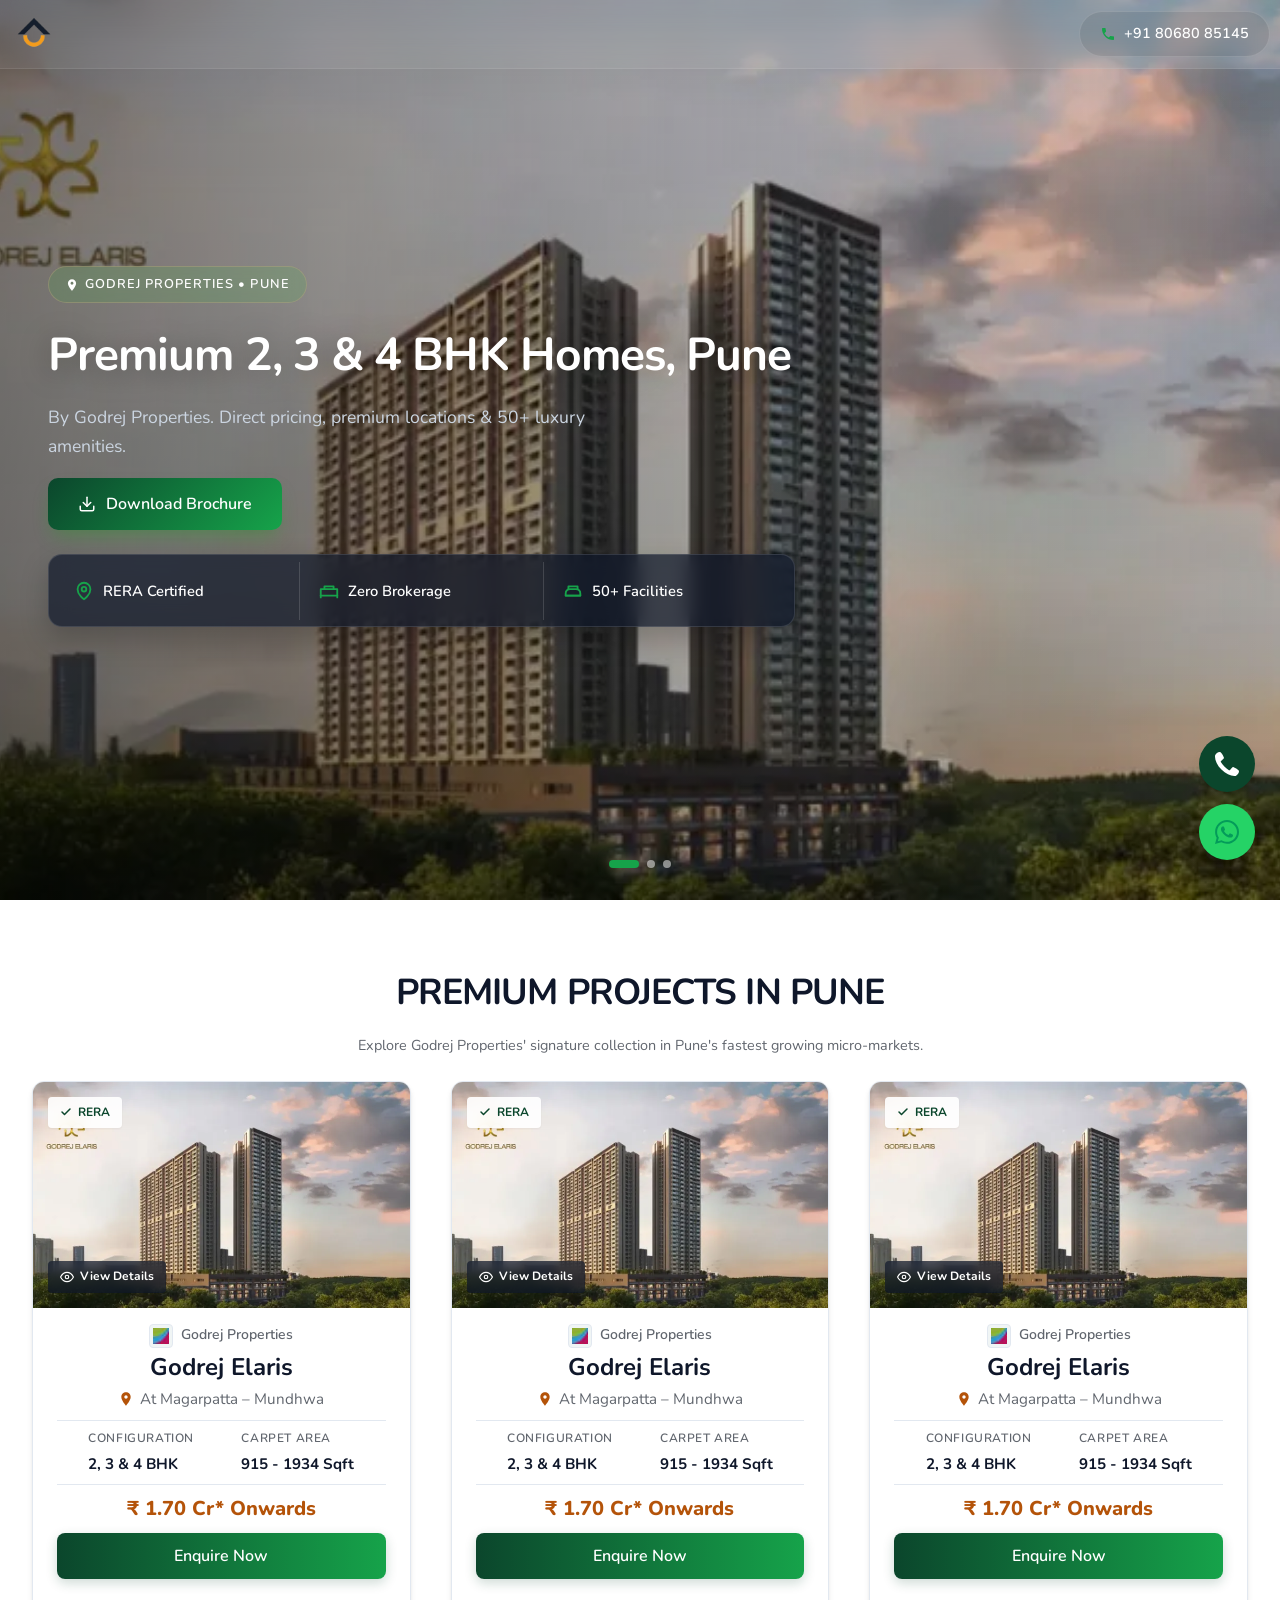
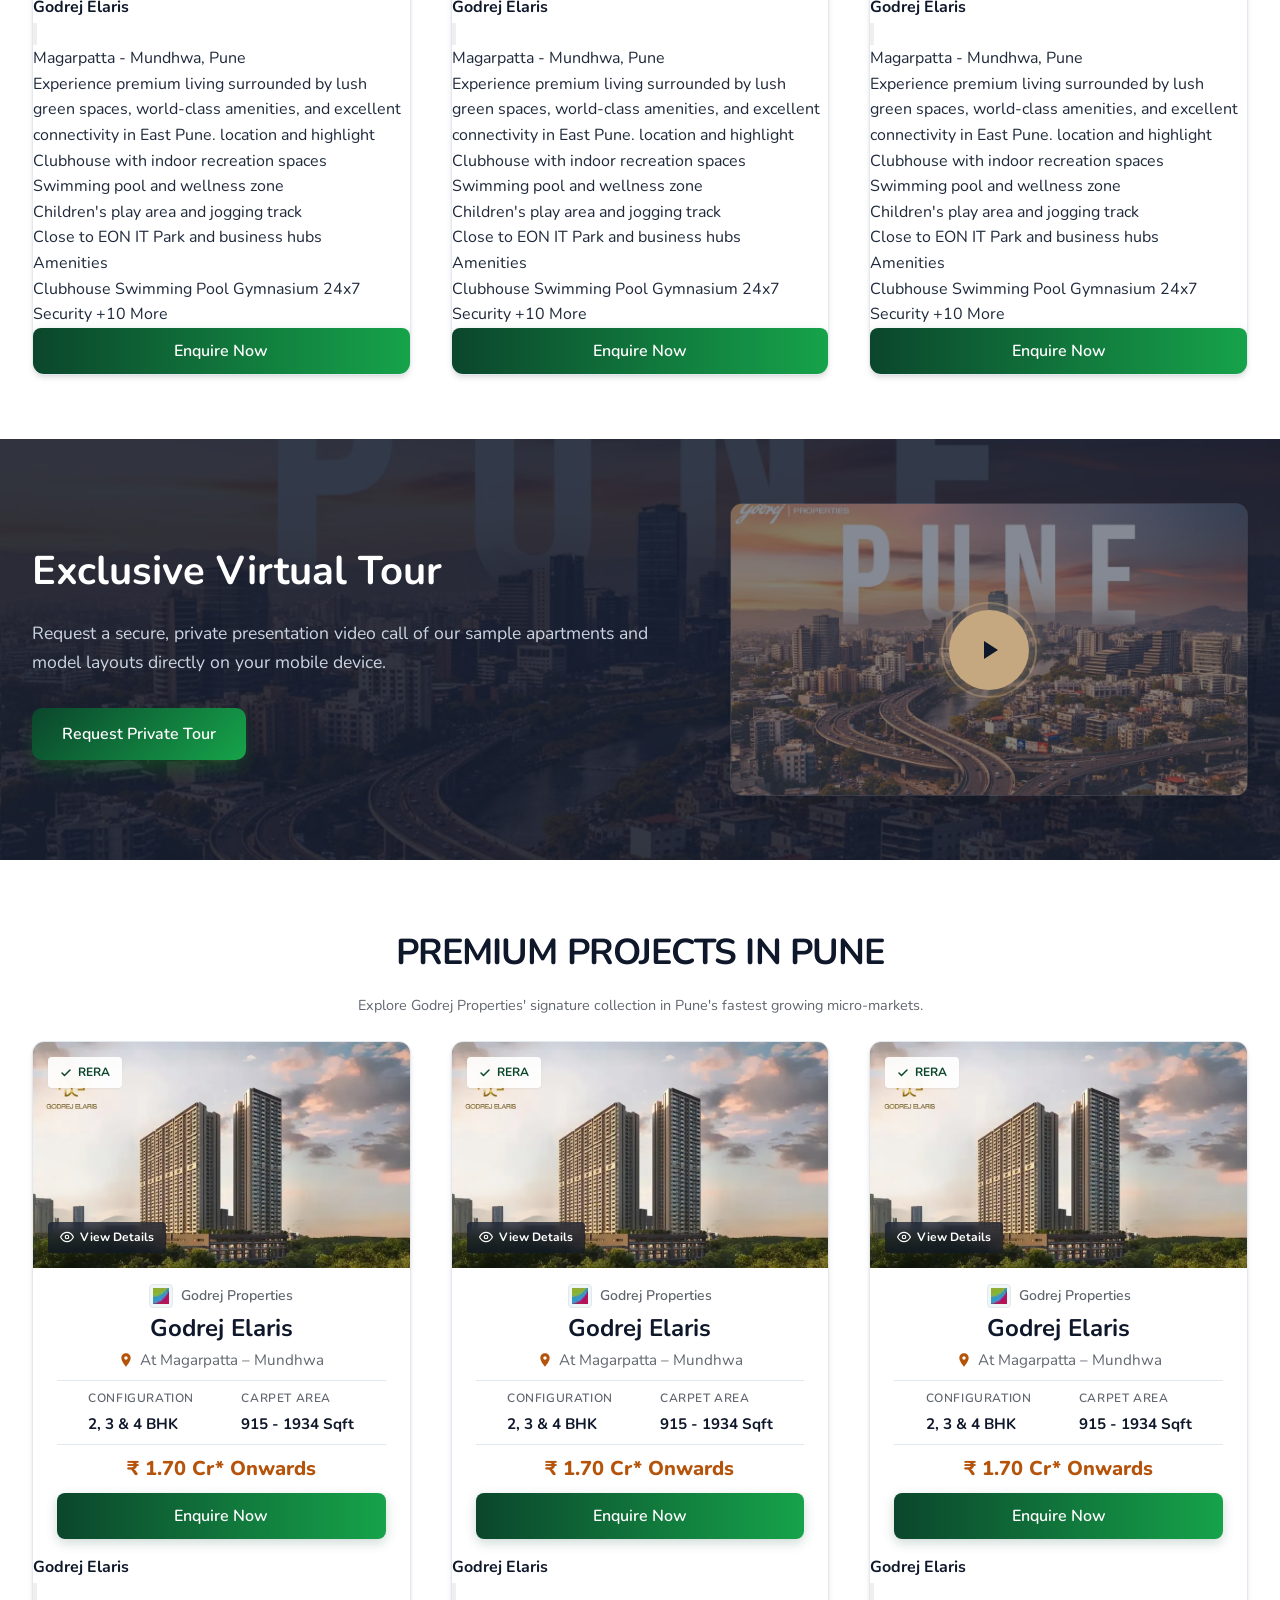
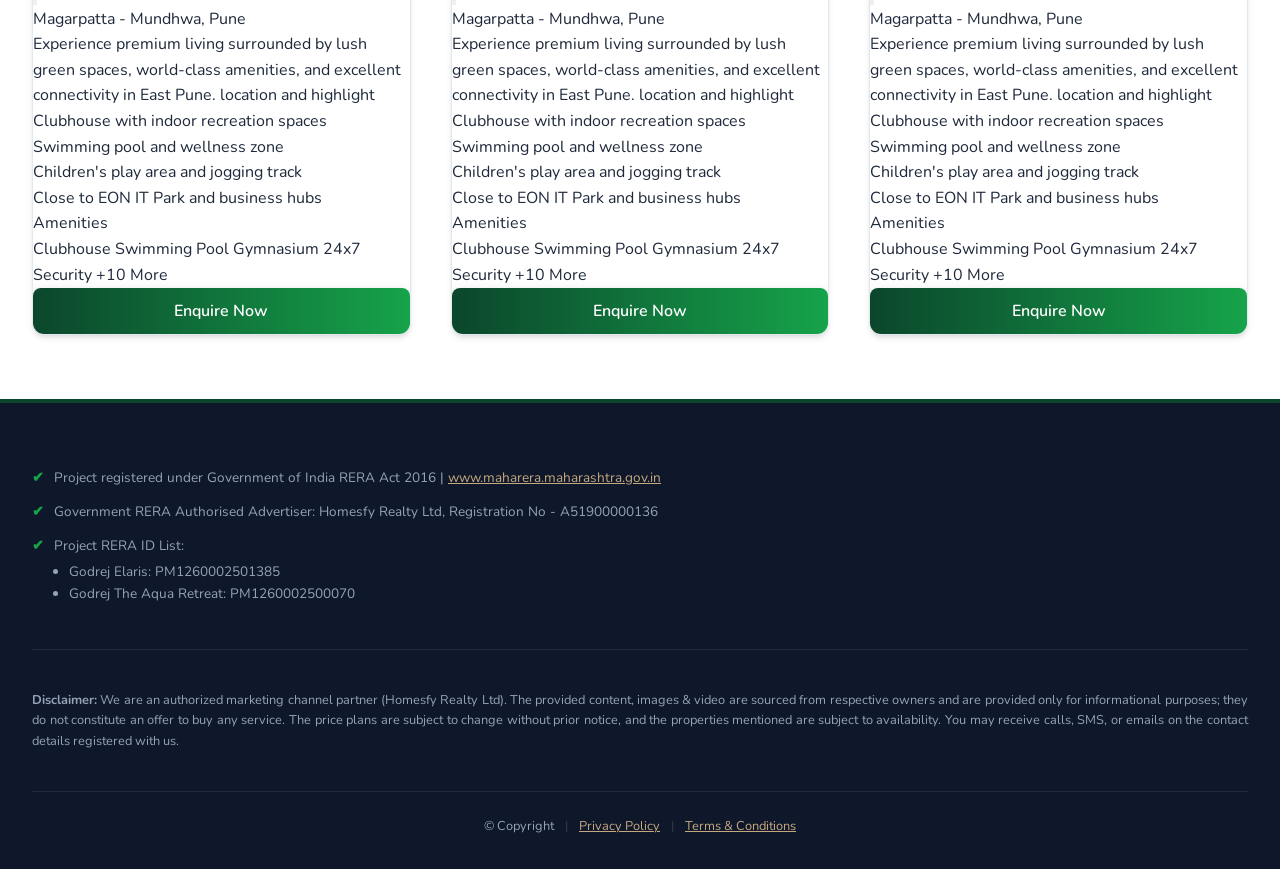
==== commit 7b35bf3c: "Add files via upload" ====
--- a/index.html
+++ b/index.html
@@ -1,741 +1,964 @@
-<!DOCTYPE html>
-<html lang="en">
-
-<head>
-    <!-- Google Tag Manager -->
-    <script>(function (w, d, s, l, i) {
-            w[l] = w[l] || []; w[l].push({
-                'gtm.start':
-                    new Date().getTime(), event: 'gtm.js'
-            }); var f = d.getElementsByTagName(s)[0],
-                j = d.createElement(s), dl = l != 'dataLayer' ? '&l=' + l : ''; j.async = true; j.src =
-                    'https://www.googletagmanager.com/gtm.js?id=' + i + dl; f.parentNode.insertBefore(j, f);
-        })(window, document, 'script', 'dataLayer', 'GTM-KM9DRK9W');</script>
-    <!-- End Google Tag Manager -->
-
-    <meta charset="UTF-8">
-    <meta name="viewport" content="width=device-width, initial-scale=1.0">
-    <title>2, 3 & 4 BHK Apartments, Pune | Price, Floor Plans, Amenities | Download Brochure.</title>
-    <meta name="description"
-        content="Residential projects by Godrej Properties offer beautiful 2, 3 & 4 BHK apartments in Pune with world-class amenities and seamless connectivity for residents.">
-    <meta name="keywords"
-        content="Godrej Kharadi, Godrej Properties Kharadi, Godrej Kharadi Pune, Godrej Upper Kharadi, Godrej Properties Upper Kharadi, Godrej Kharadi New Launch, Godrej New Launch Kharadi, Godrej Upper Kharadi New Launch, Godrej New Launch Upper Kharadi.">
-
-    <link rel="preload" as="image" fetchpriority="high" href="assests/images/banner/banner.webp"
-        media="(min-width:769px)">
-    <link rel="preload" as="image" fetchpriority="high" href="assests/images/banner/banner-480.webp"
-        media="(max-width:768px)">
-    <link rel="shortcut icon" href="assests/images/logo/homesfy-logo.webp" type="image/x-icon">
-    <link rel="preload" as="font" type="font/ttf" href="assests/fonts/Nunito-VariableFont_wght.ttf" crossorigin>
-
-    <style>
-        @font-face {
-            font-family: 'Nunito';
-            src: url(assests/fonts/Nunito-VariableFont_wght.ttf);
-            font-display: swap;
-            font-weight: 400;
-        }
-    </style>
-
-    <link rel="stylesheet" href="assests/css/style.css">
-    <link rel="stylesheet" href="assests/css/main.css">
-</head>
-
-<body>
-    <!-- Google Tag Manager (noscript) -->
-    <noscript><iframe src="https://www.googletagmanager.com/ns.html?id=GTM-KM9DRK9W" height="0" width="0"
-            style="display:none;visibility:hidden"></iframe></noscript>
-    <!-- End Google Tag Manager (noscript) -->
-
-    <!-- Header / Navbar -->
-    <header class="banner-header-desktop">
-        <div class="header-nav">
-            <div class="logo-mark">
-                <img src="assests/images/logo/homesfy-logo.webp" alt="Homesfy Logo" loading="lazy" width="48" height="48">
-            </div>
-            <a href="tel:+918068085145" class="banner-phone-link">
-                <svg viewBox="0 0 24 24"><path d="M6.62 10.79a15.09 15.09 0 006.59 6.59l2.2-2.2a1 1 0 011.01-.24 11.36 11.36 0 003.57.57 1 1 0 011 1V20a1 1 0 01-1 1A17 17 0 013 4a1 1 0 011-1h3.5a1 1 0 011 1 11.36 11.36 0 00.57 3.57 1 1 0 01-.25 1.02z"/></svg>
-                +91 80680 85145
-            </a>
-        </div>
-    </header>
-
-    <!-- Main Content -->
-    <main>
-        <section class="bannersection">
-  <div class="hero-media">
-    <div class="banner-carousel" id="bannerCarousel" aria-label="Banner image carousel">
-      <div class="banner-slide active" style="background-image:url('assests/images/banner/card-lg-1.webp');"></div>
-      <div class="banner-slide" style="background-image:url('assests/images/banner/card-lg-2.webp');"></div>
-      <div class="banner-slide" style="background-image:url('assests/images/banner/card-lg-3.webp');"></div>
-    </div>
-    <div class="bannersection-overlay"></div>
-    <div class="banner-carousel-dots" id="bannerDots" aria-label="Carousel navigation">
-      <button class="carousel-dot active" data-index="0" aria-label="Slide 1"></button>
-      <button class="carousel-dot" data-index="1" aria-label="Slide 2"></button>
-      <button class="carousel-dot" data-index="2" aria-label="Slide 3"></button>
-    </div>
-  </div>
-
-  <div class="hero-grid">
-    <div class="hero-content">
-      <div class="hero-tag">
-        <svg viewBox="0 0 24 24" fill="currentColor"><path d="M12 2C8.13 2 5 5.13 5 9c0 5.25 7 13 7 13s7-7.75 7-13c0-3.87-3.13-7-7-7zm0 9.5c-1.38 0-2.5-1.12-2.5-2.5s1.12-2.5 2.5-2.5 2.5 1.12 2.5 2.5-1.12 2.5-2.5 2.5z"/></svg>
-        Godrej Properties • Pune
-      </div>
-
-      <h1 class="hero-title">Premium <span>2, 3 &amp; 4 BHK</span> Homes, Pune</h1>
-
-      <p class="hero-desc">By Godrej Properties. Direct pricing, premium locations &amp; 50+ luxury amenities.</p>
-
-      <button class="btn-gold desktopBtn popup-trigger" data-subheading="Download Brochure">
-        <svg viewBox="0 0 24 24" fill="none" stroke="currentColor" stroke-width="2" stroke-linecap="round" stroke-linejoin="round"><path d="M21 15v4a2 2 0 0 1-2 2H5a2 2 0 0 1-2-2v-4"></path><polyline points="7 10 12 15 17 10"></polyline><line x1="12" y1="15" x2="12" y2="3"></line></svg>
-        Download Brochure
-      </button>
-
-      <div class="hero-highlights">
-        <div class="highlight-item">
-            <!-- <svg viewBox="0 0 24 24" fill="none" stroke="currentColor" stroke-width="2.5"><polyline points="20 6 9 17 4 12"></polyline></svg> -->
-            RERA Certified</div>
-        <div class="highlight-item">
-            <!-- <svg viewBox="0 0 24 24" fill="none" stroke="currentColor" stroke-width="2.5"><polyline points="20 6 9 17 4 12"></polyline></svg> -->
-            Zero Brokerage</div>
-        <div class="highlight-item">
-            <!-- <svg viewBox="0 0 24 24" fill="none" stroke="currentColor" stroke-width="2.5"><polyline points="20 6 9 17 4 12"></polyline></svg> -->
-            50+ Facilities</div>
-      </div>
-    </div>
-
-    <div class="hero-form-wrapper">
-      <div class="hero-form-card" id="stickyForm">
-        <div class="form-header">
-          <h2 class="form-title">Enquire Now</h2>
-          <p class="form-subtitle">Register to unlock exclusive pricing &amp; offers</p>
-        </div>
-        <form id="ModalFormSlug1" data-tracking-id="form_2">
-          <div class="form-inputContainer">
-            <label class="form-label" for="f-name">Full Name</label>
-            <input id="f-name" type="text" class="form-input form-name" placeholder="Enter your name" required />
-          </div>
-          <div class="form-inputContainer row-split">
-            <div>
-              <label class="form-label" for="f-code">Code</label>
-              <select id="f-code" class="form-input form-country" required>
-                <option value="+91" selected>India (+91)</option>
-                <option value="+1">USA (+1)</option>
-                <option value="+44">UK (+44)</option>
-              </select>
-            </div>
-            <div>
-              <label class="form-label" for="f-number">Mobile Number</label>
-              <input id="f-number" type="text" class="form-input form-number" placeholder="98765 43210" required />
-            </div>
-          </div>
-          <div class="form-inputContainer">
-            <label class="form-label" for="f-project">Project</label>
-            <select id="f-project" class="form-input form-project" required>
-              <option value="6056" disabled selected>Select Project</option>
-              <option value="5780">Godrej Elaris</option>
-              <option value="6023">Godrej Kharadi</option>
-              <option value="6052">The Aqua Retreat</option>
-            </select>
-          </div>
-          <div class="consent-row">
-            <input type="checkbox" id="form-checkbox" checked required />
-            <label for="form-checkbox" class="form-checkboxlabel">I consent to receive updates in accordance with the <a href="https://www.homesfy.co.in/privacy.html" target="_blank" rel="noopener">privacy policy</a></label>
-          </div>
-          <button type="submit" class="form-SubmitBtn">Get Offer Details</button>
-        </form>
-      </div>
-    </div>
-  </div>
-</section>
-
-        <!-- Property Grid Section -->
-        <section class="property-cards-section">
-            <div class="section-container">
-                <div class="section-header">
-                    <h2 class="section-title">Premium Projects in Pune</h2>
-                    <p class="section-subtitle">Explore Godrej Properties' signature collection in Pune's fastest
-                        growing micro-markets.</p>
-                </div>
-
-                <div class="property-cards-container">
-                    <!-- Project 1 -->
-                    <div class="property-card card1" data-project-id="5780">
-                        <div class="image-container">
-                            <picture>
-                                <source srcset="assests/images/banner/card1.webp" media="(max-width: 768px)">
-                                <img src="assests/images/banner/card-lg-1.webp" alt="Godrej Elaris"
-                                    class="property-image" loading="lazy">
-                            </picture>
-                            <div class="rera-badge">
-                                <svg viewBox="0 0 24 24" fill="none" stroke="currentColor" stroke-width="3"
-                                    stroke-linecap="round" stroke-linejoin="round">
-                                    <polyline points="20 6 9 17 4 12"></polyline>
-                                </svg>
-                                <span>RERA</span>
-                            </div>
-                            <div class="view-count">
-                                <svg viewBox="0 0 24 24" fill="none" stroke="currentColor" stroke-width="2"
-                                    stroke-linecap="round" stroke-linejoin="round">
-                                    <path d="M1 12s4-8 11-8 11 8 11 8-4 8-11 8-11-8-11-8z"></path>
-                                    <circle cx="12" cy="12" r="3"></circle>
-                                </svg>
-                                <span>20K Views</span>
-                            </div>
-                        </div>
-                        <div class="content">
-                            <div class="developer-info">
-                                <div class="developer-icon">
-                                    <img src="assests/images/logo/godrej-favicon.webp" alt="Godrej Logo" loading="lazy">
-                                </div>
-                                <span class="developer-name">Godrej Properties</span>
-                            </div>
-                            <h3 class="property-title">Godrej Elaris</h3>
-                            <div class="location">
-                                <svg viewBox="0 0 24 24" fill="currentColor">
-                                    <path
-                                        d="M12 2C8.13 2 5 5.13 5 9c0 5.25 7 13 7 13s7-7.75 7-13c0-3.87-3.13-7-7-7zm0 9.5c-1.38 0-2.5-1.12-2.5-2.5s1.12-2.5 2.5-2.5 2.5 1.12 2.5 2.5-1.12 2.5-2.5 2.5z" />
-                                </svg>
-                                <span>At Magarpatta – Mundhwa</span>
-                            </div>
-                            <div class="property-details">
-                                <div class="detail-item">
-                                    <span class="detail-label">Configuration</span>
-                                    <span class="detail-value">2, 3 & 4 BHK</span>
-                                </div>
-                                <div class="detail-item">
-                                    <span class="detail-label">Carpet Area</span>
-                                    <span class="detail-value">915 - 1934 Sqft</span>
-                                </div>
-                            </div>
-                            <div class="price-range">₹ 1.70 Cr* Onwards</div>
-                            <button class="enquire-now-btn popup-trigger"
-                                data-subheading="Enquire about Godrej Elaris">Enquire Now</button>
-                        </div>
-                    </div>
-
-                    <!-- Project 2 -->
-                    <div class="property-card card2" data-project-id="6023">
-                        <div class="image-container">
-                            <picture>
-                                <source srcset="assests/images/banner/card2.webp" media="(max-width: 768px)">
-                                <img src="assests/images/banner/card-lg-2.webp" alt="Godrej Kharadi"
-                                    class="property-image" loading="lazy">
-                            </picture>
-                            <div class="rera-badge">
-                                <svg viewBox="0 0 24 24" fill="none" stroke="currentColor" stroke-width="3"
-                                    stroke-linecap="round" stroke-linejoin="round">
-                                    <polyline points="20 6 9 17 4 12"></polyline>
-                                </svg>
-                                <span>RERA</span>
-                            </div>
-                            <div class="view-count">
-                                <svg viewBox="0 0 24 24" fill="none" stroke="currentColor" stroke-width="2"
-                                    stroke-linecap="round" stroke-linejoin="round">
-                                    <path d="M1 12s4-8 11-8 11 8 11 8-4 8-11 8-11-8-11-8z"></path>
-                                    <circle cx="12" cy="12" r="3"></circle>
-                                </svg>
-                                <span>10K Views</span>
-                            </div>
-                        </div>
-                        <div class="content">
-                            <div class="developer-info">
-                                <div class="developer-icon">
-                                    <img src="assests/images/logo/godrej-favicon.webp" alt="Godrej Logo" loading="lazy">
-                                </div>
-                                <span class="developer-name">Godrej Properties</span>
-                            </div>
-                            <h3 class="property-title">Godrej Kharadi</h3>
-                            <div class="location">
-                                <svg viewBox="0 0 24 24" fill="currentColor">
-                                    <path
-                                        d="M12 2C8.13 2 5 5.13 5 9c0 5.25 7 13 7 13s7-7.75 7-13c0-3.87-3.13-7-7-7zm0 9.5c-1.38 0-2.5-1.12-2.5-2.5s1.12-2.5 2.5-2.5 2.5 1.12 2.5 2.5-1.12 2.5-2.5 2.5z" />
-                                </svg>
-                                <span>At Kharadi IT Park Road</span>
-                            </div>
-                            <div class="property-details">
-                                <div class="detail-item">
-                                    <span class="detail-label">Configuration</span>
-                                    <span class="detail-value">2, 3 & 4 BHK</span>
-                                </div>
-                                <div class="detail-item">
-                                    <span class="detail-label">Carpet Area</span>
-                                    <span class="detail-value">725 - 1650 Sqft</span>
-                                </div>
-                            </div>
-                            <div class="price-range">₹ 1.25 Cr* Onwards</div>
-                            <button class="enquire-now-btn popup-trigger"
-                                data-subheading="Enquire about Godrej Kharadi">Enquire Now</button>
-                        </div>
-                    </div>
-
-                    <!-- Project 3 -->
-                    <div class="property-card card3" data-project-id="6052">
-                        <div class="image-container">
-                            <picture>
-                                <source srcset="assests/images/banner/card3.webp" media="(max-width: 768px)">
-                                <img src="assests/images/banner/card-lg-3.webp" alt="The Aqua Retreat"
-                                    class="property-image" loading="lazy">
-                            </picture>
-                            <div class="rera-badge">
-                                <svg viewBox="0 0 24 24" fill="none" stroke="currentColor" stroke-width="3"
-                                    stroke-linecap="round" stroke-linejoin="round">
-                                    <polyline points="20 6 9 17 4 12"></polyline>
-                                </svg>
-                                <span>RERA</span>
-                            </div>
-                            <div class="view-count">
-                                <svg viewBox="0 0 24 24" fill="none" stroke="currentColor" stroke-width="2"
-                                    stroke-linecap="round" stroke-linejoin="round">
-                                    <path d="M1 12s4-8 11-8 11 8 11 8-4 8-11 8-11-8-11-8z"></path>
-                                    <circle cx="12" cy="12" r="3"></circle>
-                                </svg>
-                                <span>15K Views</span>
-                            </div>
-                        </div>
-                        <div class="content">
-                            <div class="developer-info">
-                                <div class="developer-icon">
-                                    <img src="assests/images/logo/godrej-favicon.webp" alt="Godrej Logo" loading="lazy">
-                                </div>
-                                <span class="developer-name">Godrej Properties</span>
-                            </div>
-                            <h3 class="property-title">The Aqua Retreat</h3>
-                            <div class="location">
-                                <svg viewBox="0 0 24 24" fill="currentColor">
-                                    <path
-                                        d="M12 2C8.13 2 5 5.13 5 9c0 5.25 7 13 7 13s7-7.75 7-13c0-3.87-3.13-7-7-7zm0 9.5c-1.38 0-2.5-1.12-2.5-2.5s1.12-2.5 2.5-2.5 2.5 1.12 2.5 2.5-1.12 2.5-2.5 2.5z" />
-                                </svg>
-                                <span>At Hinjawadi Phase 1</span>
-                            </div>
-                            <div class="property-details">
-                                <div class="detail-item">
-                                    <span class="detail-label">Configuration</span>
-                                    <span class="detail-value">2, 3 & 4 BHK</span>
-                                </div>
-                                <div class="detail-item">
-                                    <span class="detail-label">Carpet Area</span>
-                                    <span class="detail-value">873 - 1082 Sqft</span>
-                                </div>
-                            </div>
-                            <div class="price-range">₹ 1.21 Cr* Onwards</div>
-                            <button class="enquire-now-btn popup-trigger"
-                                data-subheading="Enquire about The Aqua Retreat">Enquire Now</button>
-                        </div>
-                    </div>
-                </div>
-            </div>
-        </section>
-
-        <!-- Video tour CTA Section -->
-        <section class="video-cta-section">
-            <div class="section-container">
-                <div class="video-cta-grid">
-                    <div class="video-cta-text">
-                        <h2>Exclusive Virtual Tour</h2>
-                        <p>Request a secure, private presentation video call of our sample apartments and model layouts
-                            directly on your mobile device.</p>
-                        <button class="btn-gold popup-trigger"
-                            data-subheading="Request Private Video Presentation Tour">
-                            Request Private Tour
-                        </button>
-                    </div>
-                    <div class="video-preview-wrapper">
-                        <img src="assests/images/banner/banner.webp" alt="Video presentation preview"
-                            class="video-preview-img">
-                        <div class="video-play-overlay popup-trigger" data-subheading="Play Presentation Video Tour">
-                            <div class="play-btn-circle">
-                                <svg viewBox="0 0 24 24" fill="currentColor">
-                                    <polygon points="5 3 19 12 5 21 5 3"></polygon>
-                                </svg>
-                            </div>
-                        </div>
-                    </div>
-                </div>
-            </div>
-        </section>
-
-        <section class="property-cards-section">
-            <div class="section-container">
-                <div class="section-header">
-                    <h2 class="section-title">Premium Projects in Pune</h2>
-                    <p class="section-subtitle">Explore Godrej Properties' signature collection in Pune's fastest
-                        growing micro-markets.</p>
-                </div>
-
-                <div class="property-cards-container">
-                    <!-- Project 1 -->
-                    <div class="property-card card1" data-project-id="5780">
-                        <div class="image-container">
-                            <picture>
-                                <source srcset="assests/images/banner/card1.webp" media="(max-width: 768px)">
-                                <img src="assests/images/banner/card-lg-1.webp" alt="Godrej Elaris"
-                                    class="property-image" loading="lazy">
-                            </picture>
-                            <div class="rera-badge">
-                                <svg viewBox="0 0 24 24" fill="none" stroke="currentColor" stroke-width="3"
-                                    stroke-linecap="round" stroke-linejoin="round">
-                                    <polyline points="20 6 9 17 4 12"></polyline>
-                                </svg>
-                                <span>RERA</span>
-                            </div>
-                            <div class="view-count">
-                                <svg viewBox="0 0 24 24" fill="none" stroke="currentColor" stroke-width="2"
-                                    stroke-linecap="round" stroke-linejoin="round">
-                                    <path d="M1 12s4-8 11-8 11 8 11 8-4 8-11 8-11-8-11-8z"></path>
-                                    <circle cx="12" cy="12" r="3"></circle>
-                                </svg>
-                                <span>20K Views</span>
-                            </div>
-                        </div>
-                        <div class="content">
-                            <div class="developer-info">
-                                <div class="developer-icon">
-                                    <img src="assests/images/logo/godrej-favicon.webp" alt="Godrej Logo" loading="lazy">
-                                </div>
-                                <span class="developer-name">Godrej Properties</span>
-                            </div>
-                            <h3 class="property-title">Godrej Elaris</h3>
-                            <div class="location">
-                                <svg viewBox="0 0 24 24" fill="currentColor">
-                                    <path
-                                        d="M12 2C8.13 2 5 5.13 5 9c0 5.25 7 13 7 13s7-7.75 7-13c0-3.87-3.13-7-7-7zm0 9.5c-1.38 0-2.5-1.12-2.5-2.5s1.12-2.5 2.5-2.5 2.5 1.12 2.5 2.5-1.12 2.5-2.5 2.5z" />
-                                </svg>
-                                <span>At Magarpatta – Mundhwa</span>
-                            </div>
-                            <div class="property-details">
-                                <div class="detail-item">
-                                    <span class="detail-label">Configuration</span>
-                                    <span class="detail-value">2, 3 & 4 BHK</span>
-                                </div>
-                                <div class="detail-item">
-                                    <span class="detail-label">Carpet Area</span>
-                                    <span class="detail-value">915 - 1934 Sqft</span>
-                                </div>
-                            </div>
-                            <div class="price-range">₹ 1.70 Cr* Onwards</div>
-                            <button class="enquire-now-btn popup-trigger"
-                                data-subheading="Enquire about Godrej Elaris">Enquire Now</button>
-                        </div>
-                    </div>
-
-                    <!-- Project 2 -->
-                    <div class="property-card card2" data-project-id="6023">
-                        <div class="image-container">
-                            <picture>
-                                <source srcset="assests/images/banner/card2.webp" media="(max-width: 768px)">
-                                <img src="assests/images/banner/card-lg-2.webp" alt="Godrej Kharadi"
-                                    class="property-image" loading="lazy">
-                            </picture>
-                            <div class="rera-badge">
-                                <svg viewBox="0 0 24 24" fill="none" stroke="currentColor" stroke-width="3"
-                                    stroke-linecap="round" stroke-linejoin="round">
-                                    <polyline points="20 6 9 17 4 12"></polyline>
-                                </svg>
-                                <span>RERA</span>
-                            </div>
-                            <div class="view-count">
-                                <svg viewBox="0 0 24 24" fill="none" stroke="currentColor" stroke-width="2"
-                                    stroke-linecap="round" stroke-linejoin="round">
-                                    <path d="M1 12s4-8 11-8 11 8 11 8-4 8-11 8-11-8-11-8z"></path>
-                                    <circle cx="12" cy="12" r="3"></circle>
-                                </svg>
-                                <span>10K Views</span>
-                            </div>
-                        </div>
-                        <div class="content">
-                            <div class="developer-info">
-                                <div class="developer-icon">
-                                    <img src="assests/images/logo/godrej-favicon.webp" alt="Godrej Logo" loading="lazy">
-                                </div>
-                                <span class="developer-name">Godrej Properties</span>
-                            </div>
-                            <h3 class="property-title">Godrej Kharadi</h3>
-                            <div class="location">
-                                <svg viewBox="0 0 24 24" fill="currentColor">
-                                    <path
-                                        d="M12 2C8.13 2 5 5.13 5 9c0 5.25 7 13 7 13s7-7.75 7-13c0-3.87-3.13-7-7-7zm0 9.5c-1.38 0-2.5-1.12-2.5-2.5s1.12-2.5 2.5-2.5 2.5 1.12 2.5 2.5-1.12 2.5-2.5 2.5z" />
-                                </svg>
-                                <span>At Kharadi IT Park Road</span>
-                            </div>
-                            <div class="property-details">
-                                <div class="detail-item">
-                                    <span class="detail-label">Configuration</span>
-                                    <span class="detail-value">2, 3 & 4 BHK</span>
-                                </div>
-                                <div class="detail-item">
-                                    <span class="detail-label">Carpet Area</span>
-                                    <span class="detail-value">725 - 1650 Sqft</span>
-                                </div>
-                            </div>
-                            <div class="price-range">₹ 1.10 Cr* - 1.25 Cr* Onwards</div>
-                            <button class="enquire-now-btn popup-trigger"
-                                data-subheading="Enquire about Godrej Kharadi">Enquire Now</button>
-                        </div>
-                    </div>
-
-                    <!-- Project 3 -->
-                    <div class="property-card card3" data-project-id="6052">
-                        <div class="image-container">
-                            <picture>
-                                <source srcset="assests/images/banner/card3.webp" media="(max-width: 768px)">
-                                <img src="assests/images/banner/card-lg-3.webp" alt="The Aqua Retreat"
-                                    class="property-image" loading="lazy">
-                            </picture>
-                            <div class="rera-badge">
-                                <svg viewBox="0 0 24 24" fill="none" stroke="currentColor" stroke-width="3"
-                                    stroke-linecap="round" stroke-linejoin="round">
-                                    <polyline points="20 6 9 17 4 12"></polyline>
-                                </svg>
-                                <span>RERA</span>
-                            </div>
-                            <div class="view-count">
-                                <svg viewBox="0 0 24 24" fill="none" stroke="currentColor" stroke-width="2"
-                                    stroke-linecap="round" stroke-linejoin="round">
-                                    <path d="M1 12s4-8 11-8 11 8 11 8-4 8-11 8-11-8-11-8z"></path>
-                                    <circle cx="12" cy="12" r="3"></circle>
-                                </svg>
-                                <span>15K Views</span>
-                            </div>
-                        </div>
-                        <div class="content">
-                            <div class="developer-info">
-                                <div class="developer-icon">
-                                    <img src="assests/images/logo/godrej-favicon.webp" alt="Godrej Logo" loading="lazy">
-                                </div>
-                                <span class="developer-name">Godrej Properties</span>
-                            </div>
-                            <h3 class="property-title">The Aqua Retreat</h3>
-                            <div class="location">
-                                <svg viewBox="0 0 24 24" fill="currentColor">
-                                    <path
-                                        d="M12 2C8.13 2 5 5.13 5 9c0 5.25 7 13 7 13s7-7.75 7-13c0-3.87-3.13-7-7-7zm0 9.5c-1.38 0-2.5-1.12-2.5-2.5s1.12-2.5 2.5-2.5 2.5 1.12 2.5 2.5-1.12 2.5-2.5 2.5z" />
-                                </svg>
-                                <span>At Hinjawadi Phase 1</span>
-                            </div>
-                            <div class="property-details">
-                                <div class="detail-item">
-                                    <span class="detail-label">Configuration</span>
-                                    <span class="detail-value">2, 3 & 4 BHK</span>
-                                </div>
-                                <div class="detail-item">
-                                    <span class="detail-label">Carpet Area</span>
-                                    <span class="detail-value">873 - 1082 Sqft</span>
-                                </div>
-                            </div>
-                            <div class="price-range">₹ 1.21 Cr* Onwards</div>
-                            <button class="enquire-now-btn popup-trigger"
-                                data-subheading="Enquire about The Aqua Retreat">Enquire Now</button>
-                        </div>
-                    </div>
-                </div>
-            </div>
-        </section>
-    </main>
-
-    <!-- Popup Modal Form wrapper -->
-    <section class="section-popup-form" role="alertdialog" aria-labelledby="popup-form-heading">
-        <div class="popup-form-overlay" id="modalFormOverlay"></div>
-        <div class="popup-form-container" id="modalFormContainer">
-            <button class="popup-form-close" role="button" aria-label="Close Popup Form">&times;</button>
-            <form id="ModalFormSlug2" data-tracking-id="form_2">
-                <img src="assests/images/logo/homesfy-logo.webp" alt="Homesfy Logo" width="100" height="40"
-                    loading="lazy">
-                <h3 class="popup-form-heading" id="popup-form-heading">Enquire Now</h3>
-                <p class="section-subheading popupform-subheading" id="popupform-subheading"></p>
-                <hr style="margin-bottom: 20px; border: 0; border-top: 1px solid var(--border-color);">
-
-                <div class="popupform-inputcontainer">
-                    <input class="popupform-input form-name" placeholder="Enter Name" autocomplete="name" required
-                        aria-label="Enter Your Name" id="popupform-name">
-                </div>
-                <div class="popupform-inputcontainer">
-                    <select id="popupform-select" class="popupform-input form-country" required
-                        aria-label="Select Country Code">
-                        <!-- Filled by countrydata.js -->
-                    </select>
-                </div>
-                <div class="popupform-inputcontainer">
-                    <input class="popupform-input form-number" placeholder="Enter Mobile Number" autocomplete="mobile"
-                        required aria-label="Enter Your Mobile Number" id="popupform-number">
-                </div>
-                <div class="popupform-inputcontainer">
-                    <select class="popupform-input form-project" aria-label="Select Project"
-                        required>
-                        <option value=6056 disabled selected>Select Project</option>
-                        <option value=5780>Godrej Elaris</option>
-                        <option value=6023>Godrej Kharadi</option>
-                        <option value=6052>The Aqua Retreat</option>
-                    </select>
-                </div>
-                
-                <div class="popupform-inputcontainer"
-                    style="display: flex; align-items: flex-start; gap: 10px; text-align: left;">
-                    <input type="checkbox" id="popupform-checkbox" checked required
-                        aria-label="I consent to the use of provided data in accordance with the Privacy Policy">
-                    <label for="popupform-checkbox" class="bannerform-checkboxlabel">I consent to receive updates in
-                        accordance with the <a href="https://www.homesfy.co.in/privacy.html" target="_blank"
-                            style="color: var(--primary-green-light);">privacy policy</a></label>
-                </div>
-                <div class="popupform-inputcontainer">
-                    <input type="submit" value="Submit Now" class="popupform-submitBtn" role="button"
-                        aria-label="Submit Form">
-                </div>
-            </form>
-        </div>
-    </section>
-
-    <!-- Desktop Side Widgets -->
-    <section class="ivr-container-desktop">
-        <div class="ivr-desktop-buttons">
-            <a href="#" class="ivr-phoneIcon-desktop IVR_Phone_No_Url" aria-label="Call Support">
-                <img src="assests/images/icons/call.svg" alt="Call" width="24" height="24" loading="lazy">
-            </a>
-            <a href="" target="_blank" rel="noopener noreferrer" class="ivr-whatsapp-desktop whatsapp_url"
-                aria-label="Chat with advisor">
-                <img src="assests/images/icons/whatsapp.svg" alt="Whatsapp" width="24" height="24" loading="lazy">
-            </a>
-        </div>
-    </section>
-
-    <!-- Mobile Bottom Fixed Navigation -->
-    <section class="ivr-container">
-        <div class="ivr-flexContainer">
-            <a class="ivr-phoneIcon IVR_Phone_No_Url ivr_button" aria-label="Call Support" href="tel:">
-                <img src="assests/images/icons/call.svg" alt="Call" width="20" height="20" loading="lazy"> Call
-            </a>
-            <button class="ivr-siteVisitBtn popup-trigger ivr_button" data-subheading="Book Free Site Visit"
-                aria-label="Book Free Site Visit">
-                Book Visit
-                <img src="assests/images/icons/sitevisit.webp" alt="Site Visit" width="20" height="20" loading="lazy">
-            </button>
-            <a class="ivr-whatsapp whatsapp_url ivr_button" aria-label="Chat with advisor" href="" target="_blank"
-                rel="noopener noreferrer">
-                <img src="assests/images/icons/whatsapp.svg" alt="Whatsapp" width="20" height="20" loading="lazy">
-                Whatsapp
-            </a>
-        </div>
-    </section>
-
-    <!-- Footer -->
-    <footer class="footer-container" role="contentinfo" aria-label="Footer" id="footer">
-        <div class="footer-rera-info">
-            <div class="footer-rera-item">
-                <span class="footer-rera-checkmark" aria-hidden="true">✔</span>
-                <span class="footer-rera-text">
-                    Project registered under Government of India RERA Act 2016 |
-                    <a href="https://maharera.maharashtra.gov.in/" target="_blank" rel="noopener noreferrer"
-                        class="footer-rera-link" role="link">
-                        www.maharera.maharashtra.gov.in
-                    </a>
-                </span>
-            </div>
-            <div class="footer-rera-item">
-                <span class="footer-rera-checkmark" aria-hidden="true">✔</span>
-                <span class="footer-rera-text">
-                    Government RERA Authorised Advertiser: Homesfy Realty Ltd, Registration No - A51900000136
-                </span>
-            </div>
-            <div class="footer-rera-item">
-                <span class="footer-rera-checkmark" aria-hidden="true">✔</span>
-                <span class="footer-rera-text">
-                    Project RERA ID List:
-                    <span class="clampText">
-                        <ul style="list-style-position: outside; padding: 5px 15px 0;">
-                            <li>Godrej Elaris: PM1260002501385</li>
-                            <li>Godrej The Aqua Retreat: PM1260002500070</li>
-                        </ul>
-                    </span>
-                </span>
-            </div>
-        </div>
-
-        <div>
-            <p class="footer-disclaimer-text">
-                <strong>Disclaimer: </strong> We are an authorized marketing channel partner (Homesfy Realty Ltd). The
-                provided content, images & video are sourced from respective owners and are provided only for
-                informational purposes; they do not constitute an offer to buy any service. The price plans are subject
-                to change without prior notice, and the properties mentioned are subject to availability. You may
-                receive calls, SMS, or emails on the contact details registered with us.
-            </p>
-        </div>
-
-        <div class="footer-links-container">
-            &copy; Copyright
-            <span class="footer-separator">|</span>
-            <a href="https://www.homesfy.co.in/privacy.html" target="_blank" rel="noopener noreferrer"
-                class="footer-rera-link" role="link">Privacy Policy</a>
-            <span class="footer-separator">|</span>
-            <a href="https://www.homesfy.co.in/terms.html" target="_blank" rel="noopener noreferrer"
-                class="footer-rera-link" role="link">Terms & Conditions</a>
-        </div>
-    </footer>
-
-    <!-- Scripts -->
-    <script src="assests/js/script.js" defer></script>
-    <script src="assests/js/api.js" defer></script>
-    <script src="assests/js/custom.js" defer></script>
-    <script src="assests/js/countrydata.js" defer></script>
-
-    <!-- Header Blur & Carousel Script -->
-    <script>
-        document.addEventListener('DOMContentLoaded', () => {
-
-            // Sticky header glassmorphism state
-            const header = document.querySelector('.banner-header-desktop');
-            const phoneLink = document.querySelector('.banner-phone-link');
-            window.addEventListener('scroll', () => {
-                    if (window.scrollY > 50) {
-                        header.style.background = 'rgba(255, 255, 255, 0.95)';
-                        header.style.boxShadow = '0 10px 15px -3px rgba(0, 0, 0, 0.05)';
-                        phoneLink.style.color = '#0f172a';
-                    } else {
-                        header.style.background = 'rgba(255, 255, 255, 0.08)';
-                        header.style.boxShadow = 'none';
-                        phoneLink.style.color = '#fff';
-                    }
-            });
-
-            // Banner Carousel
-            const slides = document.querySelectorAll('.banner-slide');
-            const dots = document.querySelectorAll('.carousel-dot');
-            let current = 0;
-            let timer;
-
-            function goTo(index) {
-                slides[current].classList.remove('active');
-                dots[current].classList.remove('active');
-                current = (index + slides.length) % slides.length;
-                slides[current].classList.add('active');
-                dots[current].classList.add('active');
-            }
-
-            function next() {
-                goTo(current + 1);
-            }
-
-            function startTimer() {
-                timer = setInterval(next, 4000);
-            }
-
-            function resetTimer() {
-                clearInterval(timer);
-                startTimer();
-            }
-
-            // Dot click navigation
-            dots.forEach(dot => {
-                dot.addEventListener('click', () => {
-                    goTo(parseInt(dot.dataset.index));
-                    resetTimer();
-                });
-            });
-
-            startTimer();
-        });
-    </script>
-</body>
-
-</html>+<!DOCTYPE html>
+<html lang="en">
+
+<head>
+    <!-- Google Tag Manager -->
+    <script>(function (w, d, s, l, i) {
+            w[l] = w[l] || []; w[l].push({
+                'gtm.start':
+                    new Date().getTime(), event: 'gtm.js'
+            }); var f = d.getElementsByTagName(s)[0],
+                j = d.createElement(s), dl = l != 'dataLayer' ? '&l=' + l : ''; j.async = true; j.src =
+                    'https://www.googletagmanager.com/gtm.js?id=' + i + dl; f.parentNode.insertBefore(j, f);
+        })(window, document, 'script', 'dataLayer', 'GTM-KM9DRK9W');</script>
+    <!-- End Google Tag Manager -->
+
+    <meta charset="UTF-8">
+    <meta name="viewport" content="width=device-width, initial-scale=1.0">
+    <title>2, 3 & 4 BHK Apartments, Pune | Price, Floor Plans, Amenities | Download Brochure.</title>
+    <meta name="description"
+        content="Residential projects by Godrej Properties offer beautiful 2, 3 & 4 BHK apartments in Pune with world-class amenities and seamless connectivity for residents.">
+    <meta name="keywords"
+        content="Godrej Kharadi, Godrej Properties Kharadi, Godrej Kharadi Pune, Godrej Upper Kharadi, Godrej Properties Upper Kharadi, Godrej Kharadi New Launch, Godrej New Launch Kharadi, Godrej Upper Kharadi New Launch, Godrej New Launch Upper Kharadi.">
+
+    <link rel="preload" as="image" fetchpriority="high" href="assests/images/banner/banner.webp"
+        media="(min-width:769px)">
+    <link rel="preload" as="image" fetchpriority="high" href="assests/images/banner/banner-480.webp"
+        media="(max-width:768px)">
+    <link rel="shortcut icon" href="assests/images/logo/homesfy-logo.webp" type="image/x-icon">
+    <link rel="preload" as="font" type="font/ttf" href="assests/fonts/Nunito-VariableFont_wght.ttf" crossorigin>
+
+    <style>
+        @font-face {
+            font-family: 'Nunito';
+            src: url(assests/fonts/Nunito-VariableFont_wght.ttf);
+            font-display: swap;
+            font-weight: 400;
+        }
+    </style>
+
+    <link rel="stylesheet" href="assests/css/style.css">
+    <link rel="stylesheet" href="assests/css/main.css">
+</head>
+
+<body>
+    <!-- Google Tag Manager (noscript) -->
+    <noscript><iframe src="https://www.googletagmanager.com/ns.html?id=GTM-KM9DRK9W" height="0" width="0"
+            style="display:none;visibility:hidden"></iframe></noscript>
+    <!-- End Google Tag Manager (noscript) -->
+
+    
+    <!-- Header / Navbar -->
+    <header class="banner-header-desktop">
+        <div class="header-nav">
+            <div class="logo-mark">
+                <img src="assests/images/logo/homesfy-logo.webp" alt="Homesfy Logo" loading="lazy" width="48" height="48">
+            </div>
+            <a href="tel:+918068085145" class="banner-phone-link">
+                <svg viewBox="0 0 24 24"><path d="M6.62 10.79a15.09 15.09 0 006.59 6.59l2.2-2.2a1 1 0 011.01-.24 11.36 11.36 0 003.57.57 1 1 0 011 1V20a1 1 0 01-1 1A17 17 0 013 4a1 1 0 011-1h3.5a1 1 0 011 1 11.36 11.36 0 00.57 3.57 1 1 0 01-.25 1.02z"/></svg>
+                +91 80680 85145
+            </a>
+        </div>
+    </header>
+
+    <!-- Main Content -->
+    <main>
+        <section class="bannersection">
+  <div class="hero-media">
+    <div class="banner-carousel" id="bannerCarousel" aria-label="Banner image carousel">
+      <div class="banner-slide active" style="background-image:url('assests/images/banner/card-lg-1.webp');"></div>
+      <div class="banner-slide" style="background-image:url('assests/images/banner/card-lg-2.webp');"></div>
+      <div class="banner-slide" style="background-image:url('assests/images/banner/card-lg-3.webp');"></div>
+    </div>
+    <div class="bannersection-overlay"></div>
+    <div class="banner-carousel-dots" id="bannerDots" aria-label="Carousel navigation">
+      <button class="carousel-dot active" data-index="0" aria-label="Slide 1"></button>
+      <button class="carousel-dot" data-index="1" aria-label="Slide 2"></button>
+      <button class="carousel-dot" data-index="2" aria-label="Slide 3"></button>
+    </div>
+  </div>
+
+  <div class="hero-grid">
+    <div class="hero-content">
+      <div class="hero-tag">
+        <svg viewBox="0 0 24 24" fill="currentColor"><path d="M12 2C8.13 2 5 5.13 5 9c0 5.25 7 13 7 13s7-7.75 7-13c0-3.87-3.13-7-7-7zm0 9.5c-1.38 0-2.5-1.12-2.5-2.5s1.12-2.5 2.5-2.5 2.5 1.12 2.5 2.5-1.12 2.5-2.5 2.5z"/></svg>
+        Godrej Properties • Pune
+      </div>
+
+      <h1 class="hero-title">Premium <span>2, 3 &amp; 4 BHK</span> Homes, Pune</h1>
+
+      <p class="hero-desc">By Godrej Properties. Direct pricing, premium locations &amp; 50+ luxury amenities.</p>
+
+      <button class="btn-gold desktopBtn popup-trigger" data-subheading="Download Brochure">
+        <svg viewBox="0 0 24 24" fill="none" stroke="currentColor" stroke-width="2" stroke-linecap="round" stroke-linejoin="round"><path d="M21 15v4a2 2 0 0 1-2 2H5a2 2 0 0 1-2-2v-4"></path><polyline points="7 10 12 15 17 10"></polyline><line x1="12" y1="15" x2="12" y2="3"></line></svg>
+        Download Brochure
+      </button>
+
+      <div class="hero-highlights">
+        <div class="highlight-item">
+            <!-- <svg viewBox="0 0 24 24" fill="none" stroke="currentColor" stroke-width="2.5"><polyline points="20 6 9 17 4 12"></polyline></svg> -->
+            RERA Certified</div>
+        <div class="highlight-item">
+            <!-- <svg viewBox="0 0 24 24" fill="none" stroke="currentColor" stroke-width="2.5"><polyline points="20 6 9 17 4 12"></polyline></svg> -->
+            Zero Brokerage</div>
+        <div class="highlight-item">
+            <!-- <svg viewBox="0 0 24 24" fill="none" stroke="currentColor" stroke-width="2.5"><polyline points="20 6 9 17 4 12"></polyline></svg> -->
+            50+ Facilities</div>
+      </div>
+    </div>
+
+    <div class="hero-form-wrapper">
+      <div class="hero-form-card" id="stickyForm">
+        <div class="form-header">
+          <h2 class="form-title">Enquire Now</h2>
+          <p class="form-subtitle">Register to unlock exclusive pricing &amp; offers</p>
+        </div>
+        <form id="ModalFormSlug1" data-tracking-id="form_2">
+          <div class="form-inputContainer">
+            <label class="form-label" for="f-name">Full Name</label>
+            <input id="f-name" type="text" class="form-input form-name" placeholder="Enter your name" required />
+          </div>
+          <div class="form-inputContainer row-split">
+            <div>
+              <label class="form-label" for="f-code">Code</label>
+              <select id="f-code" class="form-input form-country" required>
+                <option value="+91" selected>India (+91)</option>
+                <option value="+1">USA (+1)</option>
+                <option value="+44">UK (+44)</option>
+              </select>
+            </div>
+            <div>
+              <label class="form-label" for="f-number">Mobile Number</label>
+              <input id="f-number" type="text" class="form-input form-number" placeholder="98765 43210" required />
+            </div>
+          </div>
+          <div class="form-inputContainer">
+            <label class="form-label" for="f-project">Project</label>
+            <select id="f-project" class="form-input form-project" required>
+              <option value="6056" disabled selected>Select Project</option>
+              <option value="5780">Godrej Elaris</option>
+              <option value="6023">Godrej Kharadi</option>
+              <option value="6052">The Aqua Retreat</option>
+            </select>
+          </div>
+          <div class="consent-row">
+            <input type="checkbox" id="form-checkbox" checked required />
+            <label for="form-checkbox" class="form-checkboxlabel">I consent to receive updates in accordance with the <a href="https://www.homesfy.co.in/privacy.html" target="_blank" rel="noopener">privacy policy</a></label>
+          </div>
+          <button type="submit" class="form-SubmitBtn">Get Offer Details</button>
+        </form>
+      </div>
+    </div>
+  </div>
+</section>
+
+        <!-- Property Grid Section -->
+        <section class="property-cards-section">
+            <div class="section-container">
+                <div class="section-header">
+                    <h2 class="section-title">Premium Projects in Pune</h2>
+                    <p class="section-subtitle">Explore Godrej Properties' signature collection in Pune's fastest
+                        growing micro-markets.</p>
+                </div>
+
+                <div class="property-cards-container">
+                    <!-- Project 1 -->
+                     <div class="property-card card1">
+                        <div class="property-card-inner">
+                            <div class="property-card-face property-card-front">
+                                <div class="image-container">
+                                    <picture>
+                                        <source srcset="assests/images/banner/card1.webp" media="(max-width: 768px)">
+                                        <img src="assests/images/banner/card-lg-1.webp" alt="Godrej Elaris"
+                                            class="property-image" loading="lazy">
+                                    </picture>
+                                    <div class="rera-badge">
+                                        <svg viewBox="0 0 24 24" fill="none" stroke="currentColor" stroke-width="3"
+                                            stroke-linecap="round" stroke-linejoin="round">
+                                            <polyline points="20 6 9 17 4 12"></polyline>
+                                        </svg>
+                                        <span>RERA</span>
+                                    </div>
+                                    <div class="view-count flip-toggle">
+                                        <svg viewBox="0 0 24 24" fill="none" stroke="currentColor" stroke-width="2"
+                                            stroke-linecap="round" stroke-linejoin="round">
+                                            <path d="M1 12s4-8 11-8 11 8 11 8-4 8-11 8-11-8-11-8z"></path>
+                                            <circle cx="12" cy="12" r="3"></circle>
+                                        </svg>
+                                        <span>View Details</span>
+                                    </div>
+                                </div>
+                                <div class="content">
+                                    <div class="developer-info">
+                                        <div class="developer-icon">
+                                            <img src="assests/images/logo/godrej-favicon.webp" alt="Godrej Logo" loading="lazy">
+                                        </div>
+                                        <span class="developer-name">Godrej Properties</span>
+                                    </div>
+                                    <h3 class="property-title">Godrej Elaris</h3>
+                                    <div class="location">
+                                        <svg viewBox="0 0 24 24" fill="currentColor">
+                                            <path
+                                                d="M12 2C8.13 2 5 5.13 5 9c0 5.25 7 13 7 13s7-7.75 7-13c0-3.87-3.13-7-7-7zm0 9.5c-1.38 0-2.5-1.12-2.5-2.5s1.12-2.5 2.5-2.5 2.5 1.12 2.5 2.5-1.12 2.5-2.5 2.5z" />
+                                        </svg>
+                                        <span>At Magarpatta – Mundhwa</span>
+                                    </div>
+                                    <div class="property-details">
+                                        <div class="detail-item">
+                                            <span class="detail-label">Configuration</span>
+                                            <span class="detail-value">2, 3 & 4 BHK</span>
+                                        </div>
+                                        <div class="detail-item">
+                                            <span class="detail-label">Carpet Area</span>
+                                            <span class="detail-value">915 - 1934 Sqft</span>
+                                        </div>
+                                    </div>
+                                    <div class="price-range">₹ 1.70 Cr* Onwards</div>
+                                    <button class="enquire-now-btn popup-trigger"
+                                        data-subheading="Enquire about Godrej Elaris">Enquire Now</button>
+                                </div>
+                            </div>
+                            <div class="property-card-face property-card-back">
+                                <div class="back-panel">
+                                    <div class="back-header">
+                                        <h4>Godrej Elaris</h4>
+                                        <button type="button" class="back-close flip-toggle" aria-label="Close details">
+                                            <svg viewBox="0 0 24 24" fill="none" stroke="currentColor" stroke-width="2.5" stroke-linecap="round">
+                                                <line x1="18" y1="6" x2="6" y2="18"></line>
+                                                <line x1="6" y1="6" x2="18" y2="18"></line>
+                                            </svg>
+                                        </button>
+                                    </div>
+
+                                    <p>Magarpatta - Mundhwa, Pune</p>
+                                    <span>Experience premium living surrounded by lush green spaces, world-class amenities, and excellent connectivity in East Pune.</span>
+                                    <span class="back-label">location and highlight</span>
+                                    <ul class="amenities-list">
+                                        <li>Clubhouse with indoor recreation spaces</li>
+                                        <li>Swimming pool and wellness zone</li>
+                                        <li>Children's play area and jogging track</li>
+                                        <li>Close to EON IT Park and business hubs</li>
+                                    </ul>
+                                    <span class="back-label">Amenities</span>
+                                    <div class="amenities-chips">
+                                        <span class="amenity-chip">Clubhouse</span>
+                                        <span class="amenity-chip">Swimming Pool</span>
+                                        <span class="amenity-chip">Gymnasium</span>
+                                        <span class="amenity-chip">24x7 Security</span>
+                                        <span class="amenity-chip amenity-chip-more">+10 More</span>
+                                    </div>
+                                </div>
+                                
+                                <button type="button" class="enquire-now-btn popup-trigger"data-subheading="Enquire about Godrej Elaris">Enquire Now</button>
+                            </div>
+                        </div>
+                    </div>
+
+                    <!-- Project 2 -->
+                    <div class="property-card card2">
+                        <div class="property-card-inner">
+                            <div class="property-card-face property-card-front">
+                                <div class="image-container">
+                                    <picture>
+                                        <source srcset="assests/images/banner/card1.webp" media="(max-width: 768px)">
+                                        <img src="assests/images/banner/card-lg-1.webp" alt="Godrej Elaris"
+                                            class="property-image" loading="lazy">
+                                    </picture>
+                                    <div class="rera-badge">
+                                        <svg viewBox="0 0 24 24" fill="none" stroke="currentColor" stroke-width="3"
+                                            stroke-linecap="round" stroke-linejoin="round">
+                                            <polyline points="20 6 9 17 4 12"></polyline>
+                                        </svg>
+                                        <span>RERA</span>
+                                    </div>
+                                    <div class="view-count flip-toggle">
+                                        <svg viewBox="0 0 24 24" fill="none" stroke="currentColor" stroke-width="2"
+                                            stroke-linecap="round" stroke-linejoin="round">
+                                            <path d="M1 12s4-8 11-8 11 8 11 8-4 8-11 8-11-8-11-8z"></path>
+                                            <circle cx="12" cy="12" r="3"></circle>
+                                        </svg>
+                                        <span>View Details</span>
+                                    </div>
+                                </div>
+                                <div class="content">
+                                    <div class="developer-info">
+                                        <div class="developer-icon">
+                                            <img src="assests/images/logo/godrej-favicon.webp" alt="Godrej Logo" loading="lazy">
+                                        </div>
+                                        <span class="developer-name">Godrej Properties</span>
+                                    </div>
+                                    <h3 class="property-title">Godrej Elaris</h3>
+                                    <div class="location">
+                                        <svg viewBox="0 0 24 24" fill="currentColor">
+                                            <path
+                                                d="M12 2C8.13 2 5 5.13 5 9c0 5.25 7 13 7 13s7-7.75 7-13c0-3.87-3.13-7-7-7zm0 9.5c-1.38 0-2.5-1.12-2.5-2.5s1.12-2.5 2.5-2.5 2.5 1.12 2.5 2.5-1.12 2.5-2.5 2.5z" />
+                                        </svg>
+                                        <span>At Magarpatta – Mundhwa</span>
+                                    </div>
+                                    <div class="property-details">
+                                        <div class="detail-item">
+                                            <span class="detail-label">Configuration</span>
+                                            <span class="detail-value">2, 3 & 4 BHK</span>
+                                        </div>
+                                        <div class="detail-item">
+                                            <span class="detail-label">Carpet Area</span>
+                                            <span class="detail-value">915 - 1934 Sqft</span>
+                                        </div>
+                                    </div>
+                                    <div class="price-range">₹ 1.70 Cr* Onwards</div>
+                                    <button class="enquire-now-btn popup-trigger"
+                                        data-subheading="Enquire about Godrej Elaris">Enquire Now</button>
+                                </div>
+                            </div>
+                            <div class="property-card-face property-card-back">
+                                <div class="back-panel">
+                                    <div class="back-header">
+                                        <h4>Godrej Elaris</h4>
+                                        <button type="button" class="back-close flip-toggle" aria-label="Close details">
+                                            <svg viewBox="0 0 24 24" fill="none" stroke="currentColor" stroke-width="2.5" stroke-linecap="round">
+                                                <line x1="18" y1="6" x2="6" y2="18"></line>
+                                                <line x1="6" y1="6" x2="18" y2="18"></line>
+                                            </svg>
+                                        </button>
+                                    </div>
+
+                                    <p>Magarpatta - Mundhwa, Pune</p>
+                                    <span>Experience premium living surrounded by lush green spaces, world-class amenities, and excellent connectivity in East Pune.</span>
+                                    <span class="back-label">location and highlight</span>
+                                    <ul class="amenities-list">
+                                        <li>Clubhouse with indoor recreation spaces</li>
+                                        <li>Swimming pool and wellness zone</li>
+                                        <li>Children's play area and jogging track</li>
+                                        <li>Close to EON IT Park and business hubs</li>
+                                    </ul>
+                                    <span class="back-label">Amenities</span>
+                                    <div class="amenities-chips">
+                                        <span class="amenity-chip">Clubhouse</span>
+                                        <span class="amenity-chip">Swimming Pool</span>
+                                        <span class="amenity-chip">Gymnasium</span>
+                                        <span class="amenity-chip">24x7 Security</span>
+                                        <span class="amenity-chip amenity-chip-more">+10 More</span>
+                                    </div>
+                                </div>
+                                
+                                <button type="button" class="enquire-now-btn popup-trigger"data-subheading="Enquire about Godrej Elaris">Enquire Now</button>
+                            </div>
+                        </div>
+                    </div>
+
+                    <!-- Project 3 -->
+                    <div class="property-card card3">
+                        <div class="property-card-inner">
+                            <div class="property-card-face property-card-front">
+                                <div class="image-container">
+                                    <picture>
+                                        <source srcset="assests/images/banner/card1.webp" media="(max-width: 768px)">
+                                        <img src="assests/images/banner/card-lg-1.webp" alt="Godrej Elaris"
+                                            class="property-image" loading="lazy">
+                                    </picture>
+                                    <div class="rera-badge">
+                                        <svg viewBox="0 0 24 24" fill="none" stroke="currentColor" stroke-width="3"
+                                            stroke-linecap="round" stroke-linejoin="round">
+                                            <polyline points="20 6 9 17 4 12"></polyline>
+                                        </svg>
+                                        <span>RERA</span>
+                                    </div>
+                                    <div class="view-count flip-toggle">
+                                        <svg viewBox="0 0 24 24" fill="none" stroke="currentColor" stroke-width="2"
+                                            stroke-linecap="round" stroke-linejoin="round">
+                                            <path d="M1 12s4-8 11-8 11 8 11 8-4 8-11 8-11-8-11-8z"></path>
+                                            <circle cx="12" cy="12" r="3"></circle>
+                                        </svg>
+                                        <span>View Details</span>
+                                    </div>
+                                </div>
+                                <div class="content">
+                                    <div class="developer-info">
+                                        <div class="developer-icon">
+                                            <img src="assests/images/logo/godrej-favicon.webp" alt="Godrej Logo" loading="lazy">
+                                        </div>
+                                        <span class="developer-name">Godrej Properties</span>
+                                    </div>
+                                    <h3 class="property-title">Godrej Elaris</h3>
+                                    <div class="location">
+                                        <svg viewBox="0 0 24 24" fill="currentColor">
+                                            <path
+                                                d="M12 2C8.13 2 5 5.13 5 9c0 5.25 7 13 7 13s7-7.75 7-13c0-3.87-3.13-7-7-7zm0 9.5c-1.38 0-2.5-1.12-2.5-2.5s1.12-2.5 2.5-2.5 2.5 1.12 2.5 2.5-1.12 2.5-2.5 2.5z" />
+                                        </svg>
+                                        <span>At Magarpatta – Mundhwa</span>
+                                    </div>
+                                    <div class="property-details">
+                                        <div class="detail-item">
+                                            <span class="detail-label">Configuration</span>
+                                            <span class="detail-value">2, 3 & 4 BHK</span>
+                                        </div>
+                                        <div class="detail-item">
+                                            <span class="detail-label">Carpet Area</span>
+                                            <span class="detail-value">915 - 1934 Sqft</span>
+                                        </div>
+                                    </div>
+                                    <div class="price-range">₹ 1.70 Cr* Onwards</div>
+                                    <button class="enquire-now-btn popup-trigger"
+                                        data-subheading="Enquire about Godrej Elaris">Enquire Now</button>
+                                </div>
+                            </div>
+                            <div class="property-card-face property-card-back">
+                                <div class="back-panel">
+                                    <div class="back-header">
+                                        <h4>Godrej Elaris</h4>
+                                        <button type="button" class="back-close flip-toggle" aria-label="Close details">
+                                            <svg viewBox="0 0 24 24" fill="none" stroke="currentColor" stroke-width="2.5" stroke-linecap="round">
+                                                <line x1="18" y1="6" x2="6" y2="18"></line>
+                                                <line x1="6" y1="6" x2="18" y2="18"></line>
+                                            </svg>
+                                        </button>
+                                    </div>
+
+                                    <p>Magarpatta - Mundhwa, Pune</p>
+                                    <span>Experience premium living surrounded by lush green spaces, world-class amenities, and excellent connectivity in East Pune.</span>
+                                    <span class="back-label">location and highlight</span>
+                                    <ul class="amenities-list">
+                                        <li>Clubhouse with indoor recreation spaces</li>
+                                        <li>Swimming pool and wellness zone</li>
+                                        <li>Children's play area and jogging track</li>
+                                        <li>Close to EON IT Park and business hubs</li>
+                                    </ul>
+                                    <span class="back-label">Amenities</span>
+                                    <div class="amenities-chips">
+                                        <span class="amenity-chip">Clubhouse</span>
+                                        <span class="amenity-chip">Swimming Pool</span>
+                                        <span class="amenity-chip">Gymnasium</span>
+                                        <span class="amenity-chip">24x7 Security</span>
+                                        <span class="amenity-chip amenity-chip-more">+10 More</span>
+                                    </div>
+                                </div>
+                                
+                                <button type="button" class="enquire-now-btn popup-trigger"data-subheading="Enquire about Godrej Elaris">Enquire Now</button>
+                            </div>
+                        </div>
+                    </div>
+                </div>
+            </div>
+        </section>
+
+        <!-- Video tour CTA Section -->
+        <section class="video-cta-section">
+            <div class="section-container">
+                <div class="video-cta-grid">
+                    <div class="video-cta-text">
+                        <h2>Exclusive Virtual Tour</h2>
+                        <p>Request a secure, private presentation video call of our sample apartments and model layouts
+                            directly on your mobile device.</p>
+                        <button class="btn-gold popup-trigger"
+                            data-subheading="Request Private Video Presentation Tour">
+                            Request Private Tour
+                        </button>
+                    </div>
+                    <div class="video-preview-wrapper">
+                        <img src="assests/images/banner/banner.webp" alt="Video presentation preview"
+                            class="video-preview-img">
+                        <div class="video-play-overlay popup-trigger" data-subheading="Play Presentation Video Tour">
+                            <div class="play-btn-circle">
+                                <svg viewBox="0 0 24 24" fill="currentColor">
+                                    <polygon points="5 3 19 12 5 21 5 3"></polygon>
+                                </svg>
+                            </div>
+                        </div>
+                    </div>
+                </div>
+            </div>
+        </section>
+
+        <section class="property-cards-section">
+            <div class="section-container">
+                <div class="section-header">
+                    <h2 class="section-title">Premium Projects in Pune</h2>
+                    <p class="section-subtitle">Explore Godrej Properties' signature collection in Pune's fastest
+                        growing micro-markets.</p>
+                </div>
+
+                <div class="property-cards-container">
+                    <!-- Project 1 -->
+                    <div class="property-card card4">
+                        <div class="property-card-inner">
+                            <div class="property-card-face property-card-front">
+                                <div class="image-container">
+                                    <picture>
+                                        <source srcset="assests/images/banner/card1.webp" media="(max-width: 768px)">
+                                        <img src="assests/images/banner/card-lg-1.webp" alt="Godrej Elaris"
+                                            class="property-image" loading="lazy">
+                                    </picture>
+                                    <div class="rera-badge">
+                                        <svg viewBox="0 0 24 24" fill="none" stroke="currentColor" stroke-width="3"
+                                            stroke-linecap="round" stroke-linejoin="round">
+                                            <polyline points="20 6 9 17 4 12"></polyline>
+                                        </svg>
+                                        <span>RERA</span>
+                                    </div>
+                                    <div class="view-count flip-toggle">
+                                        <svg viewBox="0 0 24 24" fill="none" stroke="currentColor" stroke-width="2"
+                                            stroke-linecap="round" stroke-linejoin="round">
+                                            <path d="M1 12s4-8 11-8 11 8 11 8-4 8-11 8-11-8-11-8z"></path>
+                                            <circle cx="12" cy="12" r="3"></circle>
+                                        </svg>
+                                        <span>View Details</span>
+                                    </div>
+                                </div>
+                                <div class="content">
+                                    <div class="developer-info">
+                                        <div class="developer-icon">
+                                            <img src="assests/images/logo/godrej-favicon.webp" alt="Godrej Logo" loading="lazy">
+                                        </div>
+                                        <span class="developer-name">Godrej Properties</span>
+                                    </div>
+                                    <h3 class="property-title">Godrej Elaris</h3>
+                                    <div class="location">
+                                        <svg viewBox="0 0 24 24" fill="currentColor">
+                                            <path
+                                                d="M12 2C8.13 2 5 5.13 5 9c0 5.25 7 13 7 13s7-7.75 7-13c0-3.87-3.13-7-7-7zm0 9.5c-1.38 0-2.5-1.12-2.5-2.5s1.12-2.5 2.5-2.5 2.5 1.12 2.5 2.5-1.12 2.5-2.5 2.5z" />
+                                        </svg>
+                                        <span>At Magarpatta – Mundhwa</span>
+                                    </div>
+                                    <div class="property-details">
+                                        <div class="detail-item">
+                                            <span class="detail-label">Configuration</span>
+                                            <span class="detail-value">2, 3 & 4 BHK</span>
+                                        </div>
+                                        <div class="detail-item">
+                                            <span class="detail-label">Carpet Area</span>
+                                            <span class="detail-value">915 - 1934 Sqft</span>
+                                        </div>
+                                    </div>
+                                    <div class="price-range">₹ 1.70 Cr* Onwards</div>
+                                    <button class="enquire-now-btn popup-trigger"
+                                        data-subheading="Enquire about Godrej Elaris">Enquire Now</button>
+                                </div>
+                            </div>
+                            <div class="property-card-face property-card-back">
+                                <div class="back-panel">
+                                    <div class="back-header">
+                                        <h4>Godrej Elaris</h4>
+                                        <button type="button" class="back-close flip-toggle" aria-label="Close details">
+                                            <svg viewBox="0 0 24 24" fill="none" stroke="currentColor" stroke-width="2.5" stroke-linecap="round">
+                                                <line x1="18" y1="6" x2="6" y2="18"></line>
+                                                <line x1="6" y1="6" x2="18" y2="18"></line>
+                                            </svg>
+                                        </button>
+                                    </div>
+
+                                    <p>Magarpatta - Mundhwa, Pune</p>
+                                    <span>Experience premium living surrounded by lush green spaces, world-class amenities, and excellent connectivity in East Pune.</span>
+                                    <span class="back-label">location and highlight</span>
+                                    <ul class="amenities-list">
+                                        <li>Clubhouse with indoor recreation spaces</li>
+                                        <li>Swimming pool and wellness zone</li>
+                                        <li>Children's play area and jogging track</li>
+                                        <li>Close to EON IT Park and business hubs</li>
+                                    </ul>
+                                    <span class="back-label">Amenities</span>
+                                    <div class="amenities-chips">
+                                        <span class="amenity-chip">Clubhouse</span>
+                                        <span class="amenity-chip">Swimming Pool</span>
+                                        <span class="amenity-chip">Gymnasium</span>
+                                        <span class="amenity-chip">24x7 Security</span>
+                                        <span class="amenity-chip amenity-chip-more">+10 More</span>
+                                    </div>
+                                </div>
+                                
+                                <button type="button" class="enquire-now-btn popup-trigger"data-subheading="Enquire about Godrej Elaris">Enquire Now</button>
+                            </div>
+                        </div>
+                    </div>
+
+                    <div class="property-card card5">
+                        <div class="property-card-inner">
+                            <div class="property-card-face property-card-front">
+                                <div class="image-container">
+                                    <picture>
+                                        <source srcset="assests/images/banner/card1.webp" media="(max-width: 768px)">
+                                        <img src="assests/images/banner/card-lg-1.webp" alt="Godrej Elaris"
+                                            class="property-image" loading="lazy">
+                                    </picture>
+                                    <div class="rera-badge">
+                                        <svg viewBox="0 0 24 24" fill="none" stroke="currentColor" stroke-width="3"
+                                            stroke-linecap="round" stroke-linejoin="round">
+                                            <polyline points="20 6 9 17 4 12"></polyline>
+                                        </svg>
+                                        <span>RERA</span>
+                                    </div>
+                                    <div class="view-count flip-toggle">
+                                        <svg viewBox="0 0 24 24" fill="none" stroke="currentColor" stroke-width="2"
+                                            stroke-linecap="round" stroke-linejoin="round">
+                                            <path d="M1 12s4-8 11-8 11 8 11 8-4 8-11 8-11-8-11-8z"></path>
+                                            <circle cx="12" cy="12" r="3"></circle>
+                                        </svg>
+                                        <span>View Details</span>
+                                    </div>
+                                </div>
+                                <div class="content">
+                                    <div class="developer-info">
+                                        <div class="developer-icon">
+                                            <img src="assests/images/logo/godrej-favicon.webp" alt="Godrej Logo" loading="lazy">
+                                        </div>
+                                        <span class="developer-name">Godrej Properties</span>
+                                    </div>
+                                    <h3 class="property-title">Godrej Elaris</h3>
+                                    <div class="location">
+                                        <svg viewBox="0 0 24 24" fill="currentColor">
+                                            <path
+                                                d="M12 2C8.13 2 5 5.13 5 9c0 5.25 7 13 7 13s7-7.75 7-13c0-3.87-3.13-7-7-7zm0 9.5c-1.38 0-2.5-1.12-2.5-2.5s1.12-2.5 2.5-2.5 2.5 1.12 2.5 2.5-1.12 2.5-2.5 2.5z" />
+                                        </svg>
+                                        <span>At Magarpatta – Mundhwa</span>
+                                    </div>
+                                    <div class="property-details">
+                                        <div class="detail-item">
+                                            <span class="detail-label">Configuration</span>
+                                            <span class="detail-value">2, 3 & 4 BHK</span>
+                                        </div>
+                                        <div class="detail-item">
+                                            <span class="detail-label">Carpet Area</span>
+                                            <span class="detail-value">915 - 1934 Sqft</span>
+                                        </div>
+                                    </div>
+                                    <div class="price-range">₹ 1.70 Cr* Onwards</div>
+                                    <button class="enquire-now-btn popup-trigger"
+                                        data-subheading="Enquire about Godrej Elaris">Enquire Now</button>
+                                </div>
+                            </div>
+                            <div class="property-card-face property-card-back">
+                                <div class="back-panel">
+                                    <div class="back-header">
+                                        <h4>Godrej Elaris</h4>
+                                        <button type="button" class="back-close flip-toggle" aria-label="Close details">
+                                            <svg viewBox="0 0 24 24" fill="none" stroke="currentColor" stroke-width="2.5" stroke-linecap="round">
+                                                <line x1="18" y1="6" x2="6" y2="18"></line>
+                                                <line x1="6" y1="6" x2="18" y2="18"></line>
+                                            </svg>
+                                        </button>
+                                    </div>
+
+                                    <p>Magarpatta - Mundhwa, Pune</p>
+                                    <span>Experience premium living surrounded by lush green spaces, world-class amenities, and excellent connectivity in East Pune.</span>
+                                    <span class="back-label">location and highlight</span>
+                                    <ul class="amenities-list">
+                                        <li>Clubhouse with indoor recreation spaces</li>
+                                        <li>Swimming pool and wellness zone</li>
+                                        <li>Children's play area and jogging track</li>
+                                        <li>Close to EON IT Park and business hubs</li>
+                                    </ul>
+                                    <span class="back-label">Amenities</span>
+                                    <div class="amenities-chips">
+                                        <span class="amenity-chip">Clubhouse</span>
+                                        <span class="amenity-chip">Swimming Pool</span>
+                                        <span class="amenity-chip">Gymnasium</span>
+                                        <span class="amenity-chip">24x7 Security</span>
+                                        <span class="amenity-chip amenity-chip-more">+10 More</span>
+                                    </div>
+                                </div>
+                                
+                                <button type="button" class="enquire-now-btn popup-trigger"data-subheading="Enquire about Godrej Elaris">Enquire Now</button>
+                            </div>
+                        </div>
+                    </div>
+
+                    <div class="property-card card6">
+                        <div class="property-card-inner">
+                            <div class="property-card-face property-card-front">
+                                <div class="image-container">
+                                    <picture>
+                                        <source srcset="assests/images/banner/card1.webp" media="(max-width: 768px)">
+                                        <img src="assests/images/banner/card-lg-1.webp" alt="Godrej Elaris"
+                                            class="property-image" loading="lazy">
+                                    </picture>
+                                    <div class="rera-badge">
+                                        <svg viewBox="0 0 24 24" fill="none" stroke="currentColor" stroke-width="3"
+                                            stroke-linecap="round" stroke-linejoin="round">
+                                            <polyline points="20 6 9 17 4 12"></polyline>
+                                        </svg>
+                                        <span>RERA</span>
+                                    </div>
+                                    <div class="view-count flip-toggle">
+                                        <svg viewBox="0 0 24 24" fill="none" stroke="currentColor" stroke-width="2"
+                                            stroke-linecap="round" stroke-linejoin="round">
+                                            <path d="M1 12s4-8 11-8 11 8 11 8-4 8-11 8-11-8-11-8z"></path>
+                                            <circle cx="12" cy="12" r="3"></circle>
+                                        </svg>
+                                        <span>View Details</span>
+                                    </div>
+                                </div>
+                                <div class="content">
+                                    <div class="developer-info">
+                                        <div class="developer-icon">
+                                            <img src="assests/images/logo/godrej-favicon.webp" alt="Godrej Logo" loading="lazy">
+                                        </div>
+                                        <span class="developer-name">Godrej Properties</span>
+                                    </div>
+                                    <h3 class="property-title">Godrej Elaris</h3>
+                                    <div class="location">
+                                        <svg viewBox="0 0 24 24" fill="currentColor">
+                                            <path
+                                                d="M12 2C8.13 2 5 5.13 5 9c0 5.25 7 13 7 13s7-7.75 7-13c0-3.87-3.13-7-7-7zm0 9.5c-1.38 0-2.5-1.12-2.5-2.5s1.12-2.5 2.5-2.5 2.5 1.12 2.5 2.5-1.12 2.5-2.5 2.5z" />
+                                        </svg>
+                                        <span>At Magarpatta – Mundhwa</span>
+                                    </div>
+                                    <div class="property-details">
+                                        <div class="detail-item">
+                                            <span class="detail-label">Configuration</span>
+                                            <span class="detail-value">2, 3 & 4 BHK</span>
+                                        </div>
+                                        <div class="detail-item">
+                                            <span class="detail-label">Carpet Area</span>
+                                            <span class="detail-value">915 - 1934 Sqft</span>
+                                        </div>
+                                    </div>
+                                    <div class="price-range">₹ 1.70 Cr* Onwards</div>
+                                    <button class="enquire-now-btn popup-trigger"
+                                        data-subheading="Enquire about Godrej Elaris">Enquire Now</button>
+                                </div>
+                            </div>
+                            <div class="property-card-face property-card-back">
+                                <div class="back-panel">
+                                    <div class="back-header">
+                                        <h4>Godrej Elaris</h4>
+                                        <button type="button" class="back-close flip-toggle" aria-label="Close details">
+                                            <svg viewBox="0 0 24 24" fill="none" stroke="currentColor" stroke-width="2.5" stroke-linecap="round">
+                                                <line x1="18" y1="6" x2="6" y2="18"></line>
+                                                <line x1="6" y1="6" x2="18" y2="18"></line>
+                                            </svg>
+                                        </button>
+                                    </div>
+
+                                    <p>Magarpatta - Mundhwa, Pune</p>
+                                    <span>Experience premium living surrounded by lush green spaces, world-class amenities, and excellent connectivity in East Pune.</span>
+                                    <span class="back-label">location and highlight</span>
+                                    <ul class="amenities-list">
+                                        <li>Clubhouse with indoor recreation spaces</li>
+                                        <li>Swimming pool and wellness zone</li>
+                                        <li>Children's play area and jogging track</li>
+                                        <li>Close to EON IT Park and business hubs</li>
+                                    </ul>
+                                    <span class="back-label">Amenities</span>
+                                    <div class="amenities-chips">
+                                        <span class="amenity-chip">Clubhouse</span>
+                                        <span class="amenity-chip">Swimming Pool</span>
+                                        <span class="amenity-chip">Gymnasium</span>
+                                        <span class="amenity-chip">24x7 Security</span>
+                                        <span class="amenity-chip amenity-chip-more">+10 More</span>
+                                    </div>
+                                </div>
+                                
+                                <button type="button" class="enquire-now-btn popup-trigger"data-subheading="Enquire about Godrej Elaris">Enquire Now</button>
+                            </div>
+                        </div>
+                    </div>
+
+                    <!-- End of Container-->
+                </div>
+            </div>
+        </section>
+    </main>
+
+    <!-- Popup Modal Form wrapper -->
+    <section class="section-popup-form" role="alertdialog" aria-labelledby="popup-form-heading">
+        <div class="popup-form-overlay" id="modalFormOverlay"></div>
+        <div class="popup-form-container" id="modalFormContainer">
+            <button class="popup-form-close" role="button" aria-label="Close Popup Form">&times;</button>
+            <form id="ModalFormSlug2" data-tracking-id="form_2">
+                <img src="assests/images/logo/homesfy-logo.webp" alt="Homesfy Logo" width="100" height="40"
+                    loading="lazy">
+                <h3 class="popup-form-heading" id="popup-form-heading">Enquire Now</h3>
+                <p class="section-subheading popupform-subheading" id="popupform-subheading"></p>
+                <hr style="margin-bottom: 20px; border: 0; border-top: 1px solid var(--border-color);">
+
+                <div class="popupform-inputcontainer">
+                    <input class="popupform-input form-name" placeholder="Enter Name" autocomplete="name" required
+                        aria-label="Enter Your Name" id="popupform-name">
+                </div>
+                <div class="popupform-inputcontainer">
+                    <select id="popupform-select" class="popupform-input form-country" required
+                        aria-label="Select Country Code">
+                        <!-- Filled by countrydata.js -->
+                    </select>
+                </div>
+                <div class="popupform-inputcontainer">
+                    <input class="popupform-input form-number" placeholder="Enter Mobile Number" autocomplete="mobile"
+                        required aria-label="Enter Your Mobile Number" id="popupform-number">
+                </div>
+                <div class="popupform-inputcontainer">
+                    <select class="popupform-input form-project" aria-label="Select Project"
+                        required>
+                        <option value=6056 disabled selected>Select Project</option>
+                        <option value=5780>Godrej Elaris</option>
+                        <option value=6023>Godrej Kharadi</option>
+                        <option value=6052>The Aqua Retreat</option>
+                    </select>
+                </div>
+                
+                <div class="popupform-inputcontainer"
+                    style="display: flex; align-items: flex-start; gap: 10px; text-align: left;">
+                    <input type="checkbox" id="popupform-checkbox" checked required
+                        aria-label="I consent to the use of provided data in accordance with the Privacy Policy">
+                    <label for="popupform-checkbox" class="bannerform-checkboxlabel">I consent to receive updates in
+                        accordance with the <a href="https://www.homesfy.co.in/privacy.html" target="_blank"
+                            style="color: var(--primary-green-light);">privacy policy</a></label>
+                </div>
+                <div class="popupform-inputcontainer">
+                    <input type="submit" value="Submit Now" class="popupform-submitBtn" role="button"
+                        aria-label="Submit Form">
+                </div>
+            </form>
+        </div>
+    </section>
+
+    <!-- Desktop Side Widgets -->
+    <section class="ivr-container-desktop">
+        <div class="ivr-desktop-buttons">
+            <a href="#" class="ivr-phoneIcon-desktop IVR_Phone_No_Url" aria-label="Call Support">
+                <img src="assests/images/icons/call.svg" alt="Call" width="24" height="24" loading="lazy">
+            </a>
+            <a href="" target="_blank" rel="noopener noreferrer" class="ivr-whatsapp-desktop whatsapp_url"
+                aria-label="Chat with advisor">
+                <img src="assests/images/icons/whatsapp.svg" alt="Whatsapp" width="24" height="24" loading="lazy">
+            </a>
+        </div>
+    </section>
+
+    <!-- Mobile Bottom Fixed Navigation -->
+    <section class="ivr-container">
+        <div class="ivr-flexContainer">
+            <a class="ivr-phoneIcon IVR_Phone_No_Url ivr_button" aria-label="Call Support" href="tel:">
+                <img src="assests/images/icons/call.svg" alt="Call" width="20" height="20" loading="lazy"> Call
+            </a>
+            <button class="ivr-siteVisitBtn popup-trigger ivr_button" data-subheading="Book Free Site Visit"
+                aria-label="Book Free Site Visit">
+                Book Visit
+                <img src="assests/images/icons/sitevisit.webp" alt="Site Visit" width="20" height="20" loading="lazy">
+            </button>
+            <a class="ivr-whatsapp whatsapp_url ivr_button" aria-label="Chat with advisor" href="" target="_blank"
+                rel="noopener noreferrer">
+                <img src="assests/images/icons/whatsapp.svg" alt="Whatsapp" width="20" height="20" loading="lazy">
+                Whatsapp
+            </a>
+        </div>
+    </section>
+
+    <!-- Footer -->
+    <footer class="footer-container" role="contentinfo" aria-label="Footer" id="footer">
+        <div class="footer-rera-info">
+            <div class="footer-rera-item">
+                <span class="footer-rera-checkmark" aria-hidden="true">✔</span>
+                <span class="footer-rera-text">
+                    Project registered under Government of India RERA Act 2016 |
+                    <a href="https://maharera.maharashtra.gov.in/" target="_blank" rel="noopener noreferrer"
+                        class="footer-rera-link" role="link">
+                        www.maharera.maharashtra.gov.in
+                    </a>
+                </span>
+            </div>
+            <div class="footer-rera-item">
+                <span class="footer-rera-checkmark" aria-hidden="true">✔</span>
+                <span class="footer-rera-text">
+                    Government RERA Authorised Advertiser: Homesfy Realty Ltd, Registration No - A51900000136
+                </span>
+            </div>
+            <div class="footer-rera-item">
+                <span class="footer-rera-checkmark" aria-hidden="true">✔</span>
+                <span class="footer-rera-text">
+                    Project RERA ID List:
+                    <span class="clampText">
+                        <ul style="list-style-position: outside; padding: 5px 15px 0;">
+                            <li>Godrej Elaris: PM1260002501385</li>
+                            <li>Godrej The Aqua Retreat: PM1260002500070</li>
+                        </ul>
+                    </span>
+                </span>
+            </div>
+        </div>
+
+        <div>
+            <p class="footer-disclaimer-text">
+                <strong>Disclaimer: </strong> We are an authorized marketing channel partner (Homesfy Realty Ltd). The
+                provided content, images & video are sourced from respective owners and are provided only for
+                informational purposes; they do not constitute an offer to buy any service. The price plans are subject
+                to change without prior notice, and the properties mentioned are subject to availability. You may
+                receive calls, SMS, or emails on the contact details registered with us.
+            </p>
+        </div>
+
+        <div class="footer-links-container">
+            &copy; Copyright
+            <span class="footer-separator">|</span>
+            <a href="https://www.homesfy.co.in/privacy.html" target="_blank" rel="noopener noreferrer"
+                class="footer-rera-link" role="link">Privacy Policy</a>
+            <span class="footer-separator">|</span>
+            <a href="https://www.homesfy.co.in/terms.html" target="_blank" rel="noopener noreferrer"
+                class="footer-rera-link" role="link">Terms & Conditions</a>
+        </div>
+    </footer>
+
+    <!-- Scripts -->
+    <script src="assests/js/script.js" defer></script>
+    <script src="assests/js/api.js" defer></script>
+    <script src="assests/js/custom.js" defer></script>
+    <script src="assests/js/countrydata.js" defer></script>
+
+    <!-- Header Blur & Carousel Script -->
+    <script>
+        document.addEventListener('DOMContentLoaded', () => {
+
+            // Sticky header glassmorphism state
+            const header = document.querySelector('.banner-header-desktop');
+            const phoneLink = document.querySelector('.banner-phone-link');
+            window.addEventListener('scroll', () => {
+                    if (window.scrollY > 50) {
+                        header.style.background = 'rgba(255, 255, 255, 0.95)';
+                        header.style.boxShadow = '0 10px 15px -3px rgba(0, 0, 0, 0.05)';
+                        phoneLink.style.color = '#0f172a';
+                    } else {
+                        header.style.background = 'rgba(255, 255, 255, 0.08)';
+                        header.style.boxShadow = 'none';
+                        phoneLink.style.color = '#fff';
+                    }
+            });
+
+            // Banner Carousel
+            const slides = document.querySelectorAll('.banner-slide');
+            const dots = document.querySelectorAll('.carousel-dot');
+            let current = 0;
+            let timer;
+
+            function goTo(index) {
+                slides[current].classList.remove('active');
+                dots[current].classList.remove('active');
+                current = (index + slides.length) % slides.length;
+                slides[current].classList.add('active');
+                dots[current].classList.add('active');
+            }
+
+            function next() {
+                goTo(current + 1);
+            }
+
+            function startTimer() {
+                timer = setInterval(next, 4000);
+            }
+
+            function resetTimer() {
+                clearInterval(timer);
+                startTimer();
+            }
+
+            // Dot click navigation
+            dots.forEach(dot => {
+                dot.addEventListener('click', () => {
+                    goTo(parseInt(dot.dataset.index));
+                    resetTimer();
+                });
+            });
+
+            startTimer();
+        });
+    </script>
+</body>
+
+</html>
